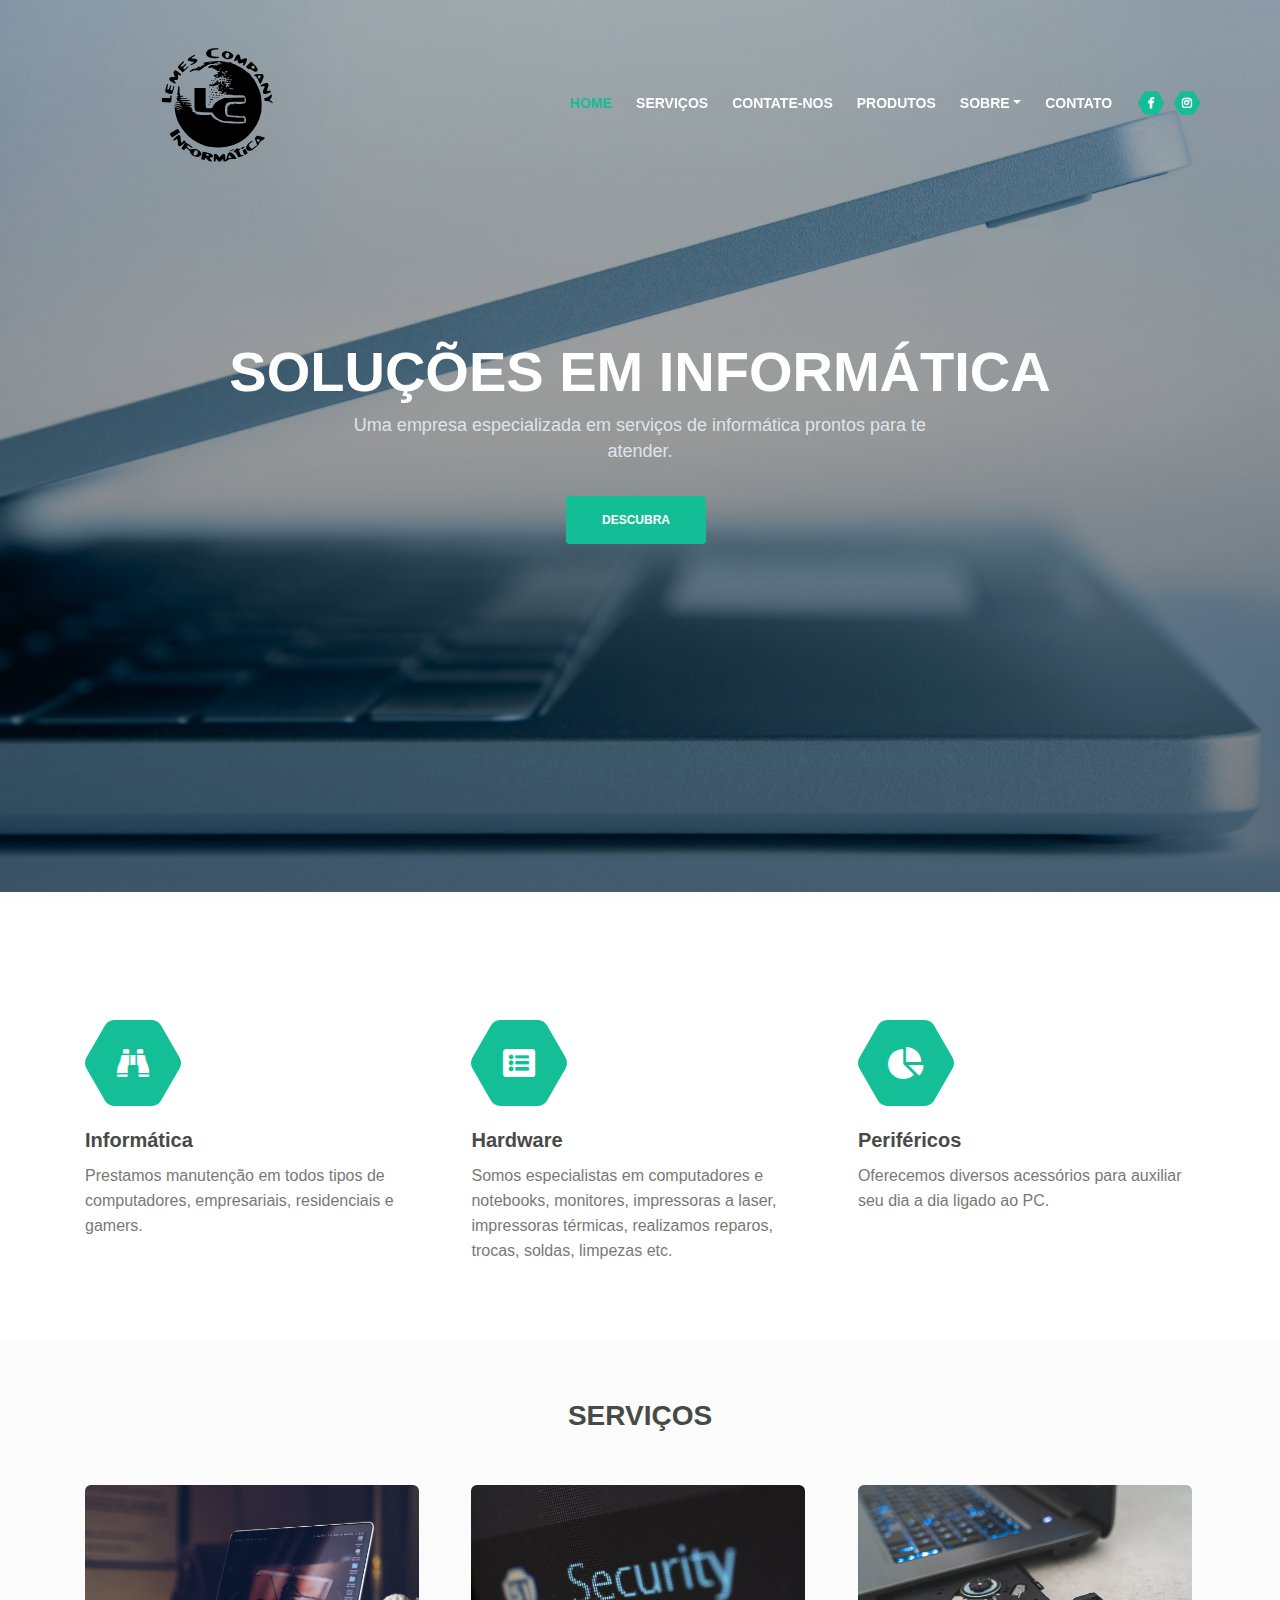
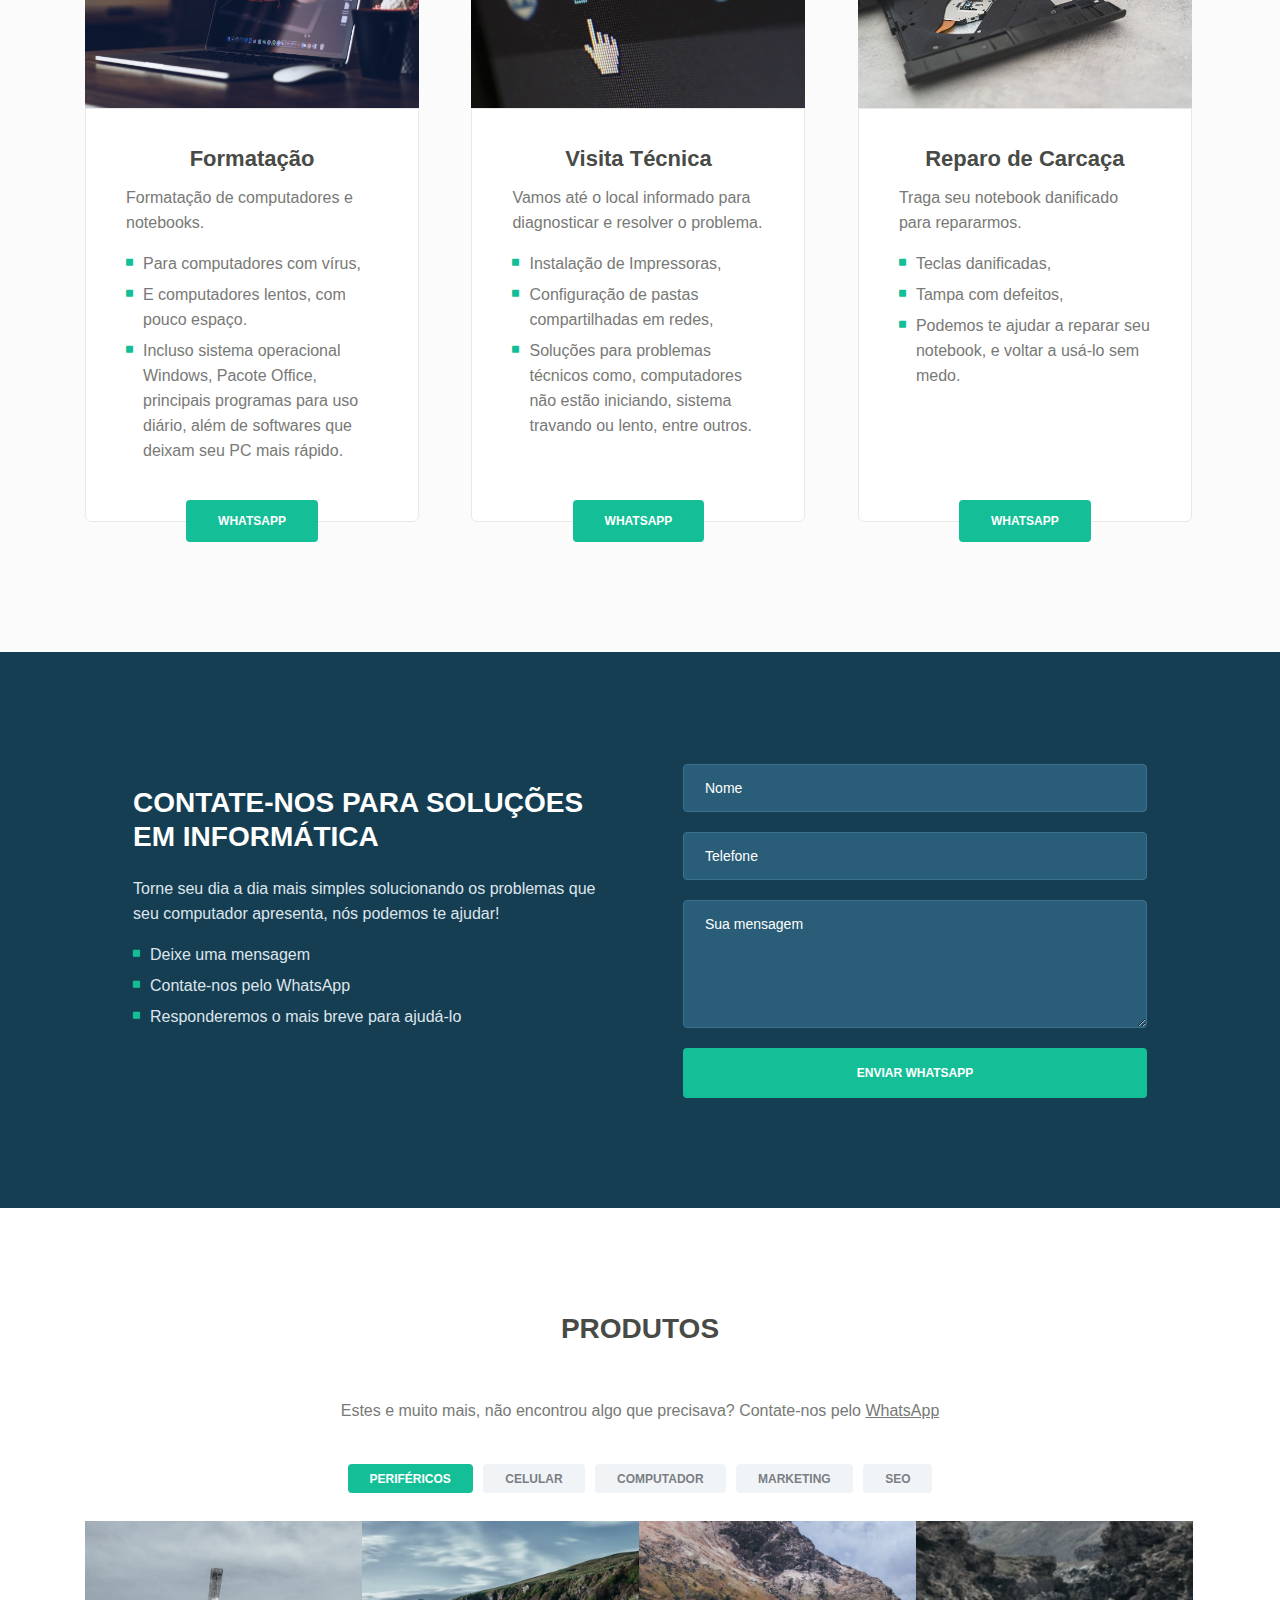
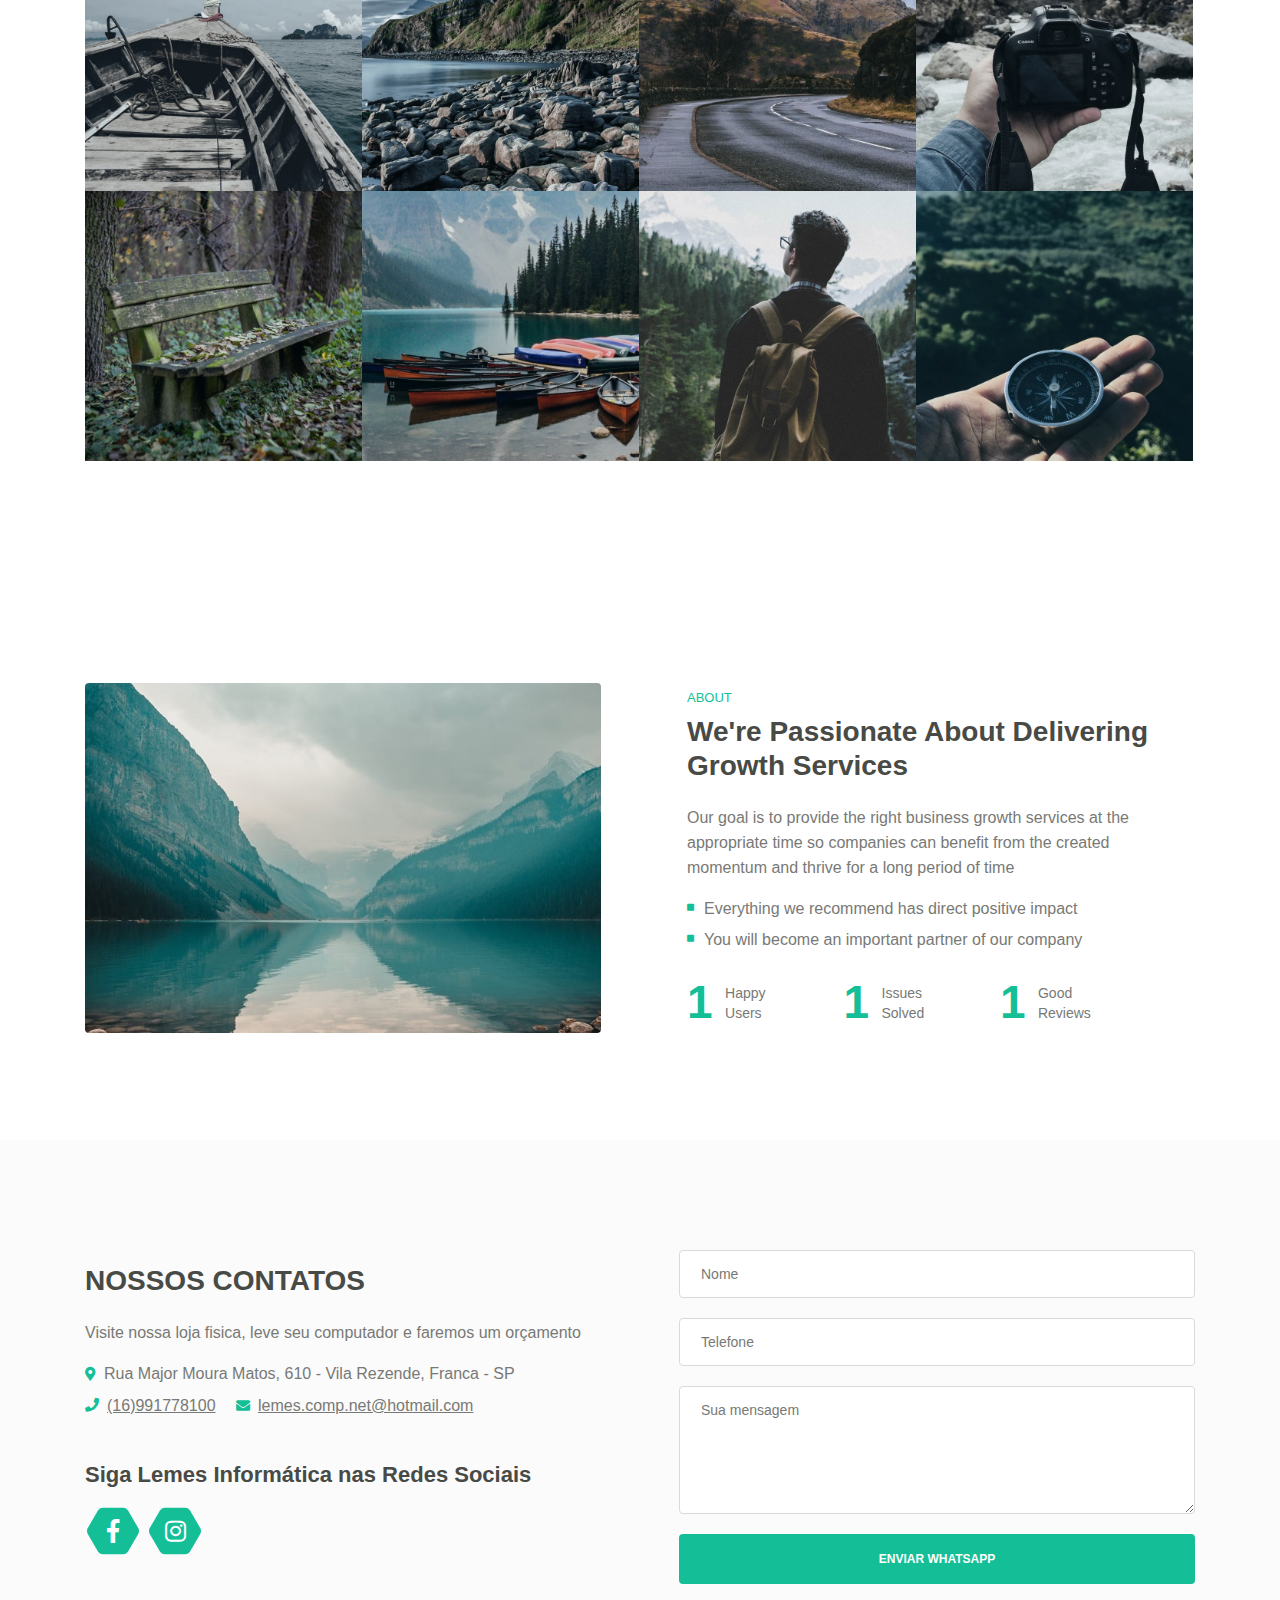
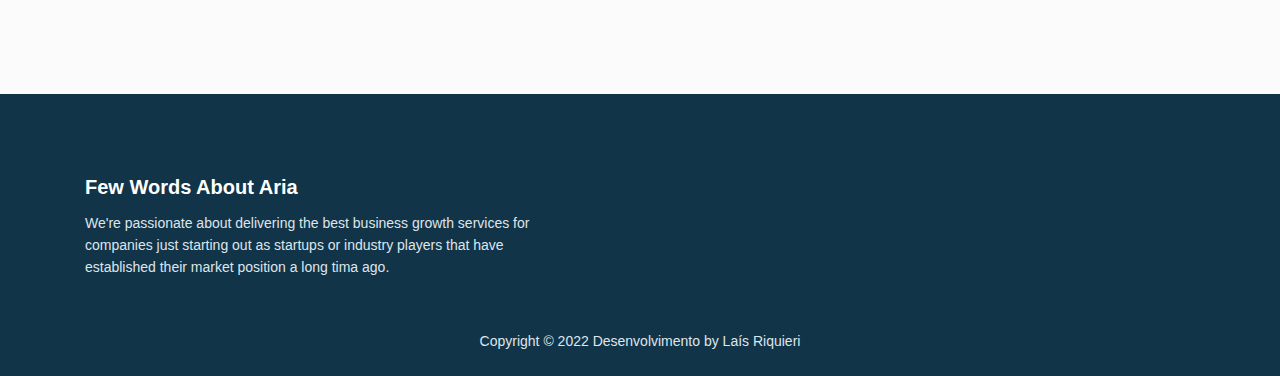
==== index.html @ 6e683aa1 "Estrutura inicial do site" ====
﻿<!DOCTYPE html>
<html lang="pt-BR">
<head>
    <meta charset="utf-8">
    <meta name="viewport" content="width=device-width, initial-scale=1, shrink-to-fit=no">
    
    <!-- SEO Meta Tags -->
    <meta name="description" content="Lemes Informática é uma loja que conta com assistência técnica especializada e também componentes para venda.">
    <meta name="author" content="Laís Riquieri">

    <!-- OG Meta Tags to improve the way the post looks when you share the page on LinkedIn, Facebook, Google+ -->
	<meta property="og:site_name" content="Lemes Informática"> <!-- website name -->
	<meta property="og:site" content="www.lemesinformatica.com.br"> <!-- website link -->
	<meta property="og:title" content="Lemes Informática"> <!-- title shown in the actual shared post -->
	<meta property="og:description" content="Lemes Informática é uma loja que conta com assistência técnica especializada e também componentes para venda."> <!-- description shown in the actual shared post -->
	<meta property="og:image" content=""> <!-- image link, make sure it's jpg -->
	<meta property="og:url" content=""> <!-- where do you want your post to link to -->
	<meta property="og:type" content="article">

    <!-- Website Title -->
    <title>Lemes Informática</title>
    
    <!-- Styles -->
    <link href="../css.css?family=Montserrat:500,700&display=swap&subset=latin-ext" rel="stylesheet">
    <link href="../css-1.css?family=Open+Sans:400,400i,600&display=swap&subset=latin-ext" rel="stylesheet">
    <link href="css/bootstrap.css" rel="stylesheet">
    <link href="css/fontawesome-all.css" rel="stylesheet">
    <link href="css/swiper.css" rel="stylesheet">
	<link href="css/magnific-popup.css" rel="stylesheet">
	<link href="css/styles.css" rel="stylesheet">
	
	<!-- Favicon  -->
    <link rel="icon" href="images/favicon.png">
</head>
<body data-spy="scroll" data-target=".fixed-top">
    
    <!-- Preloader -->
	<div class="spinner-wrapper">
        <div class="spinner">
            <div class="bounce1"></div>
            <div class="bounce2"></div>
            <div class="bounce3"></div>
        </div>
    </div>
    <!-- end of preloader -->
    

    <!-- Navbar -->
    <nav class="navbar navbar-expand-md navbar-dark navbar-custom fixed-top">
        <!-- Text Logo - Use this if you don't have a graphic logo -->
        <!-- <a class="navbar-brand logo-text page-scroll" href="index.html">Aria</a> -->

        <!-- Image Logo -->
        <a class="navbar-brand logo-image" href="index.html"><img src="images/logo.svg" alt="alternative"></a>
        
        <!-- Mobile Menu Toggle Button -->
        <button class="navbar-toggler" type="button" data-toggle="collapse" data-target="#navbarsExampleDefault" aria-controls="navbarsExampleDefault" aria-expanded="false" aria-label="Toggle navigation">
            <span class="navbar-toggler-awesome fas fa-bars"></span>
            <span class="navbar-toggler-awesome fas fa-times"></span>
        </button>
        <!-- end of mobile menu toggle button -->

        <div class="collapse navbar-collapse" id="navbarsExampleDefault">
            <ul class="navbar-nav ml-auto">
                <li class="nav-item">
                    <a class="nav-link page-scroll" href="#header">HOME <span class="sr-only">(current)</span></a>
                </li>
                <li class="nav-item">
                    <a class="nav-link page-scroll" href="#services">SERVIÇOS</a>
                </li>
                <li class="nav-item">
                    <a class="nav-link page-scroll" href="#callMe">CONTATE-NOS</a>
                </li>
                <li class="nav-item">
                    <a class="nav-link page-scroll" href="#projects">PRODUTOS</a>
                </li>

                <!-- Dropdown Menu -->          
                <li class="nav-item dropdown">
                    <a class="nav-link dropdown-toggle page-scroll" href="#about" id="navbarDropdown" role="button" aria-haspopup="true" aria-expanded="false">SOBRE</a>
                    <div class="dropdown-menu" aria-labelledby="navbarDropdown">
                        <a class="dropdown-item" href="terms-conditions.html"><span class="item-text">TERMOS E CONDIÇÕES</span></a>
                        <div class="dropdown-items-divide-hr"></div>
                        <a class="dropdown-item" href="privacy-policy.html"><span class="item-text">POLITICA DE PRIVACIDADE</span></a>
                    </div>
                </li>
                <!-- end of dropdown menu -->

                <li class="nav-item">
                    <a class="nav-link page-scroll" href="#contact">CONTATO</a>
                </li>
            </ul>
            <span class="nav-item social-icons">
                <span class="fa-stack">
                    <a href="https://www.facebook.com/lemescompany.lemes/" target="_blank">
                        <span class="hexagon"></span>
                        <i class="fab fa-facebook-f fa-stack-1x"></i>
                    </a>
                </span>
                <span class="fa-stack">
                    <a href="https://www.instagram.com/lemes.company.informatica/?hl=pt-br" target="_blank">
                        <span class="hexagon"></span>
                        <i class="fab fa-instagram fa-stack-1x"></i>
                    </a>
                </span>
            </span>
        </div>
    </nav> <!-- end of navbar -->
    <!-- end of navbar -->


    <!-- Header -->
    <header id="header" class="header">
        <div class="header-content">
            <div class="container">
                <div class="row">
                    <div class="col-lg-12">
                        <div class="text-container">
                            <h1>SOLUÇÕES EM <span id="js-rotating">INFORMÁTICA, HARDWARE, PERIFÉRICOS</span></h1>
                            <p class="p-heading p-large">Uma empresa especializada em serviços de informática prontos para te atender.</p>
                            <a class="btn-solid-lg page-scroll" href="#services">DESCUBRA</a>
                        </div>
                    </div> <!-- end of col -->
                </div> <!-- end of row -->
            </div> <!-- end of container -->
        </div> <!-- end of header-content -->
    </header> <!-- end of header -->
    <!-- end of header -->


    <!-- Description -->
    <br>
    <br>
    <br>
    <div class="cards-1">
        <div class="container">
            <div class="row">
                <div class="col-lg-12">
                    
                    <!-- Card -->
                    <div class="card">
                        <span class="fa-stack">
                            <span class="hexagon"></span>
                            <i class="fas fa-binoculars fa-stack-1x"></i>
                        </span>
                        <div class="card-body">
                            <h4 class="card-title">Informática</h4>
                            <p>Prestamos manutenção em todos tipos de computadores, empresariais, residenciais e gamers.</p>
                        </div>
                    </div>
                    <!-- end of card -->

                    <!-- Card -->
                    <div class="card">
                        <span class="fa-stack">
                            <span class="hexagon"></span>
                            <i class="fas fa-list-alt fa-stack-1x"></i>
                        </span>
                        <div class="card-body">
                            <h4 class="card-title">Hardware</h4>
                            <p>Somos especialistas em computadores e notebooks, monitores, impressoras a laser, impressoras térmicas, realizamos reparos, trocas, soldas, limpezas etc.</p>
                        </div>
                    </div>
                    <!-- end of card -->

                    <!-- Card -->
                    <div class="card">
                        <span class="fa-stack">
                            <span class="hexagon"></span>
                            <i class="fas fa-chart-pie fa-stack-1x"></i>
                        </span>
                        <div class="card-body">
                            <h4 class="card-title">Periféricos</h4>
                            <p>Oferecemos diversos acessórios para auxiliar seu dia a dia ligado ao PC.</p>
                        </div>
                    </div>
                    <!-- end of card -->

                </div> <!-- end of col -->
            </div> <!-- end of row -->
        </div> <!-- end of container -->
    </div> <!-- end of cards-1 -->
    <!-- end of description -->


    <!-- Services -->
    <div id="services" class="cards-2">
        <div class="container">
            <div class="row">
                <div class="col-lg-12">
                    
                    <h2>SERVIÇOS</h2>
                </div> <!-- end of col -->
            </div> <!-- end of row -->
            <div class="row">
                <div class="col-lg-12">
                    
                    <!-- Card -->
                    <div class="card">
                        <div class="card-image">
                            <img class="img-fluid" src="images/services-1.jpeg" alt="alternative">
                        </div>
                        <div class="card-body">
                            <h3 class="card-title">Formatação</h3>
                            <p>Formatação de computadores e notebooks.</p>
                            <ul class="list-unstyled li-space-lg">
                                <li class="media">
                                    <i class="fas fa-square"></i>
                                    <div class="media-body">Para computadores com vírus,</div>
                                </li>
                                <li class="media">
                                    <i class="fas fa-square"></i>
                                    <div class="media-body">E computadores lentos, com pouco espaço.</div>
                                </li>
                                <li class="media">
                                    <i class="fas fa-square"></i>
                                    <div class="media-body">Incluso sistema operacional Windows, Pacote Office, principais programas para uso diário, além de softwares que deixam seu PC mais rápido.</div>
                                </li>
                            </ul>
                            
                        </div>
                        <div class="button-container">
                            <a class="btn-solid-reg page-scroll" href="https://wa.me/+5516991778100?text=%20" target="_blank">WHATSAPP</a>
                        </div> <!-- end of button-container -->
                    </div>
                    <!-- end of card -->

                    <!-- Card -->
                    <div class="card">
                        <div class="card-image">
                            <img class="img-fluid" src="images/services-2.jpeg" alt="alternative">
                        </div>
                        <div class="card-body">
                            <h3 class="card-title">Visita Técnica</h3>
                            <p>Vamos até o local informado para diagnosticar e resolver o problema.</p>
                            <ul class="list-unstyled li-space-lg">
                                <li class="media">
                                    <i class="fas fa-square"></i>
                                    <div class="media-body">Instalação de Impressoras,</div>
                                </li>
                                <li class="media">
                                    <i class="fas fa-square"></i>
                                    <div class="media-body">Configuração de pastas compartilhadas em redes,</div>
                                </li>
                                <li class="media">
                                    <i class="fas fa-square"></i>
                                    <div class="media-body">Soluções para problemas técnicos como, computadores não estão iniciando, sistema travando ou lento, entre outros.</div>
                                </li>
                            </ul>
                            <br>
                        </div>
                        <div class="button-container">
                            <a class="btn-solid-reg page-scroll" href="https://wa.me/+5516991778100?text=%20" target="_blank">WHATSAPP</a>
                        </div> <!-- end of button-container -->
                    </div>
                    <!-- end of card -->

                    <!-- Card -->
                    <div class="card">
                        <div class="card-image">
                            <img class="img-fluid" src="images/services-3.jpeg" alt="alternative">
                        </div>
                        <div class="card-body">
                            <h3 class="card-title">Reparo de Carcaça</h3>
                            <p>Traga seu notebook danificado para repararmos.</p>
                            <ul class="list-unstyled li-space-lg">
                                <li class="media">
                                    <i class="fas fa-square"></i>
                                    <div class="media-body">Teclas danificadas,</div>
                                </li>
                                <li class="media">
                                    <i class="fas fa-square"></i>
                                    <div class="media-body">Tampa com defeitos,</div>
                                </li>
                                <li class="media">
                                    <i class="fas fa-square"></i>
                                    <div class="media-body">Podemos te ajudar a reparar seu notebook, e voltar a usá-lo sem medo.</div>
                                </li>
                            </ul>
                            <br> <br> <br>
                        </div>
                        <div class="button-container">
                            <a class="btn-solid-reg page-scroll" href="https://wa.me/+5516991778100?text=%20" target="_blank">WHATSAPP</a>
                        </div> <!-- end of button-container -->
                    </div>
                    <!-- end of card -->

                </div> <!-- end of col -->
            </div> <!-- end of row -->
        </div> <!-- end of container -->
    </div> <!-- end of cards-2 -->
    <!-- end of services -->
    




    <!-- Call Me -->
    <div id="callMe" class="form-1">
        <div class="container">
            <div class="row">
                <div class="col-lg-6">
                    <div class="text-container">
                        
                        <h2 class="white">CONTATE-NOS PARA SOLUÇÕES EM INFORMÁTICA</h2>
                        <p class="white">Torne seu dia a dia mais simples solucionando os problemas que seu computador apresenta, nós podemos te ajudar!</p>
                        <ul class="list-unstyled li-space-lg white">
                            <li class="media">
                                <i class="fas fa-square"></i>
                                <div class="media-body">Deixe uma mensagem</div>
                            </li>
                            <li class="media">
                                <i class="fas fa-square"></i>
                                <div class="media-body">Contate-nos pelo WhatsApp</div>
                            </li>
                            <li class="media">
                                <i class="fas fa-square"></i>
                                <div class="media-body">Responderemos o mais breve para ajudá-lo</div>
                            </li>
                        </ul>
                    </div>
                </div> <!-- end of col -->
                <div class="col-lg-6">
                   
                    <!-- Call Me Form -->
                    <form id="callMeForm">
                        <div class="form-group">
                            <input type="text" class="form-control-input" id="lname" name="lname" required="">
                            <label class="label-control" for="lname">Nome</label>
                            <div class="help-block with-errors"></div>
                        </div>
                        <div class="form-group">
                            <input type="text" class="form-control-input" id="lphone" name="lphone" required="">
                            <label class="label-control" for="lphone">Telefone</label>
                            <div class="help-block with-errors"></div>
                        </div>
                        
                        <div class="form-group">
                            <textarea class="form-control-textarea" id="cmessage" required=""></textarea>
                            <label class="label-control" for="cmessage">Sua mensagem</label>
                            <div class="help-block with-errors"></div>
                        </div>
                        
                        <div class="form-group">
                            <input type="submit" class="form-control-submit-button" onclick="Enviar();" value="ENVIAR WHATSAPP">
                        </div>
                        <div class="form-message">
                            <div id="lmsgSubmit" class="h3 text-center hidden"></div>
                        </div>
                    </form>
                    <!-- end of call me form -->
                    
                </div> <!-- end of col -->
            </div> <!-- end of row -->
        </div> <!-- end of container -->
    </div> <!-- end of form-1 -->
    <!-- end of call me -->


    <!-- Projects -->
	<div id="projects" class="filter">
		<div class="container">
            <div class="row">
                <div class="col-lg-12">
                    
                    <h2>PRODUTOS</h2>
                <div style="text-align:center;"> <p>Estes e muito mais, não encontrou algo que precisava? Contate-nos pelo <a href="https://wa.me/+5516991778100?text=%20" target="_blank"> WhatsApp</a></p> <br> </div>
                    
                </div> <!-- end of col -->
            </div> <!-- end of row -->
            <div class="row">
                <div class="col-lg-12">
                    <!-- Filter -->
                    <div class="button-group filters-button-group">
                        <a class="button is-checked" data-filter="*"><span>PERIFÉRICOS</span></a>
                        <a class="button" data-filter=".design"><span>CELULAR</span></a>
                        <a class="button" data-filter=".development"><span>COMPUTADOR</span></a>
                        <a class="button" data-filter=".marketing"><span>MARKETING</span></a>
                        <a class="button" data-filter=".seo"><span>SEO</span></a>
                    </div> <!-- end of button group -->
                    <div class="grid">
                        <div class="element-item development">
                            <a class="popup-with-move-anim" href="#project-1"><div class="element-item-overlay"><span>Online Banking</span></div><img src="images/project-1.jpg" alt="alternative"></a>
                        </div>
                        <div class="element-item development">
                            <a class="popup-with-move-anim" href="#project-2"><div class="element-item-overlay"><span>Classic Industry</span></div><img src="images/project-2.jpg" alt="alternative"></a>
                        </div>
                        <div class="element-item design development marketing">
                            <a class="popup-with-move-anim" href="#project-3"><div class="element-item-overlay"><span>BoomBap Audio</span></div><img src="images/project-3.jpg" alt="alternative"></a>
                        </div>
                        <div class="element-item design development marketing">
                            <a class="popup-with-move-anim" href="#project-4"><div class="element-item-overlay"><span>Van Moose</span></div><img src="images/project-4.jpg" alt="alternative"></a>
                        </div>
                        <div class="element-item design development marketing seo">
                            <a class="popup-with-move-anim" href="#project-5"><div class="element-item-overlay"><span>Joy Moments</span></div><img src="images/project-5.jpg" alt="alternative"></a>
                        </div>
                        <div class="element-item design marketing seo">
                            <a class="popup-with-move-anim" href="#project-6"><div class="element-item-overlay"><span>Spark Events</span></div><img src="images/project-6.jpg" alt="alternative"></a>
                        </div>
                        <div class="element-item design marketing">
                            <a class="popup-with-move-anim" href="#project-7"><div class="element-item-overlay"><span>Casual Wear</span></div><img src="images/project-7.jpg" alt="alternative"></a>
                        </div>
                        <div class="element-item design marketing">
                            <a class="popup-with-move-anim" href="#project-8"><div class="element-item-overlay"><span>Zazoo Apps</span></div><img src="images/project-8.jpg" alt="alternative"></a>
                        </div>
                    </div> <!-- end of grid -->
                    <!-- end of filter -->
                    
                </div> <!-- end of col -->
            </div> <!-- end of row -->
		</div> <!-- end of container -->
    </div> <!-- end of filter -->
    <!-- end of projects -->


    <!-- Project Lightboxes -->
    <!-- Lightbox -->
    <div id="project-1" class="lightbox-basic zoom-anim-dialog mfp-hide">
        <div class="row">
            <button title="Close (Esc)" type="button" class="mfp-close x-button">×</button>
            <div class="col-lg-8">
                <img class="img-fluid" src="images/project-1.jpg" alt="alternative">
            </div> <!-- end of col -->
            <div class="col-lg-4">
                <h3>Online Banking</h3>
                <hr class="line-heading">
                <h6>Strategy Development</h6>
                <p>Need a solid foundation for your business growth plans? Aria will help you manage sales and meet your current needs</p>
                <p>By offering the best professional services and quality products in the market. Don't hesitate and get in touch with us.</p>
                <div class="testimonial-container">
                    <p class="testimonial-text">Need a solid foundation for your business growth plans? Aria will help you manage sales and meet your current requirements.</p>
                    <p class="testimonial-author">General Manager</p>
                </div>
                <a class="btn-solid-reg" href="#your-link">DETAILS</a> <a class="btn-outline-reg mfp-close as-button" href="#projects">BACK</a> 
            </div> <!-- end of col -->
        </div> <!-- end of row -->
    </div> <!-- end of lightbox-basic -->
    <!-- end of lightbox -->

    <!-- Lightbox -->
    <div id="project-2" class="lightbox-basic zoom-anim-dialog mfp-hide">
        <div class="row">
            <button title="Close (Esc)" type="button" class="mfp-close x-button">×</button>
            <div class="col-lg-8">
                <img class="img-fluid" src="images/project-2.jpg" alt="alternative">
            </div> <!-- end of col -->
            <div class="col-lg-4">
                <h3>Classic Industry</h3>
                <hr class="line-heading">
                <h6>Strategy Development</h6>
                <p>Need a solid foundation for your business growth plans? Aria will help you manage sales and meet your current needs</p>
                <p>By offering the best professional services and quality products in the market. Don't hesitate and get in touch with us.</p>
                <div class="testimonial-container">
                    <p class="testimonial-text">Need a solid foundation for your business growth plans? Aria will help you manage sales and meet your current requirements.</p>
                    <p class="testimonial-author">General Manager</p>
                </div>
                <a class="btn-solid-reg" href="#your-link">DETAILS</a> <a class="btn-outline-reg mfp-close as-button" href="#projects">BACK</a> 
            </div> <!-- end of col -->
        </div> <!-- end of row -->
    </div> <!-- end of lightbox-basic -->
    <!-- end of lightbox -->

    <!-- Lightbox -->
    <div id="project-3" class="lightbox-basic zoom-anim-dialog mfp-hide">
        <div class="row">
            <button title="Close (Esc)" type="button" class="mfp-close x-button">×</button>
            <div class="col-lg-8">
                <img class="img-fluid" src="images/project-3.jpg" alt="alternative">
            </div> <!-- end of col -->
            <div class="col-lg-4">
                <h3>BoomBap Audio</h3>
                <hr class="line-heading">
                <h6>Strategy Development</h6>
                <p>Need a solid foundation for your business growth plans? Aria will help you manage sales and meet your current needs</p>
                <p>By offering the best professional services and quality products in the market. Don't hesitate and get in touch with us.</p>
                <div class="testimonial-container">
                    <p class="testimonial-text">Need a solid foundation for your business growth plans? Aria will help you manage sales and meet your current requirements.</p>
                    <p class="testimonial-author">General Manager</p>
                </div>
                <a class="btn-solid-reg" href="#your-link">DETAILS</a> <a class="btn-outline-reg mfp-close as-button" href="#projects">BACK</a> 
            </div> <!-- end of col -->
        </div> <!-- end of row -->
    </div> <!-- end of lightbox-basic -->
    <!-- end of lightbox -->

    <!-- Lightbox -->
    <div id="project-4" class="lightbox-basic zoom-anim-dialog mfp-hide">
        <div class="row">
            <button title="Close (Esc)" type="button" class="mfp-close x-button">×</button>
            <div class="col-lg-8">
                <img class="img-fluid" src="images/project-4.jpg" alt="alternative">
            </div> <!-- end of col -->
            <div class="col-lg-4">
                <h3>Van Moose</h3>
                <hr class="line-heading">
                <h6>Strategy Development</h6>
                <p>Need a solid foundation for your business growth plans? Aria will help you manage sales and meet your current needs</p>
                <p>By offering the best professional services and quality products in the market. Don't hesitate and get in touch with us.</p>
                <div class="testimonial-container">
                    <p class="testimonial-text">Need a solid foundation for your business growth plans? Aria will help you manage sales and meet your current requirements.</p>
                    <p class="testimonial-author">General Manager</p>
                </div>
                <a class="btn-solid-reg" href="#your-link">DETAILS</a> <a class="btn-outline-reg mfp-close as-button" href="#projects">BACK</a> 
            </div> <!-- end of col -->
        </div> <!-- end of row -->
    </div> <!-- end of lightbox-basic -->
    <!-- end of lightbox -->

    <!-- Lightbox -->
    <div id="project-5" class="lightbox-basic zoom-anim-dialog mfp-hide">
        <div class="row">
            <button title="Close (Esc)" type="button" class="mfp-close x-button">×</button>
            <div class="col-lg-8">
                <img class="img-fluid" src="images/project-5.jpg" alt="alternative">
            </div> <!-- end of col -->
            <div class="col-lg-4">
                <h3>Joy Moments</h3>
                <hr class="line-heading">
                <h6>Strategy Development</h6>
                <p>Need a solid foundation for your business growth plans? Aria will help you manage sales and meet your current needs</p>
                <p>By offering the best professional services and quality products in the market. Don't hesitate and get in touch with us.</p>
                <div class="testimonial-container">
                    <p class="testimonial-text">Need a solid foundation for your business growth plans? Aria will help you manage sales and meet your current requirements.</p>
                    <p class="testimonial-author">General Manager</p>
                </div>
                <a class="btn-solid-reg" href="#your-link">DETAILS</a> <a class="btn-outline-reg mfp-close as-button" href="#projects">BACK</a> 
            </div> <!-- end of col -->
        </div> <!-- end of row -->
    </div> <!-- end of lightbox-basic -->
    <!-- end of lightbox -->

    <!-- Lightbox -->
    <div id="project-6" class="lightbox-basic zoom-anim-dialog mfp-hide">
        <div class="row">
            <button title="Close (Esc)" type="button" class="mfp-close x-button">×</button>
            <div class="col-lg-8">
                <img class="img-fluid" src="images/project-6.jpg" alt="alternative">
            </div> <!-- end of col -->
            <div class="col-lg-4">
                <h3>Spark Events</h3>
                <hr class="line-heading">
                <h6>Strategy Development</h6>
                <p>Need a solid foundation for your business growth plans? Aria will help you manage sales and meet your current needs</p>
                <p>By offering the best professional services and quality products in the market. Don't hesitate and get in touch with us.</p>
                <div class="testimonial-container">
                    <p class="testimonial-text">Need a solid foundation for your business growth plans? Aria will help you manage sales and meet your current requirements.</p>
                    <p class="testimonial-author">General Manager</p>
                </div>
                <a class="btn-solid-reg" href="#your-link">DETAILS</a> <a class="btn-outline-reg mfp-close as-button" href="#projects">BACK</a> 
            </div> <!-- end of col -->
        </div> <!-- end of row -->
    </div> <!-- end of lightbox-basic -->
    <!-- end of lightbox -->

    <!-- Lightbox -->
    <div id="project-7" class="lightbox-basic zoom-anim-dialog mfp-hide">
        <div class="row">
            <button title="Close (Esc)" type="button" class="mfp-close x-button">×</button>
            <div class="col-lg-8">
                <img class="img-fluid" src="images/project-7.jpg" alt="alternative">
            </div> <!-- end of col -->
            <div class="col-lg-4">
                <h3>Casual Wear</h3>
                <hr class="line-heading">
                <h6>Strategy Development</h6>
                <p>Need a solid foundation for your business growth plans? Aria will help you manage sales and meet your current needs</p>
                <p>By offering the best professional services and quality products in the market. Don't hesitate and get in touch with us.</p>
                <div class="testimonial-container">
                    <p class="testimonial-text">Need a solid foundation for your business growth plans? Aria will help you manage sales and meet your current requirements.</p>
                    <p class="testimonial-author">General Manager</p>
                </div>
                <a class="btn-solid-reg" href="#your-link">DETAILS</a> <a class="btn-outline-reg mfp-close as-button" href="#projects">BACK</a> 
            </div> <!-- end of col -->
        </div> <!-- end of row -->
    </div> <!-- end of lightbox-basic -->
    <!-- end of lightbox -->

    <!-- Lightbox -->
    <div id="project-8" class="lightbox-basic zoom-anim-dialog mfp-hide">
        <div class="row">
            <button title="Close (Esc)" type="button" class="mfp-close x-button">×</button>
            <div class="col-lg-8">
                <img class="img-fluid" src="images/project-8.jpg" alt="alternative">
            </div> <!-- end of col -->
            <div class="col-lg-4">
                <h3>Zazoo Apps</h3>
                <hr class="line-heading">
                <h6>Strategy Development</h6>
                <p>Need a solid foundation for your business growth plans? Aria will help you manage sales and meet your current needs</p>
                <p>By offering the best professional services and quality products in the market. Don't hesitate and get in touch with us.</p>
                <div class="testimonial-container">
                    <p class="testimonial-text">Need a solid foundation for your business growth plans? Aria will help you manage sales and meet your current requirements.</p>
                    <p class="testimonial-author">General Manager</p>
                </div>
                <a class="btn-solid-reg" href="#your-link">DETAILS</a> <a class="btn-outline-reg mfp-close as-button" href="#projects">BACK</a> 
            </div> <!-- end of col -->
        </div> <!-- end of row -->
    </div> <!-- end of lightbox-basic -->
    <!-- end of lightbox -->
    <!-- end of project lightboxes -->


    


    <!-- About -->
    <div id="about" class="counter">
        <div class="container">
            <div class="row">
                <div class="col-lg-5 col-xl-6">
                    <div class="image-container">
                        <img class="img-fluid" src="images/about.jpg" alt="alternative">
                    </div> <!-- end of image-container -->
                </div> <!-- end of col -->
                <div class="col-lg-7 col-xl-6">
                    <div class="text-container">
                        <div class="section-title">ABOUT</div>
                        <h2>We're Passionate About Delivering Growth Services</h2>
                        <p>Our goal is to provide the right business growth services at the appropriate time so companies can benefit from the created momentum and thrive for a long period of time</p>
                        <ul class="list-unstyled li-space-lg">
                            <li class="media">
                                <i class="fas fa-square"></i>
                                <div class="media-body">Everything we recommend has direct positive impact</div>
                            </li>
                            <li class="media">
                                <i class="fas fa-square"></i>
                                <div class="media-body">You will become an important partner of our company</div>
                            </li>
                        </ul>

                        <!-- Counter -->
                        <div id="counter">
                            <div class="cell">
                                <div class="counter-value number-count" data-count="231">1</div>
                                <div class="counter-info">Happy<br>Users</div>
                            </div>
                            <div class="cell">
                                <div class="counter-value number-count" data-count="121">1</div>
                                <div class="counter-info">Issues<br>Solved</div>
                            </div>
                            <div class="cell">
                                <div class="counter-value number-count" data-count="159">1</div>
                                <div class="counter-info">Good<br>Reviews</div>
                            </div>
                        </div>
                        <!-- end of counter -->

                    </div> <!-- end of text-container -->      
                </div> <!-- end of col -->
            </div> <!-- end of row -->
        </div> <!-- end of container -->
    </div> <!-- end of counter -->
    <!-- end of about -->


    <!-- Contact -->
    <div id="contact" class="form-2">
        <div class="container">
            <div class="row">
                <div class="col-lg-6">
                    <div class="text-container">
                        
                        <h2>NOSSOS CONTATOS</h2>
                        <p>Visite nossa loja fisica, leve seu computador e faremos um orçamento</p>
                        <ul class="list-unstyled li-space-lg">
                            <li class="address"><i class="fas fa-map-marker-alt"></i>Rua Major Moura Matos, 610 - Vila Rezende, Franca - SP</li>
                            <li><i class="fas fa-phone"></i><a href="https://wa.me/+5519691778100?text=%20" target="_blank">(16)991778100</a></li>
                            <li><i class="fas fa-envelope"></i><a href="mailto:lemes.comp.net@hotmail.com">lemes.comp.net@hotmail.com</a></li>
                        </ul>
                        <h3>Siga Lemes Informática nas Redes Sociais</h3>

                        <span class="fa-stack">
                            <a href="https://www.facebook.com/lemescompany.lemes/" target="_blank">
                                <span class="hexagon"></span>
                                <i class="fab fa-facebook-f fa-stack-1x"></i>
                            </a>
                        </span>
                        
                        <span class="fa-stack">
                            <a href="https://www.instagram.com/lemes.company.informatica/?hl=pt-br" target="_blank">
                                <span class="hexagon"></span>
                                <i class="fab fa-instagram fa-stack-1x"></i>
                            </a>
                        </span>
                        
                        
                    </div> <!-- end of text-container -->
                </div> <!-- end of col -->
                <div class="col-lg-6">
                    
                    <!-- Contact Form -->
                    <form id="contactForm" data-toggle="validator" data-focus="false">
                        <div class="form-group">
                            <input type="text" class="form-control-input" id="cname" required="">
                            <label class="label-control" for="cname">Nome</label>
                            <div class="help-block with-errors"></div>
                        </div>
                        <div class="form-group">
                            <input type="text" class="form-control-input" id="lphone" name="lphone" required="">
                            <label class="label-control" for="lphone">Telefone</label>
                            <div class="help-block with-errors"></div>
                        </div>
                        <div class="form-group">
                            <textarea class="form-control-textarea" id="cmessage" required=""></textarea>
                            <label class="label-control" for="cmessage">Sua mensagem</label>
                            <div class="help-block with-errors"></div>
                        </div>
                        
                        <div class="form-group">
                            <input type="submit" class="form-control-submit-button" onclick="Enviar();" value="ENVIAR WHATSAPP">
                        </div>
                        
                        <div class="form-message">
                            <div id="cmsgSubmit" class="h3 text-center hidden"></div>
                        </div>
                    </form>
                    <!-- end of contact form -->

                </div> <!-- end of col -->
            </div> <!-- end of row -->
        </div> <!-- end of container -->
    </div> <!-- end of form-2 -->
    <!-- end of contact -->


    <!-- Footer -->
    <div class="footer">
        <div class="container">
            <div class="row">
                <div class="col-md-6">
                    <div class="text-container about">
                        <h4>Few Words About Aria</h4>
                        <p class="white">We're passionate about delivering the best business growth services for companies just starting out as startups or industry players that have established their market position a long tima ago.</p>
                    </div> <!-- end of text-container -->
                </div> <!-- end of col -->
                
                
                
            </div> <!-- end of row -->
        </div> <!-- end of container -->
    </div> <!-- end of footer -->  
    <!-- end of footer -->


    <!-- Copyright -->
    <div class="copyright">
        <div class="container">
            <div class="row">
                <div class="col-lg-12">
                    <p class="p-small">Copyright © 2022 Desenvolvimento by Laís Riquieri</a></p>
                </div> <!-- end of col -->
            </div> <!-- enf of row -->
        </div> <!-- end of container -->
    </div> <!-- end of copyright --> 
    <!-- end of copyright -->
    
    	
    <!-- Scripts -->
    <script src="js/jquery.min.js"></script> <!-- jQuery for Bootstrap's JavaScript plugins -->
    <script src="js/popper.min.js"></script> <!-- Popper tooltip library for Bootstrap -->
    <script src="js/bootstrap.min.js"></script> <!-- Bootstrap framework -->
    <script src="js/jquery.easing.min.js"></script> <!-- jQuery Easing for smooth scrolling between anchors -->
    <script src="js/swiper.min.js"></script> <!-- Swiper for image and text sliders -->
    <script src="js/jquery.magnific-popup.js"></script> <!-- Magnific Popup for lightboxes -->
    <script src="js/morphext.min.js"></script> <!-- Morphtext rotating text in the header -->
    <script src="js/isotope.pkgd.min.js"></script> <!-- Isotope for filter -->
    <script src="js/scripts.js"></script> <!-- Custom scripts -->
</body>
</html>
---- css/styles.css ----
/* Template: Aria - Business HTML Landing Page Template
   Author: Inovatik
   Created: Jul 2019
   Description: Master CSS file
*/

/*****************************************
Table Of Contents:

01. General Styles
02. Preloader
03. Navigation
04. Header
05. Intro
06. Description
07. Services
08. Details 1
09. Details 2
10. Testimonials
11. Call Me
12. Projects
13. Project Lightboxes
14. Team
15. About
16. Contact
17. Footer
18. Copyright
19. Back To Top Button
20. Extra Pages
21. Media Queries
******************************************/

/*****************************************
Colors:

- Backgrounds - light gray #fbfbfb
- Background - dark blue #153e52
- Backgrounds navbar, footer - dark gray #113448
- Buttons, bullets, icons - green #14bf98
- Headings text - black #484a46
- Body text - gray #787976
- Body text - light gray #dfe5ec
******************************************/


/******************************/
/*     01. General Styles     */
/******************************/
body,
html {
    width: 100%;
	height: 100%;
}

body, p {
	color: #787976; 
	font: 400 1rem/1.5625rem "Open Sans", sans-serif;
}

.p-large {
	font: 400 1.125rem/1.625rem "Open Sans", sans-serif;
}

.p-small {
	font: 400 0.875rem/1.375rem "Open Sans", sans-serif;
}

.p-heading {
	margin-bottom: 3.5rem;
	text-align: center;
}

.li-space-lg li {
	margin-bottom: 0.375rem;
}

.indent {
	padding-left: 1.25rem;
}

h1 {
	color: #484a46;
	font: 700 2.5rem/3rem "Montserrat", sans-serif;
}

h2 {
	color: #484a46;
	font: 700 1.75rem/2.125rem "Montserrat", sans-serif;
}

h3 {
	color: #484a46;
	font: 700 1.375rem/1.75rem "Montserrat", sans-serif;
}

h4 {
	color: #484a46;
	font: 700 1.25rem/1.625rem "Montserrat", sans-serif;
}

h5 {
	color: #484a46;
	font: 700 1.125rem/1.5rem "Montserrat", sans-serif;
}

h6 {
	color: #484a46;
	font: 700 1rem/1.375rem "Montserrat", sans-serif;
}

a {
	color: #787976;
	text-decoration: underline;
}

a:hover {
	color: #787976;
	text-decoration: underline;
}

a.green {
	color: #14bf98;
}

a.white,
.white {
	color: #dfe5ec;
}

.testimonial-text {
	font-style: italic;
}

.testimonial-author {
	font: 700 1rem/1.375rem "Montserrat", sans-serif;
}

strong {
	color: #484a46;
}

.section-title {
	color: #14bf98;
	font: 500 0.8125rem/1.125rem "Montserrat", sans-serif;
}

.btn-solid-reg {
	display: inline-block;
	padding: 1.1875rem 1.875rem 1.1875rem 1.875rem;
	border: 0.125rem solid #14bf98;
	border-radius: 0.25rem;
	background-color: #14bf98;
	color: #fff;
	font: 700 0.75rem/0 "Montserrat", sans-serif;
	text-decoration: none;
	transition: all 0.2s;
}

.btn-solid-reg:hover {
	background-color: transparent;
	color: #14bf98;
	text-decoration: none;
}

.btn-solid-lg {
	display: inline-block;
	padding: 1.375rem 2.125rem 1.375rem 2.125rem;
	border: 0.125rem solid #14bf98;
	border-radius: 0.25rem;
	background-color: #14bf98;
	color: #fff;
	font: 700 0.75rem/0 "Montserrat", sans-serif;
	text-decoration: none;
	transition: all 0.2s;
}

.btn-solid-lg:hover {
	background-color: transparent;
	color: #14bf98;
	text-decoration: none;
}

.btn-outline-reg {
	display: inline-block;
	padding: 1.1875rem 1.875rem 1.1875rem 1.875rem;
	border: 0.125rem solid #787976;
	border-radius: 0.25rem;
	background-color: transparent;
	color: #787976;
	font: 700 0.75rem/0 "Montserrat", sans-serif;
	text-decoration: none;
	transition: all 0.2s;
}

.btn-outline-reg:hover {
	background-color: #787976;
	color: #fff;
	text-decoration: none;
}

.btn-outline-lg {
	display: inline-block;
	padding: 1.375rem 2.125rem 1.375rem 2.125rem;
	border: 0.125rem solid #787976;
	border-radius: 0.25rem;
	background-color: transparent;
	color: #787976;
	font: 700 0.75rem/0 "Montserrat", sans-serif;
	text-decoration: none;
	transition: all 0.2s;
}

.btn-outline-lg:hover {
	background-color: #787976;
	color: #fff;
	text-decoration: none;
}

.btn-outline-sm {
	display: inline-block;
	padding: 1rem 1.625rem 0.9375rem 1.625rem;
	border: 0.125rem solid #787976;
	border-radius: 0.25rem;
	background-color: transparent;
	color: #787976;
	font: 700 0.75rem/0 "Montserrat", sans-serif;
	text-decoration: none;
	transition: all 0.2s;
}

.btn-outline-sm:hover {
	background-color: #787976;
	color: #fff;
	text-decoration: none;
}

.form-group {
	position: relative;
	margin-bottom: 1.25rem;
}

.form-group.has-error.has-danger {
	margin-bottom: 0.625rem;
}

.form-group.has-error.has-danger .help-block.with-errors ul {
	margin-top: 0.375rem;
}

.label-control {
	position: absolute;
	top: 0.8125rem;
	left: 1.375rem;
	color: #787976;
	opacity: 1;
	font: 400 0.875rem/1.375rem "Open Sans", sans-serif;
	cursor: text;
	transition: all 0.2s ease;
}

/* IE10+ hack to solve lower label text position compared to the rest of the browsers */
@media screen and (-ms-high-contrast: active), screen and (-ms-high-contrast: none) {  
	.label-control {
		top: 0.9375rem;
	}
}

.form-control-input:focus + .label-control,
.form-control-input.notEmpty + .label-control,
.form-control-textarea:focus + .label-control,
.form-control-textarea.notEmpty + .label-control {
	top: 0.125rem;
	opacity: 1;
	font-size: 0.75rem;
	font-weight: 500;
}

.form-control-input,
.form-control-select {
	display: block; /* needed for proper display of the label in Firefox, IE, Edge */
	width: 100%;
	padding-top: 1.25rem;
	padding-bottom: 0.25rem;
	padding-left: 1.3125rem;
	border: 1px solid #dadada;
	border-radius: 0.25rem;
	background-color: #fff;
	color: #787976;
	font: 400 0.875rem/1.375rem "Open Sans", sans-serif;
	transition: all 0.2s;
	-webkit-appearance: none; /* removes inner shadow on form inputs on ios safari */
}

.form-control-select {
	padding-top: 0.5rem;
	padding-bottom: 0.5rem;
	height: 3rem;
}

/* IE10+ hack to solve lower label text position compared to the rest of the browsers */
@media screen and (-ms-high-contrast: active), screen and (-ms-high-contrast: none) {  
	.form-control-input {
		padding-top: 1.25rem;
		padding-bottom: 0.75rem;
		line-height: 1.75rem;
	}

	.form-control-select {
		padding-top: 0.875rem;
		padding-bottom: 0.75rem;
		height: 3.125rem;
		line-height: 2.125rem;
	}
}

select {
    /* you should keep these first rules in place to maintain cross-browser behavior */
    -webkit-appearance: none;
	-moz-appearance: none;
	-ms-appearance: none;
    -o-appearance: none;
    appearance: none;
    background-image: url('../images/down-arrow.png');
    background-position: 96% 50%;
    background-repeat: no-repeat;
    outline: none;
}

select::-ms-expand {
    display: none; /* removes the ugly default down arrow on select form field in IE11 */
}

.form-control-textarea {
	display: block; /* used to eliminate a bottom gap difference between Chrome and IE/FF */
	width: 100%;
	height: 8rem; /* used instead of html rows to normalize height between Chrome and IE/FF */
	padding-top: 1.25rem;
	padding-left: 1.3125rem;
	border: 1px solid #dadada;
	border-radius: 0.25rem;
	background-color: #fff;
	color: #787976;
	font: 400 1rem/1.5625rem "Open Sans", sans-serif;
	transition: all 0.2s;
}

.form-control-input:focus,
.form-control-select:focus,
.form-control-textarea:focus {
	border: 1px solid #a1a1a1;
	outline: none; /* Removes blue border on focus */
}

.form-control-input:hover,
.form-control-select:hover,
.form-control-textarea:hover {
	border: 1px solid #a1a1a1;
}

.checkbox {
	font: 400 0.875rem/1.375rem "Open Sans", sans-serif;
}

input[type='checkbox'] {
	vertical-align: -15%;
	margin-right: 0.375rem;
}

/* IE10+ hack to raise checkbox field position compared to the rest of the browsers */
@media screen and (-ms-high-contrast: active), screen and (-ms-high-contrast: none) {  
	input[type='checkbox'] {
		vertical-align: -9%;
	}
}

.form-control-submit-button {
	display: inline-block;
	width: 100%;
	height: 3.125rem;
	border: 0.125rem solid #14bf98;
	border-radius: 0.25rem;
	background-color: #14bf98;
	color: #fff;
	font: 700 0.75rem/1.75rem "Montserrat", sans-serif;
	cursor: pointer;
	transition: all 0.2s;
}

.form-control-submit-button:hover {
	background-color: transparent;
	color: #14bf98;
}

/* Fade Animation For Image Slider - Magnific Popup */
@-webkit-keyframes fadeIn {
	from {
		opacity: 0;
	}
	to {
		opacity: 1;
	}
}

@keyframes fadeIn {
	from {
		opacity: 0;
	}
	to {
		opacity: 1;
	}
}

.fadeIn {
	-webkit-animation: fadeIn 0.6s;
	animation: fadeIn 0.6s;
}

@-webkit-keyframes fadeOut {
	from {
		opacity: 1;
	}
	to {
		opacity: 0;
	}
}

@keyframes fadeOut {
	from {
		opacity: 1;
	}
	to {
		opacity: 0;
	}
}

.fadeOut {
	-webkit-animation: fadeOut 0.8s;
	animation: fadeOut 0.8s;
}
/* end of fade animation for image slider - magnific popup */


/*************************/
/*     02. Preloader     */
/*************************/
.spinner-wrapper {
	position: fixed;
	z-index: 999999;
	top: 0;
	right: 0;
	bottom: 0;
	left: 0;
	background: #113448;
}

.spinner {
	position: absolute;
	top: 50%; /* centers the loading animation vertically one the screen */
	left: 50%; /* centers the loading animation horizontally one the screen */
	width: 3.75rem;
	height: 1.25rem;
	margin: -0.625rem 0 0 -1.875rem; /* is width and height divided by two */ 
	text-align: center;
}

.spinner > div {
	display: inline-block;
	width: 1rem;
	height: 1rem;
	border-radius: 100%;
	background-color: #fff;
	-webkit-animation: sk-bouncedelay 1.4s infinite ease-in-out both;
	animation: sk-bouncedelay 1.4s infinite ease-in-out both;
}

.spinner .bounce1 {
	-webkit-animation-delay: -0.32s;
	animation-delay: -0.32s;
}

.spinner .bounce2 {
	-webkit-animation-delay: -0.16s;
	animation-delay: -0.16s;
}

@-webkit-keyframes sk-bouncedelay {
	0%, 80%, 100% { -webkit-transform: scale(0); }
	40% { -webkit-transform: scale(1.0); }
}

@keyframes sk-bouncedelay {
	0%, 80%, 100% { 
		-webkit-transform: scale(0);
		-ms-transform: scale(0);
		transform: scale(0);
	} 40% { 
		-webkit-transform: scale(1.0);
		-ms-transform: scale(1.0);
		transform: scale(1.0);
	}
}


/**************************/
/*     03. Navigation     */
/**************************/
.navbar-custom {
	padding-top: 0.375rem;
	padding-bottom: 0.375rem;
	background-color: #113448;
	box-shadow: 0 0.0625rem 0.375rem 0 rgba(0, 0, 0, 0.1);
	font: 600 0.875rem/0.875rem "Open Sans", sans-serif;
	transition: all 0.2s;
}

.navbar-custom .navbar-brand {
	font-size: 0;
}

.navbar-custom .navbar-brand.logo-image img {
    width: 17.0625rem;
	height: 8rem;
	-webkit-backface-visibility: hidden;
}

.navbar-custom .navbar-brand.logo-text {
	margin-top: 0.25rem;
	margin-bottom: 0.25rem;
	font: 700 2.25rem/1.5rem "Montserrat", sans-serif;
	color: #fff;
	text-decoration: none;
}

.navbar-custom .navbar-nav {
	margin-top: 0.75rem;
	margin-bottom: 0.5rem;
}

.navbar-custom .nav-item .nav-link {
	padding: 0.625rem 0.75rem 0.625rem 0.75rem;
	color: #fff;
	text-decoration: none;
	transition: all 0.2s ease;
}

.navbar-custom .nav-item .nav-link:hover,
.navbar-custom .nav-item .nav-link.active {
	color: #14bf98;
}

/* Dropdown Menu */
.navbar-custom .dropdown:hover > .dropdown-menu {
	display: block; /* this makes the dropdown menu stay open while hovering it */
	min-width: auto;
	animation: fadeDropdown 0.2s; /* required for the fade animation */
}

@keyframes fadeDropdown {
    0% {
        opacity: 0;
    }

    100% {
        opacity: 1;
    }
}

.navbar-custom .dropdown-toggle:focus { /* removes dropdown outline on focus  */
	outline: 0;
}

.navbar-custom .dropdown-menu {
	margin-top: 0;
	border: none;
	border-radius: 0.25rem;
	background-color: #113448;
}

.navbar-custom .dropdown-item {
	color: #fff;
	text-decoration: none;
}

.navbar-custom .dropdown-item:hover {
	background-color: #113448;
}

.navbar-custom .dropdown-item .item-text {
	font: 600 0.875rem/0.875rem "Open Sans", sans-serif;
}

.navbar-custom .dropdown-item:hover .item-text {
	color: #14bf98;
}

.navbar-custom .dropdown-items-divide-hr {
	width: 100%;
	height: 1px;
	margin: 0.75rem auto 0.75rem auto;
	border: none;
	background-color: #b5bcc4;
	opacity: 0.2;
}
/* end of dropdown menu */

.navbar-custom .social-icons {
	display: none;
}

.navbar-custom .navbar-toggler {
	border: none;
	color: #fff;
	font-size: 2rem;
}

.navbar-custom button[aria-expanded='false'] .navbar-toggler-awesome.fas.fa-times{
	display: none;
}

.navbar-custom button[aria-expanded='false'] .navbar-toggler-awesome.fas.fa-bars{
	display: inline-block;
}

.navbar-custom button[aria-expanded='true'] .navbar-toggler-awesome.fas.fa-bars{
	display: none;
}

.navbar-custom button[aria-expanded='true'] .navbar-toggler-awesome.fas.fa-times{
	display: inline-block;
	margin-right: 0.125rem;
}


/*********************/
/*    04. Header     */
/*********************/
.header {
	background: linear-gradient(rgba(0, 0, 0, 0.3), rgba(0, 0, 0, 0.5)), url('../images/header-background.jpeg') center center no-repeat;
	background-size: cover;
}

.header .header-content {
	padding-top: 8rem;
	padding-bottom: 2.125rem;
	text-align: center;
}

.header .text-container {
	margin-bottom: 3rem;
}

.header h1 {
	margin-bottom: 0.5rem;
	color: #fff;
}

.header .p-large {
	margin-bottom: 2rem;
	color: #dfe5ec;
}

.header .btn-solid-lg {
	margin-right: 0.5rem;
	margin-bottom: 1.25rem;
}


/*********************/
/*     05. Intro     */
/*********************/
.basic-1 {
	padding-top: 6.5rem;
	padding-bottom: 3rem;
}

.basic-1 .text-container {
	margin-bottom: 3rem;
}

.basic-1 .section-title {
	margin-bottom: 0.5rem;
}

.basic-1 h2 {
	margin-bottom: 1.375rem;
}

.basic-1 .testimonial-author {
	color: #484a46;
}

/* Hover Animation */
.basic-1 .image-container {
	overflow: hidden;
	border-radius: 0.25rem;
}

.basic-1 .image-container img {
	margin: 0;
	border-radius: 0.25rem;
	transition: all 0.3s;
}

.basic-1 .image-container:hover img {
	-moz-transform: scale(1.15);
	-webkit-transform: scale(1.15);
	transform: scale(1.15);
} 
/* end of hover animation */


/***************************/
/*     06. Description     */
/***************************/
.cards-1 {
	padding-top: 3rem;
	padding-bottom: 1.375rem;
}

.cards-1 .card {
	margin-bottom: 2.5rem;
	border: none;
	text-align: center;
}

.cards-1 .fa-stack {
	width: 6rem;
	height: 6rem;
	margin-right: auto;
	margin-bottom: 1rem;
	margin-left: auto;
	line-height: 6rem;
	text-align: left;
}

.cards-1 .fa-stack .hexagon {
	position: absolute;
	width: 6rem;
	height: 6rem;
	background: url('../images/hexagon-green.svg') center center no-repeat;
	background-size: 6rem 6rem;
}

.cards-1 .fa-stack-1x {
	color: #fff;
	font-size: 2rem;
}

.cards-1 .card-body {
	padding: 0;
}

.cards-1 .card-title {
	margin-bottom: 0.625rem;
}


/************************/
/*     07. Services     */
/************************/
.cards-2 {
	padding-top: 3.625rem;	
	padding-bottom: 1.25rem;	
	background-color: #fbfbfb;
}

.cards-2 .section-title {
	margin-bottom: 0.5rem;
	text-align: center;
}

.cards-2 h2 {
	margin-bottom: 3.25rem;
	text-align: center;
}

.cards-2 .card {
	margin-bottom: 5.625rem;
	border: none;
	background-color: transparent;
}

.cards-2 .card-image img {
	border-top-left-radius: 0.375rem;
	border-top-right-radius: 0.375rem;
}

.cards-2 .card-body {
	padding: 2.25rem 2rem 2.125rem 2rem;
	border: 1px solid #ebe8e8;
	border-bottom-left-radius: 0.375rem;
	border-bottom-right-radius: 0.375rem;
	background-color: #fff;
}

.cards-2 h3 {
	margin-bottom: 0.75rem;
	text-align: center;
}

.cards-2 .list-unstyled {
	margin-bottom: 1.5rem;
}

.cards-2 .list-unstyled .fas {
	color: #14bf98;
	font-size: 0.5rem;
	line-height: 1.375rem;
}

.cards-2 .list-unstyled .media-body {
	margin-left: 0.625rem;
}

.cards-2 .price {
	margin-bottom: 0.25rem;
	color: #484a46;
	font: 700 1rem/1.5rem "Montserrat", sans-serif;
	text-align: center;
}

.cards-2 .price span {
	color: #14bf98;
}

.cards-2 .button-container {
	margin-top: -1.375rem;
	text-align: center;
}

.cards-2 .btn-solid-reg:hover {
	background-color: #fff;
}


/*************************/
/*     08. Details 1     */
/*************************/
.accordion .area-1 {
	height: 27rem;
	background: url('../images/details-1-background.jpg') center center no-repeat;
	background-size: cover;
}

.accordion .accordion-container {
	max-width: 90%;
	margin-right: auto;
	margin-left: auto;
	padding-top: 6.375rem;
	padding-bottom: 1.5rem;
}

.accordion h2 {
	margin-bottom: 1.625rem;
}

.accordion .item {
	margin-bottom: 2rem;
}

.accordion h4 {
	margin-bottom: 0;
}

.accordion span[aria-expanded="true"] .circle-numbering,
.accordion span[aria-expanded="false"] .circle-numbering {
	display: inline-block;
	width: 2.25rem;
	height: 2.25rem;
	margin-right: 0.875rem;
	border: 0.125rem solid #14bf98;
	border-radius: 50%;
	background-color: #14bf98;
	color: #fff;
	font: 700 1rem/2.125rem "Montserrat", sans-serif;
	text-align: center;
	vertical-align: middle;
	cursor: pointer;
	transition: all 0.2s ease;
}

.accordion span[aria-expanded="false"] .circle-numbering {
	border: 0.125rem solid #484a46;
	background-color: transparent;
	color: #484a46;
}

.accordion .item:hover span[aria-expanded="false"] .circle-numbering {
	border: 0.125rem solid #14bf98;
	color: #14bf98;
}

.accordion .accordion-title {
	display: inline-block;
	width: 70%;
	margin-top: 0.125rem;
	margin-bottom: 0.25rem;
	color: #484a46;
	font: 700 1.25rem/1.75rem "Montserrat", sans-serif;
	vertical-align: middle;
	cursor: pointer;
	transition: all 0.2s ease;
}

.accordion .item:hover .accordion-title {
	color: #14bf98;
}

.accordion span[aria-expanded="true"] .accordion-title {
	color: #14bf98;
}

.accordion .accordion-body {
	margin-left: 3.125rem;
}


/*************************/
/*     09. Details 2     */
/*************************/
.tabs .tabs-container {
	max-width: 90%;
	margin-right: auto;
	margin-left: auto;
	padding-top: 2rem;
	padding-bottom: 5.75rem;
}

.tabs .nav-tabs {
	justify-content: center;
	margin-bottom: 1.125rem;
	border-bottom: none;
}

.tabs .nav-link {
	margin-right: 1.625rem;
	margin-bottom: 0.875rem;
	padding: 0;
	border: none;
	border-radius: 0.25rem;
	color: #c1cace;
	font: 700 1.375rem/1.375rem "Montserrat", sans-serif;
	text-decoration: none;
	transition: all 0.2s ease;
}

.tabs .nav-link:hover,
.tabs .nav-link.active {
	color: #14bf98;
}

.tabs .nav-link .fas {
	margin-right: 0.125rem;
	font-size: 0.875rem;
	vertical-align: 20%;
}

.tabs #tab-1 .progress-container {
	margin-top: 1.5rem;
}

.tabs #tab-1 .progress-container .title {
	margin-bottom: 0.25rem;
	color: #484a46;
	font: 600 0.875rem/1.25rem "Open Sans", sans-serif;
}

.tabs #tab-1 .progress {
	height: 1.375rem;
	margin-bottom: 1.125rem;
	border-radius: 0.125rem;
	background-color: #f9fafc;
}

.tabs #tab-1 .progress-bar {
	display: block;
	padding-left: 1.5rem;
	border-radius: 0.125rem;
	background: linear-gradient(to bottom right, #14bf98, #1bd1a7);
}

.tabs #tab-1 .progress-bar.first {
	width: 100%;
}

.tabs #tab-1 .progress-bar.second {
	width: 75%;
}

.tabs #tab-1 .progress-bar.third {
	width: 90%;
}

.tabs #tab-2 .list-unstyled {
	margin-top: 1.75rem;
	margin-bottom: 0;
	vertical-align: top;
}

.tabs #tab-2 .list-unstyled .media {
	margin-bottom: 2rem;
}

.tabs #tab-2 .list-unstyled .media-bullet {
	color: #14bf98;
	font-weight: 600;
	font-size: 2rem;
	line-height: 2rem;
}

.tabs #tab-2 .list-unstyled .media-body {
	margin-left: 0.875rem;
}

.tabs #tab-3 .list-unstyled .fas {
	color: #14bf98;
	font-size: 0.5rem;
	line-height: 1.375rem;
}

.tabs #tab-3 .list-unstyled .media-body {
	margin-left: 0.625rem;
}

.tabs #tab-3 .list-unstyled {
	margin-bottom: 1.75rem;
}

.tabs .area-2 {
	height: 27rem;
	background: url('../images/details-2-background.jpg') center center no-repeat;
	background-size: cover;
}


/****************************/
/*     10. Testimonials     */
/****************************/
.slider {
	padding-top: 6.375rem;
	padding-bottom: 6.5rem;
	background-color: #fbfbfb;
}

.slider h2 {
	margin-bottom: 0.75rem;
	text-align: center;
}

.slider .slider-container {
	position: relative;
}

.slider .swiper-container {
	position: static;
	width: 90%;
	text-align: center;
}

.slider .swiper-button-prev:focus,
.slider .swiper-button-next:focus {
	/* even if you can't see it chrome you can see it on mobile device */
	outline: none;
}

.slider .swiper-button-prev {
	left: -0.5rem;
	background-image: url("data:image/svg+xml;charset=utf-8,%3Csvg%20xmlns%3D'http%3A%2F%2Fwww.w3.org%2F2000%2Fsvg'%20viewBox%3D'0%200%2028%2044'%3E%3Cpath%20d%3D'M0%2C22L22%2C0l2.1%2C2.1L4.2%2C22l19.9%2C19.9L22%2C44L0%2C22L0%2C22L0%2C22z'%20fill%3D'%23787976'%2F%3E%3C%2Fsvg%3E");
	background-size: 1.125rem 1.75rem;
}

.slider .swiper-button-next {
	right: -0.5rem;
	background-image: url("data:image/svg+xml;charset=utf-8,%3Csvg%20xmlns%3D'http%3A%2F%2Fwww.w3.org%2F2000%2Fsvg'%20viewBox%3D'0%200%2028%2044'%3E%3Cpath%20d%3D'M27%2C22L27%2C22L5%2C44l-2.1-2.1L22.8%2C22L2.9%2C2.1L5%2C0L27%2C22L27%2C22z'%20fill%3D'%23787976'%2F%3E%3C%2Fsvg%3E");
	background-size: 1.125rem 1.75rem;
}

.slider .card {
	position: relative;
	border: none;
	background-color: transparent;
}

.slider .card-image {
	width: 6rem;
	height: 6rem;
	margin-right: auto;
	margin-bottom: 0.25rem;
	margin-left: auto;
	border-radius: 50%;
}

.slider .card .card-body {
	padding-bottom: 0;
}

.slider .testimonial-text {
	margin-bottom: 0.625rem;
}

.slider .testimonial-author {
	color: #484a46;
}


/**********************/
/*     11. Call Me    */
/**********************/
.form-1 {
	padding-top: 6.625rem;	
	padding-bottom: 5.625rem;	
	background-color: #153e52;
}

.form-1 .text-container {
	margin-bottom: 4rem;
}

.form-1 .section-title {
	margin-bottom: 0.5rem;
}

.form-1 h2 {
	margin-bottom: 1.375rem;
	color: #fff;
}

.form-1 .list-unstyled .fas {
	color: #14bf98;
	font-size: 0.5rem;
	line-height: 1.375rem;
}

.form-1 .list-unstyled .media-body {
	margin-left: 0.625rem;
}

.form-1 .label-control {
	color: #fff;
}

.form-1 .form-control-input,
.form-1 .form-control-select {
	border: 1px solid #39728f;
	background-color: #2a5d77;
	color: #fff;
}

.form-1 .form-control-textarea {
	border: 1px solid #39728f;
	background-color: #2a5d77;
	color: #fff;
}

.form-1 .form-control-input:focus,
.form-1 .form-control-input:hover,
.form-1 .form-control-select:focus,
.form-1 .form-control-select:hover,
.form-1 .form-control-textarea:focus,
.form-1 .form-control-textarea:hover {
	border: 1px solid #fff;
}

#lmsgSubmit.h3.text-center.tada.animated,
#lmsgSubmit.h3.text-center {
	color: #fff;
}

.form-1 .help-block.with-errors .list-unstyled {
	color: #dfe5ec;
}


/************************/
/*     12. Projects     */
/************************/
.filter {
	padding-top: 6.5rem;
	padding-bottom: 7rem;
}

.filter .section-title {
	margin-bottom: 0.5rem;
}

.filter h2,
.filter .section-title {
	text-align: center;
}

.filter h2 {
	margin-bottom: 3.25rem;
}

.filter .button-group {
	text-align: center;
}

.filter .button-group a {
	display: inline-block;
	margin-right: 0.1875rem;
	margin-bottom: 0.5rem;
	margin-left: 0.1875rem;
	padding: 0.3125rem 1.375rem 0.25rem 1.375rem;
	border-radius: 0.25rem;
	background-color: #f1f4f7;
	color: #7b7e85;
	font: 700 0.75rem/1.25rem "Montserrat", sans-serif;
	cursor: pointer;
	transition: all 0.2s ease;
}

.filter .button-group a:hover {
	background-color: #14bf98;
	color: #fff;
}

.filter .button-group a.button.is-checked {
	background-color: #14bf98;
	color: #fff;
}

.filter .grid {
	margin-top: 1.25rem;
	border-radius: 0.375rem;
}

/* Hover Animation */
.filter .element-item {
	position: relative;
	float: left;
	overflow: hidden;
	width: 50%;
	background-color: #000; /* to hide 1px white margin in IE */
}

.filter .element-item img {
	max-width: 100%;
	margin: 0;
	transition: all 0.3s;
}

.filter .element-item:hover img {
	-moz-transform: scale(1.15);
	-webkit-transform: scale(1.15);
	transform: scale(1.15);
} 
/* end of hover animation */

.filter .element-item .element-item-overlay { 
	position: absolute;
	z-index: 2;
	top: 0;
	left: 0;
	width: 100%;
	height: 100%;
	background-color: rgba(0, 0, 0, 0.4);
	opacity: 1;
	text-align: center;
	transition: all 0.3s;
}

.filter .element-item .element-item-overlay span { 
	position: absolute;
	z-index: 3;
	top: 42%;
	right: 0;
	left: 0;
	color: #fff;
	font: 700 1.125rem/1.625rem "Montserrat", sans-serif;
}


/**********************************/
/*     13. Project Lightboxes     */
/**********************************/
.lightbox-basic {
	position: relative;
	max-width: 62.5rem;
	margin: 2.5rem auto;
	padding: 1.5625rem;
	border-radius: 0.25rem;
	background: #fff;
	text-align: left;
}

.lightbox-basic img {
	margin-right: auto;
	margin-bottom: 2rem;
	margin-left: auto;
	border-radius: 0.25rem;
}

.lightbox-basic .line-heading {
	width: 3rem;
	height: 1px;
	margin-top: 0;
	margin-bottom: 0.625rem;
	margin-left: 0;
	border: none;
	background-color: #14bf98;
}

.lightbox-basic h6 {
	margin-bottom: 2rem;
}

.lightbox-basic .testimonial-container {
	margin-top: 1.75rem;
	margin-bottom: 2.125rem;
	padding: 1.125rem 1.5rem 1.125rem 1.5rem;
	border-radius: 0.25rem;
	background-color: #fbfbfb;
}

.lightbox-basic .testimonial-text {
	margin-bottom: 0.5rem;
}

.lightbox-basic .testimonial-author {
	margin-bottom: 0;
}

.lightbox-basic .btn-solid-reg,
.lightbox-basic .btn-outline-reg {
	margin-right: 0.375rem;
	margin-bottom: 1rem;
}

.lightbox-basic a.mfp-close.as-button {
	position: relative;
	width: auto;
	height: auto;
	margin-right: 0.5rem;
	color: #484a46;
	opacity: 1;
}

.lightbox-basic a.mfp-close.as-button:hover {
	color: #f2f2f2;
}

.lightbox-basic button.mfp-close.x-button {
	position: absolute;
	top: -0.375rem;
	right: -0.375rem;
	width: 2.75rem;
	height: 2.75rem;
}


/********************/
/*     14. Team     */
/********************/
.basic-2 {
	padding-top: 6.375rem;
	padding-bottom: 3.375rem;
	background-color: #fbfbfb;
	text-align: center;
}

.basic-2 h2 {
	margin-bottom: 0.75rem;
}

.basic-2 .team-member {
	display: inline-block;
	max-width: 13rem;
	margin-right: 1.5rem;
	margin-bottom: 3.5rem;
	margin-left: 1.5rem;
}

/* Hover Animation */
.basic-2 .image-wrapper {
	overflow: hidden;
	margin-bottom: 1.5rem;
}

.basic-2 .image-wrapper img {
	margin: 0;
	transition: all 0.3s;
}

.basic-2 .image-wrapper:hover img {
	-moz-transform: scale(1.15);
	-webkit-transform: scale(1.15);
	transform: scale(1.15);
} 
/* end of hover animation */

.basic-2 .team-member .p-large {
	margin-bottom: 0.25rem;
}

.basic-2 .team-member .job-title {
	margin-bottom: 0.75rem;
	color: #484a46;
	font: 700 1rem/1.375rem "Montserrat", sans-serif;
}

.basic-2 .fa-stack {
	width: 1.75rem;
	height: 1.75rem;
	margin-right: 0.125rem;
	margin-left: 0.125rem;
}

.basic-2 .fa-stack .hexagon {
	position: absolute;
	left: 0;
	width: 1.75rem;
	height: 1.75rem;
	background: url('../images/hexagon-green.svg') center center no-repeat;
	background-size: 1.75rem 1.75rem;
	transition: all 0.2s ease;
}

.basic-2 .fa-stack:hover .hexagon {
	background: url('../images/hexagon-white.svg') center center no-repeat;
	background-size: 1.75rem 1.75rem;
}

.basic-2 .fa-stack-1x {
	font-size: 0.6875rem;
	line-height: 1.75rem;
	color: #fff;
	transition: all 0.2s ease;
}

.basic-2 .fa-stack:hover .fa-stack-1x {
	color: #14bf98;
}


/*********************/
/*     15. About     */
/*********************/
.counter {
	padding-top: 6.875rem;
	padding-bottom: 5.25rem;
}

.counter .image-container {
	margin-bottom: 3rem;
}

.counter .image-container img {
	border-radius: 0.25rem;
}

.counter .section-title {
	margin-bottom: 0.5rem;
}

.counter h2 {
	margin-bottom: 1.375rem;
}

.counter .list-unstyled {
	margin-bottom: 1.5rem;
}

.counter .list-unstyled .fas {
	color: #14bf98;
	font-size: 0.5rem;
	line-height: 1.375rem;
}

.counter .list-unstyled .media-body {
	margin-left: 0.625rem;
}

.counter #counter {
	text-align: center;
}

.counter #counter .cell {
	display: inline-block;
	width: 9.5rem;
	margin-bottom: 0.75rem;
}

.counter #counter .counter-value {
	display: inline-block;
	margin-bottom: 0.125rem;
	color: #14bf98;
	font: 700 2.875rem/3.25rem "Montserrat", sans-serif;
	vertical-align: middle;
}

.counter #counter .counter-info {
	display: inline-block;
	margin-left: 0.5rem;
	font-size: 0.875rem;
	line-height: 1.25rem;
	vertical-align: middle;
}


/***********************/
/*     16. Contact     */
/***********************/
.form-2 {
	padding-top: 6.625rem;
	padding-bottom: 5.625rem;
	background-color: #fbfbfb;
}

.form-2 .text-container {
	margin-bottom: 3rem;
}

.form-2 .section-title {
	margin-bottom: 0.5rem;
 }

.form-2 h2 {
	margin-bottom: 1.375rem;
}

.form-2 .list-unstyled {
	margin-bottom: 2.25rem;
	font-size: 1rem;
	line-height: 1.625rem;
}

.form-2 .list-unstyled .fas,
.form-2 .list-unstyled .fab {
	margin-right: 0.5rem;
	font-size: 0.875rem;
	color: #14bf98;
}

.form-2 .list-unstyled .fa-phone {
	vertical-align: 3%;
}

.form-2 h3 {
	margin-bottom: 1rem;
}

.form-2 .fa-stack {
	margin-right: 0.25rem;
	margin-bottom: 0.75rem;
	margin-left: 0.125rem;
	width: 3.25rem;
	height: 3.25rem;
}

.form-2 .fa-stack .hexagon {
	position: absolute;
	width: 3.25rem;
	height: 3.25rem;
	background: url('../images/hexagon-green.svg') center center no-repeat;
	background-size: 3.25rem 3.25rem;
	transition: all 0.2s ease;
}

.form-2 .fa-stack:hover .hexagon {
	background: url('../images/hexagon-white.svg') center center no-repeat;
	background-size: 3.25rem 3.25rem;
}

.form-2 .fa-stack-1x {
	font-size: 1.5rem;
	line-height: 3.25rem;
	color: #fff;
	transition: all 0.2s ease;
}

.form-2 .fa-stack:hover .fa-stack-1x {
	color: #14bf98;
}


/**********************/
/*     17. Footer     */
/**********************/
.footer {
	padding-top: 5rem;
	background-color: #113448;
}

.footer .text-container {
	margin-bottom: 2.25rem;
}

.footer h4 {
	margin-bottom: 0.75rem;
	color: #fff;
}

.footer p,
.footer ul {
	font-size: 0.875rem;
	line-height: 1.375rem;
}


/*************************/
/*     18. Copyright     */
/*************************/
.copyright {
	padding-top: 1rem;
	padding-bottom: 0.5rem;
	background-color: #113448;
	text-align: center;
}

.copyright p,
.copyright a {
	color: #dfe5ec;
	text-decoration: none;
}


/**********************************/
/*     19. Back To Top Button     */
/**********************************/
a.back-to-top {
	position: fixed;
	z-index: 999;
	right: 0.75rem;
	bottom: 0.75rem;
	display: none;
	width: 2.625rem;
	height: 2.625rem;
	border-radius: 1.875rem;
	background: #14bf98 url("../images/up-arrow.png") no-repeat center 47%;
	background-size: 1.125rem 1.125rem;
	text-indent: -9999px;
}

a:hover.back-to-top {
	background-color: #13aa87; 
}


/***************************/
/*     20. Extra Pages     */
/***************************/
.ex-header {
	padding-top: 8rem;
	padding-bottom: 5rem;
	background-color: #153e52;
	text-align: center;
}

.ex-header h1 {
	color: #fff;
}

.ex-basic-1 {
	padding-top: 2rem;
	padding-bottom: 0.875rem;
	background-color: #fbfbfb;
}

.ex-basic-1 .breadcrumbs {
	margin-bottom: 1rem;
}

.ex-basic-1 .breadcrumbs .fa {
	margin-right: 0.5rem;
	margin-left: 0.625rem;
}

.ex-basic-2 {
	padding-top: 4.75rem;
	padding-bottom: 4rem;
}

.ex-basic-2 h3 {
	margin-bottom: 1rem;
}

.ex-basic-2 .text-container {
	margin-bottom: 3.625rem;
}

.ex-basic-2 .text-container.last {
	margin-bottom: 0;
}

.ex-basic-2 .list-unstyled .fas {
	color: #14bf98;
	font-size: 0.5rem;
	line-height: 1.375rem;
}

.ex-basic-2 .list-unstyled .media-body {
	margin-left: 0.625rem;
}

.ex-basic-2 .form-container {
	margin-top: 2.5rem;
}

.ex-basic-2 .btn-outline-reg {
	margin-top: 1.75rem;
}


/*****************************/
/*     21. Media Queries     */
/*****************************/	
/* Min-width width 768px */
@media (min-width: 768px) {
	
	/* General Styles */
	.p-heading {
		width: 85%;
		margin-right: auto;
		margin-left: auto;
	}
	/* end of general styles */


	/* Navigation */
	.navbar-custom {
		padding: 2.125rem 1.5rem 2.125rem 2rem;
		box-shadow: none;
        background: transparent;
	}
	
	.navbar-custom .navbar-brand.logo-text {
		color: #fff;
	}

	.navbar-custom .navbar-nav {
		margin-top: 0;
		margin-bottom: 0;
	}

	.navbar-custom .nav-item .nav-link {
		padding: 0.25rem 0.75rem 0.25rem 0.75rem;
	}
	
	.navbar-custom .nav-item .nav-link:hover,
	.navbar-custom .nav-item .nav-link.active {
		color: #14bf98;
	}

	.navbar-custom.top-nav-collapse {
        padding: 0.375rem 1.5rem 0.375rem 2rem;
		box-shadow: 0 0.0625rem 0.375rem 0 rgba(0, 0, 0, 0.1);
		background-color: #113448;
	}

	.navbar-custom.top-nav-collapse .navbar-brand.logo-text {
		color: #fff;
	}

	.navbar-custom.top-nav-collapse .nav-item .nav-link {
		color: #fff;
	}
	
	.navbar-custom.top-nav-collapse .nav-item .nav-link:hover,
	.navbar-custom.top-nav-collapse .nav-item .nav-link.active {
		color: #14bf98;
	}

	.navbar-custom .dropdown-menu {
		padding-top: 1rem;
		padding-bottom: 1rem;
		border-top: 0.75rem solid rgba(0, 0, 0, 0);
		border-radius: 0.25rem;
		box-shadow: 0 0.25rem 0.375rem 0 rgba(0, 0, 0, 0.03);
	}
	
	.navbar-custom.top-nav-collapse .dropdown-menu {
		border-top: 0.125rem solid rgba(0, 0, 0, 0);
	}

	.navbar-custom .dropdown-item {
		padding-top: 0.25rem;
		padding-bottom: 0.25rem;
	}

	.navbar-custom .dropdown-items-divide-hr {
		width: 84%;
	}
	/* end of navigation */


	/* Header */
	.header .header-content {
		padding-top: 13rem;
		padding-bottom: 7.5rem;
	}

	.header h1 {
		font: 700 3.5rem/4rem "Montserrat", sans-serif;
	}
	/* end of header */


	/* Details 1 */
	.accordion .accordion-container {
		max-width: 70%;
	}
	/* end of details 1 */


	/* Details 2 */
	.tabs .tabs-container {
		max-width: 70%;
	}

	.tabs #tab-2 .list-unstyled {
		display: inline-block;
		width: 45%;
		margin-top: 0;
	}
	
	.tabs #tab-2 .list-unstyled.first {
		margin-right: 2rem;
	}
	/* end of details 2 */


	/* Testimonials */
	.slider .swiper-button-prev {
		left: 1rem;
		width: 1.375rem;
		background-size: 1.375rem 2.125rem;
	}
	
	.slider .swiper-button-next {
		right: 1rem;
		width: 1.375rem;
		background-size: 1.375rem 2.125rem;
	}
	/* end of testimonials */


	/* Projects */
	.filter .element-item { 
		width: 25%; 
	}
	
	.filter .element-item .element-item-overlay { 
		opacity: 0;
		transition: opacity 0.3s ease;
	}

	.filter .element-item:hover .element-item-overlay {
		opacity: 1;
	}
	/* end of projects */


	/* About */
	.counter #counter {
		text-align: left;
	}

	.counter #counter .cell {
	}
	/* end of about */


	/* Contact */
	.form-2 .list-unstyled li {
		display: inline-block;
		margin-right: 1rem;
	}

	.form-2 .list-unstyled .address {
		display: block;
	}
	/* end of contact */


	/* Extra Pages */
	.ex-header {
		padding-top: 11rem;
		padding-bottom: 9rem;
	}

	.ex-basic-2 .form-container {
		margin-top: 0.5rem;
	}
	/* end of extra pages */
}
/* end of min-width width 768px */


/* Min-width width 992px */
@media (min-width: 992px) {
	
	/* General Styles */
	.p-heading {
		width: 65%;
	}
	/* end of general styles */


	/* Navigation */
	.navbar-custom .social-icons {
		display: block;
		margin-left: 0.5rem;
	}

	.navbar-custom .fa-stack {
		margin-left: 0.375rem;
		font-size: 0.8125rem;
	}

	.navbar-custom .fa-stack .hexagon {
		width: 1.625rem;
		height: 1.625rem;
		position: absolute;
		background: url('../images/hexagon-green.svg') center center no-repeat;
		background-size: 1.625rem 1.625rem;
		transition: all 0.2s ease;
	}

	.navbar-custom .fa-stack:hover .hexagon {
		background: url('../images/hexagon-white.svg') center center no-repeat;
		background-size: 1.625rem 1.625rem;
	}
	
	.navbar-custom .fa-stack-1x {
		font-size: 0.6875rem;
		line-height: 1.625rem;
		color: #fff;
		transition: all 0.2s ease;
	}

	.navbar-custom .fa-stack:hover .fa-stack-1x {
		color: #14bf98;
	}
	/* end of navigation */


	/* Header */
	.header .header-content {
		padding-top: 14rem;
		padding-bottom: 15rem;
	}

	.header .text-container {
		margin-top: 6.5rem;
	}
	/* end of header */


	/* Intro */
	.basic-1 {
		padding-top: 6.875rem;
	}

	.basic-1 .text-container {
		margin-bottom: 0;
	}
	/* end of intro */


	/* Description */
	.cards-1 .card {
		display: inline-block;
		max-width: 17.5rem;
		text-align: left;
		vertical-align: top;
	}
	
	.cards-1 div.card:nth-child(3n+2) {
		margin-right: 2.5rem;
		margin-left: 2.5rem;
	}
	/* end of description */


	/* Services */
	.cards-2 .card {
		max-width: 18.25rem;
		display: inline-block;
		vertical-align: top;
	}

	.cards-2 .col-lg-12 div.card:nth-child(3n+2) {
		margin-right: 1.25rem;
		margin-left: 1.25rem;
	}
	/* end of services */


	/* Details 1 */
	.accordion {
		height: 34.625rem;
	}
	
	.accordion .area-1 {
		width: 50%;
		height: 100%;
		display: inline-block;
	}
	
	.accordion .area-2 {
		width: 50%;
		height: 100%;
		display: inline-block;
		vertical-align: top;
	}
	
	.accordion .accordion-container {
		max-width: 88%;
		margin-left: 2rem;
		padding-bottom: 0;
	}

	.accordion .accordion-title {
		width: 85%;
	}
	/* end of details 1 */


	/* Details 2 */
	.tabs {
		height: 36.125rem;
	}

	.tabs .area-1 {
		width: 50%;
		height: 100%;
		display: inline-block;
		vertical-align: top;
	}

	.tabs .area-2 {
		width: 50%;
		height: 100%;
		display: inline-block;
	}

	.tabs .tabs-container {
		max-width: 88%;
		margin-left: 2rem;
		padding-top: 6.75rem;
		padding-bottom: 0;
	}

	.tabs .nav-tabs {
		justify-content: flex-start;
	}
	/* end of details 2 */


	/* Call Me */
	.form-1 {
		padding-top: 7rem;	
	}

	.form-1 .text-container {
		margin-bottom: 0;
	}
	/* end of call me */


	/* Project Lightboxes */
	.lightbox-basic img {
		margin-bottom: 0;
	}
	
	.lightbox-basic h3 {
		margin-top: 0.375rem;
	}

	.lightbox-basic .btn-solid-reg,
	.lightbox-basic .btn-outline-reg {
		margin-bottom: 0;
	}
	/* end of project lightboxes */


	/* Team */
	.basic-2 .team-member {
		width: 12.75rem;
		max-width: 100%;
		margin-right: 0.75rem;
		margin-left: 0.75rem;
	}
	/* end of team */


	/* About */
	.counter .image-container {
		margin-bottom: 0;
	}
	/* end of about */


	/* Contact */
	.form-2 {
		padding-top: 6.875rem;
	}

	.form-2 .text-container {
		margin-bottom: 0;
	}
	/* end of contact */


	/* Extra Pages */
	.ex-header h1 {
		width: 80%;
		margin-right: auto;
		margin-left: auto;
	}

	.ex-basic-2 {
		padding-bottom: 5rem;
	}
	/* end of extra pages */
}
/* end of min-width width 992px */


/* Min-width width 1200px */
@media (min-width: 1200px) {
	
	/* General Styles */
	.p-heading {
		width: 55%;
	}
	/* end of general styles */


	/* Navigation */
	.navbar-custom {
		padding-right: 5rem;
		padding-left: 5rem;
	}

	.navbar-custom.top-nav-collapse {
		padding-right: 5rem;
		padding-left: 5rem;
	}
	/* end of navigation */

	
	/* Header */
	.header .header-content {
		padding-top: 14.75rem;
		padding-bottom: 17.5rem;
	}
	/* end of header */


	/* Intro */
	.basic-1 .text-container {
		margin-top: 1.875rem;
		margin-right: 3rem;
	}
	/* end of intro */


	/* Description */
	.cards-1 .card {
		max-width: 21rem;
	}

	.cards-1 div.card:nth-child(3n+2) {
		margin-right: 2.875rem;
		margin-left: 2.875rem;
	}
	/* end of description */


	/* Services */
	.cards-2 .card {
		max-width: 20.875rem;
	}

	.cards-2 .card-body {
		padding: 2.25rem 2.5rem 2.125rem 2.5rem;
	}

	.cards-2 .col-lg-12 div.card:nth-child(3n+2) {
		margin-right: 3rem;
		margin-left: 3rem;
	}
	/* end of services */


	/* Details 1 */
	.accordion .accordion-container {
		max-width: 28rem;
		margin-left: 5rem;
	}
	/* end of details 1 */


	/* Details 2 */
	.tabs .tabs-container {
		max-width: 28rem;
		margin-right: 5rem;
		margin-left: auto;
	}

	.tabs #tab-2 .media-wrapper.first {
		margin-right: 2rem;
	}
	/* end of details 2 */


	/* Call Me */
	.form-1 .text-container {
		margin-top: 1.375rem;
		margin-right: 1.75rem;
		margin-left: 3rem
	}

	.form-1 form {
		margin-left: 1.75rem;
		margin-right: 3rem
	}
	/* end of call me */


	/* Projects */
	.filter .element-item {
		width: 17.3125rem; /* to eliminate grid overflow problem on hard refresh */
		height: 16.875rem;
	}

	.filter .element-item .element-item-overlay span { 
		top: 45%;
	}
	/* end of projects */


	/* Team */
	.basic-2 .team-member {
		width: 14.375rem;
		margin-right: 1.375rem;
		margin-left: 1.375rem;
	}
	/* end of team */


	/* About */
	.counter {
		padding-bottom: 6.125rem;
	}

	.counter .image-container {
		margin-right: 1.5rem;
	}

	.counter .text-container {
		margin-top: 0.375rem;
		margin-right: 2.5rem;
		margin-left: 2rem;
	}
	/* end of about */
	
	
	/* Contact */
	.form-2 .text-container {
		margin-top: 0.875rem;
		margin-right: 1.5rem;
	}

	.form-2 form {
		margin-left: 1.5rem;
	}
	/* end of contact */


	/* Footer */
	.footer .text-container.about {
		margin-right: 5rem;
	}
	/* end of footer */


	/* Extra Pages */
	.ex-header h1 {
		width: 60%;
		margin-right: auto;
		margin-left: auto;
	}

	.ex-basic-2 .form-container {
		margin-left: 1.75rem;
	}
	/* end of extra pages */
}
/* end of min-width width 1200px */


/* Min-width width 1600px */
@media (min-width: 1600px) {
	
	/* Navigation */
	.navbar-custom {
		padding-right: 12rem;
		padding-left: 12rem;
	}

	.navbar-custom.top-nav-collapse {
		padding-right: 12rem;
		padding-left: 12rem;
	}
	/* end of navigation */
}
/* end of min-width width 1200px */
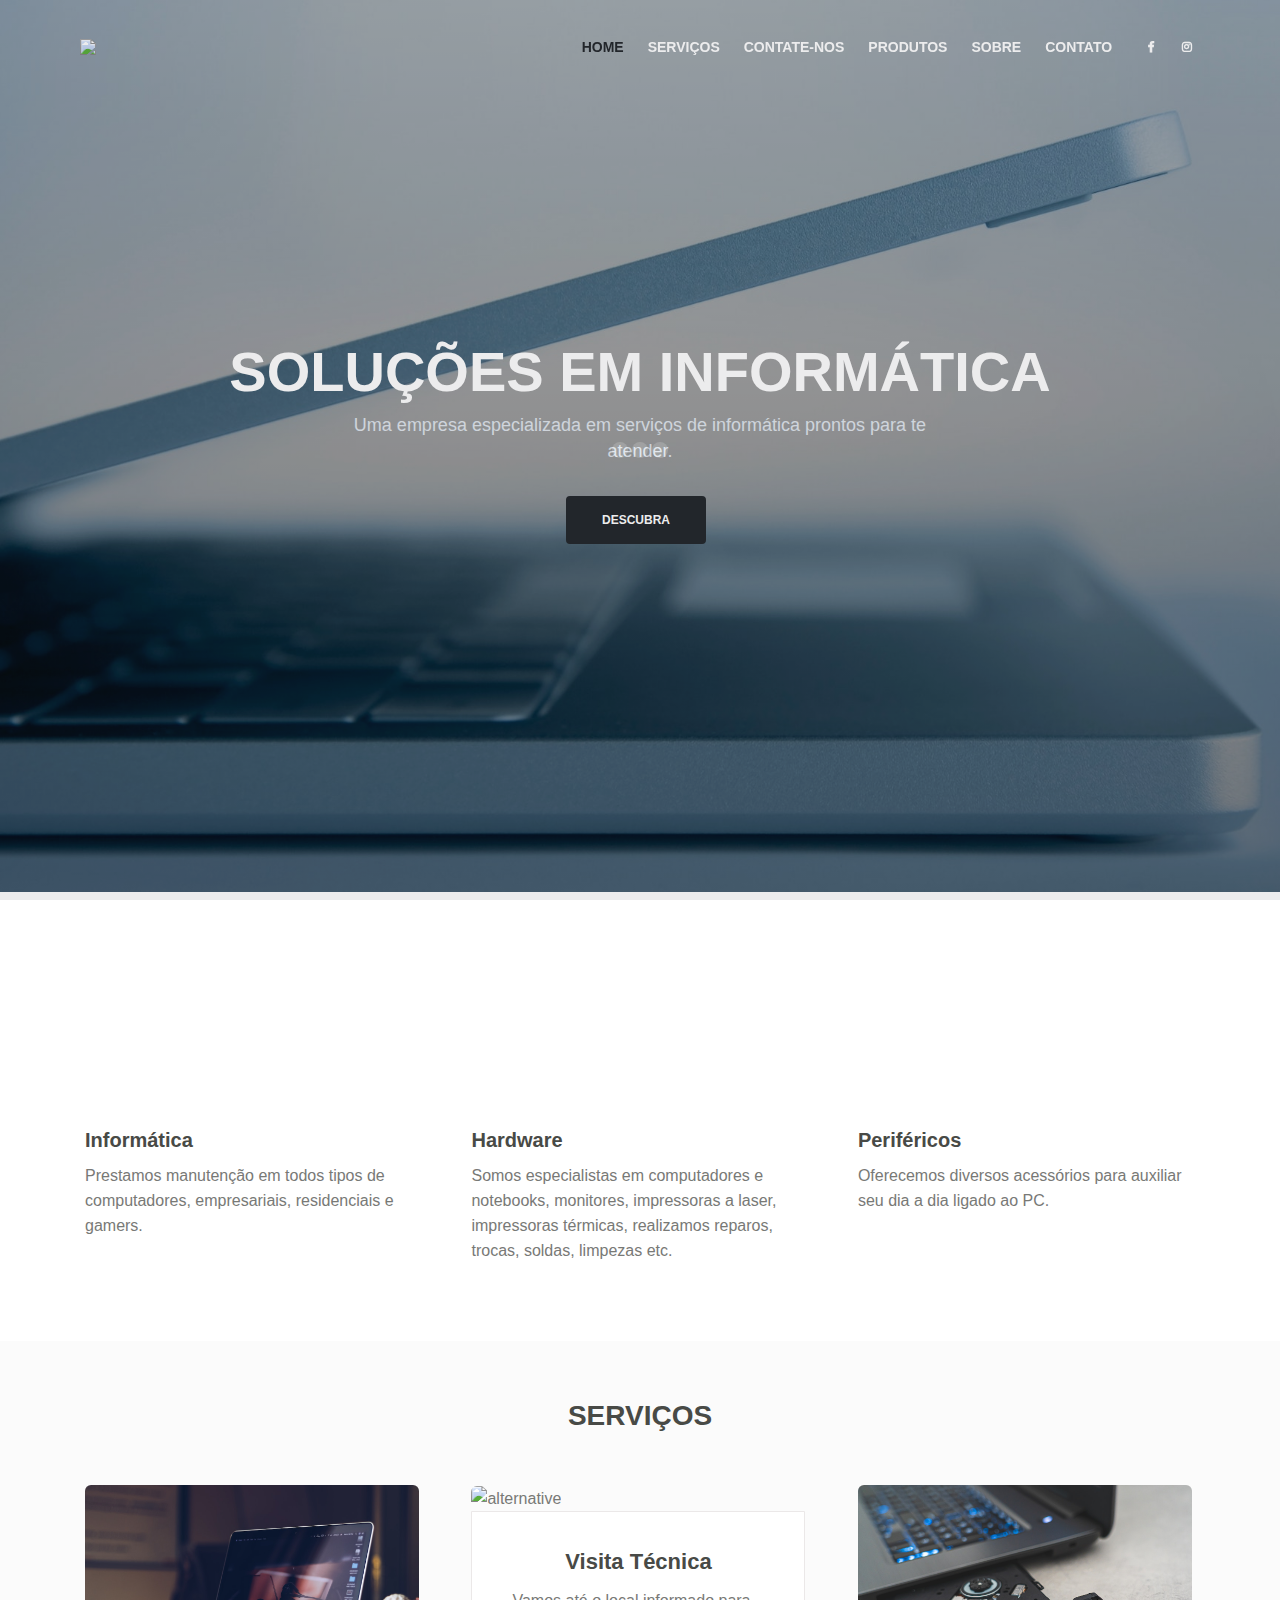
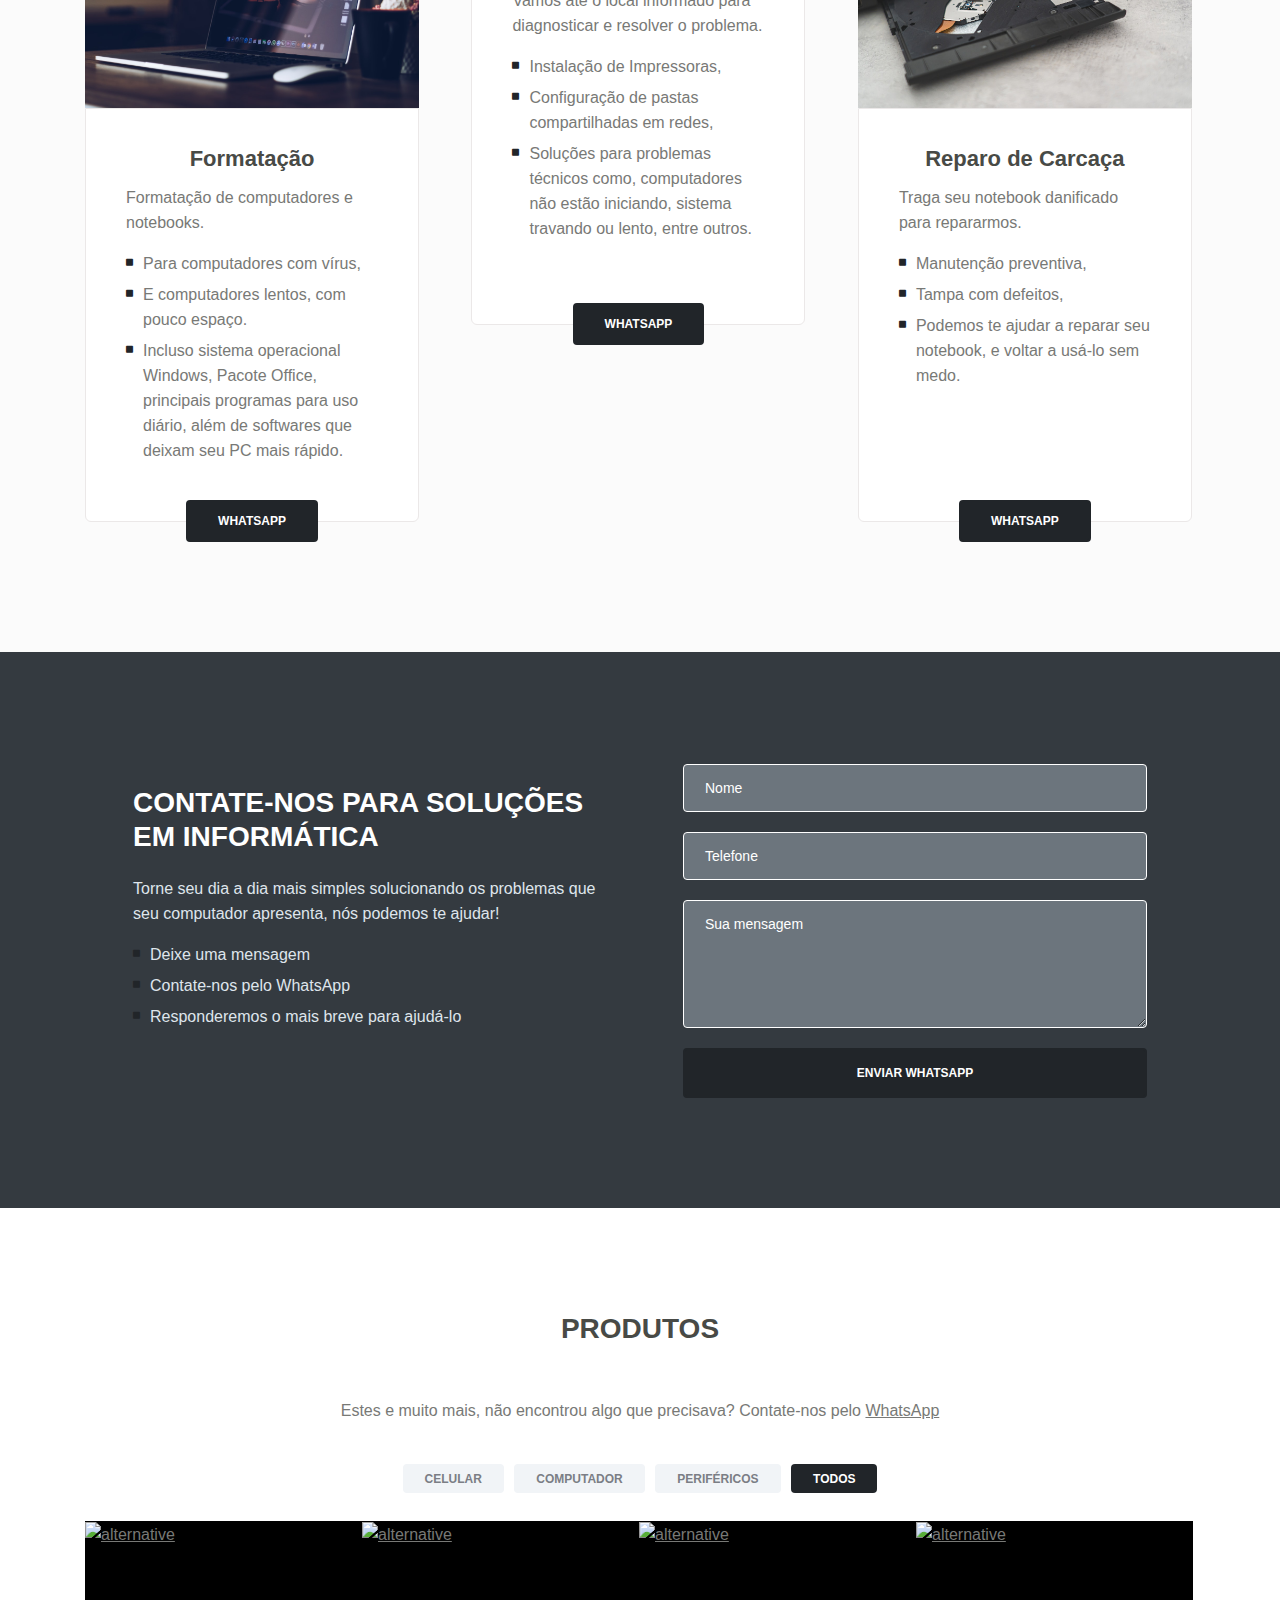
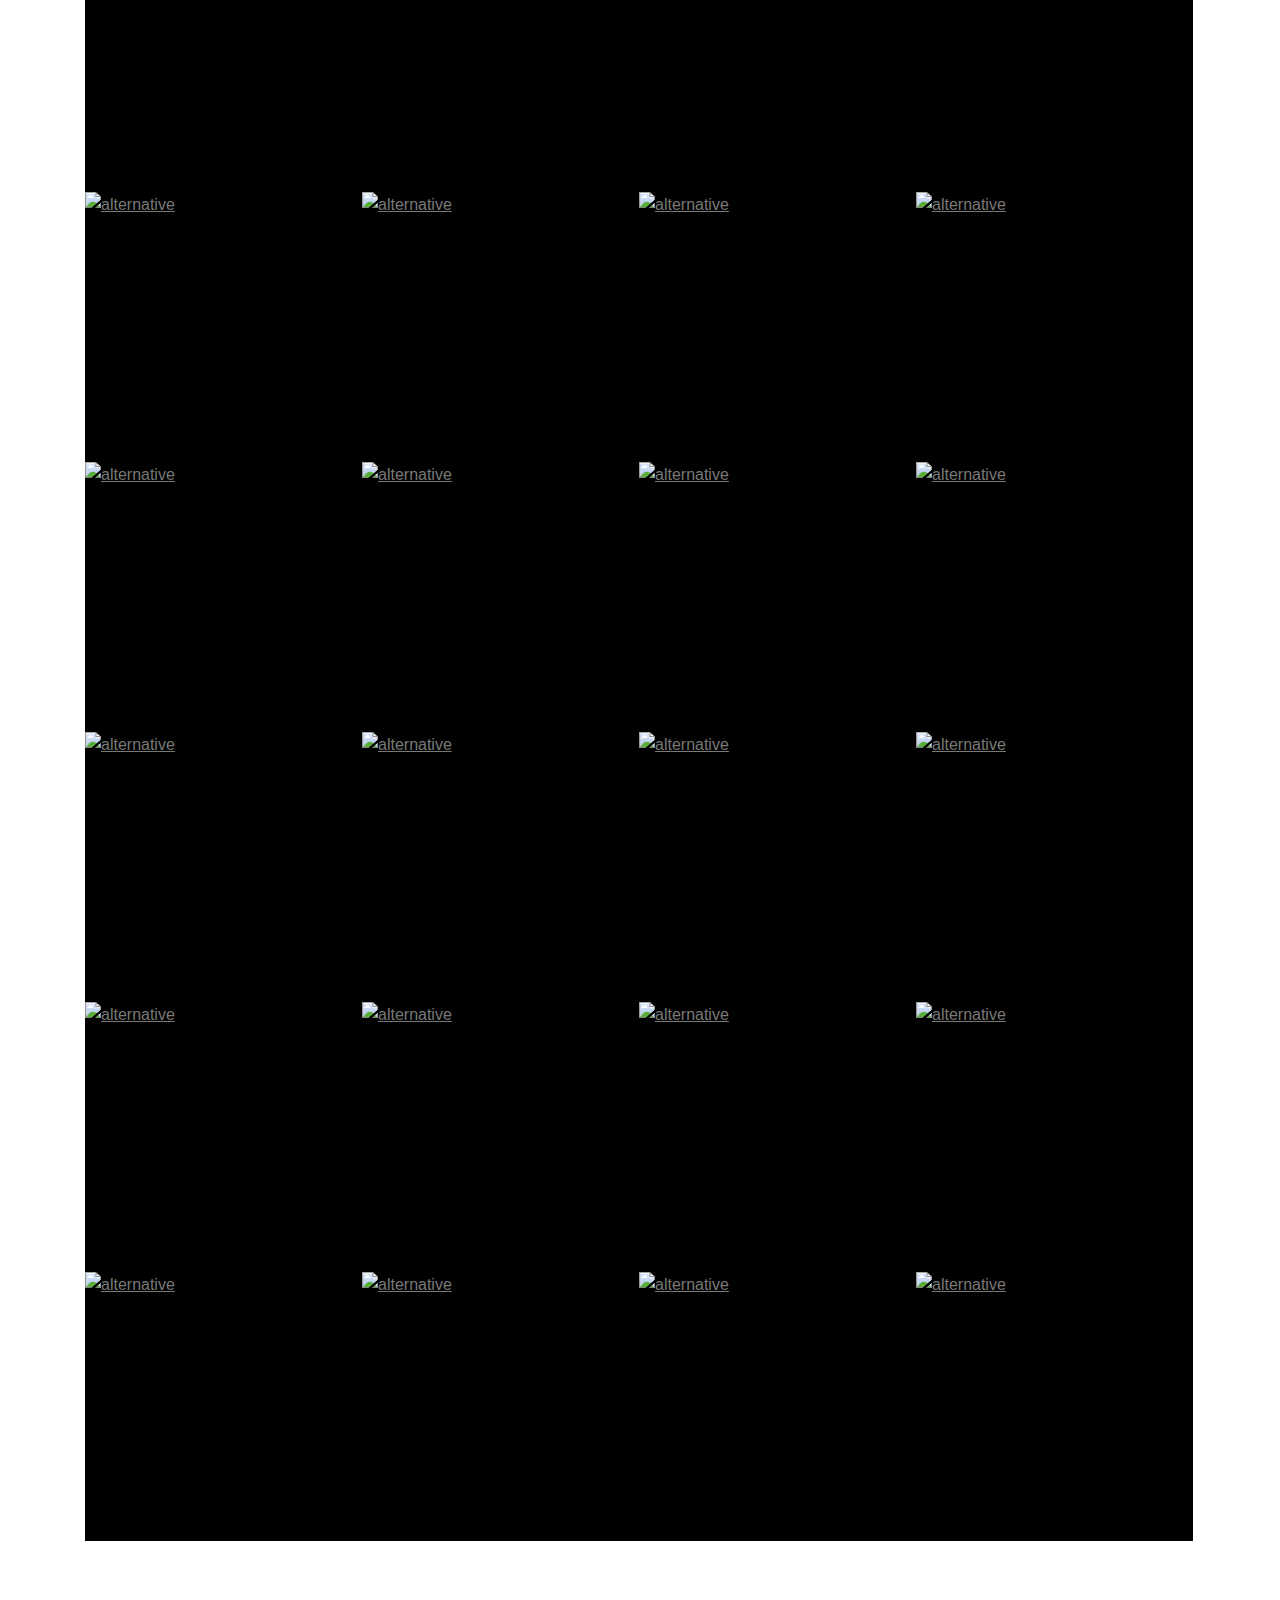
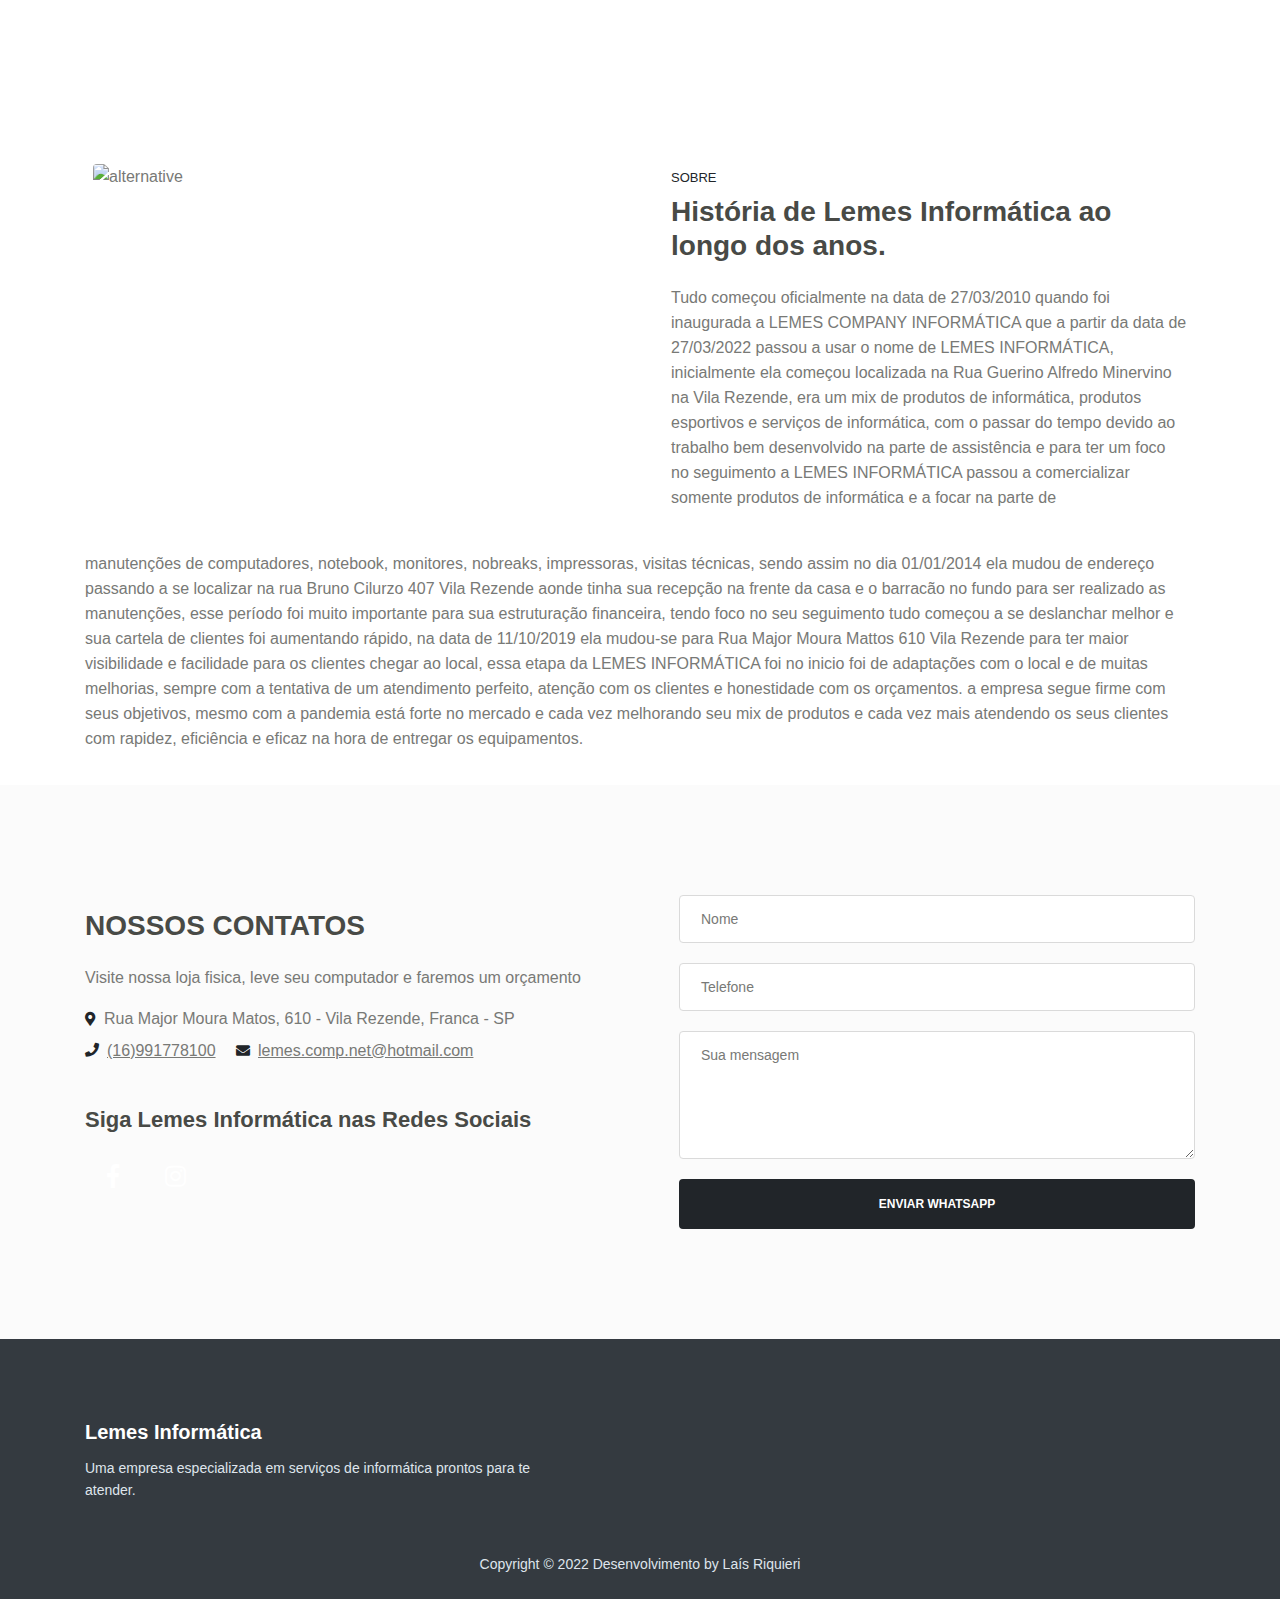
==== commit 07bd3313: "site completo" ====
--- a/index.html
+++ b/index.html
@@ -30,7 +30,7 @@
 	<link href="css/styles.css" rel="stylesheet">
 	
 	<!-- Favicon  -->
-    <link rel="icon" href="images/favicon.png">
+    <link rel="icon" href="images/favicon.ico">
 </head>
 <body data-spy="scroll" data-target=".fixed-top">
     
@@ -51,7 +51,7 @@
         <!-- <a class="navbar-brand logo-text page-scroll" href="index.html">Aria</a> -->
 
         <!-- Image Logo -->
-        <a class="navbar-brand logo-image" href="index.html"><img src="images/logo.svg" alt="alternative"></a>
+        <a class="navbar-brand logo-image" href="index.html"><img src="images/logo.png" alt="alternative"></a>
         
         <!-- Mobile Menu Toggle Button -->
         <button class="navbar-toggler" type="button" data-toggle="collapse" data-target="#navbarsExampleDefault" aria-controls="navbarsExampleDefault" aria-expanded="false" aria-label="Toggle navigation">
@@ -76,13 +76,9 @@
                 </li>
 
                 <!-- Dropdown Menu -->          
-                <li class="nav-item dropdown">
-                    <a class="nav-link dropdown-toggle page-scroll" href="#about" id="navbarDropdown" role="button" aria-haspopup="true" aria-expanded="false">SOBRE</a>
-                    <div class="dropdown-menu" aria-labelledby="navbarDropdown">
-                        <a class="dropdown-item" href="terms-conditions.html"><span class="item-text">TERMOS E CONDIÇÕES</span></a>
-                        <div class="dropdown-items-divide-hr"></div>
-                        <a class="dropdown-item" href="privacy-policy.html"><span class="item-text">POLITICA DE PRIVACIDADE</span></a>
-                    </div>
+                <li class="nav-item">
+                    <a class="nav-link page-scroll" href="#about">SOBRE</a>
+                    
                 </li>
                 <!-- end of dropdown menu -->
 
@@ -141,7 +137,7 @@
                     <div class="card">
                         <span class="fa-stack">
                             <span class="hexagon"></span>
-                            <i class="fas fa-binoculars fa-stack-1x"></i>
+                            <i class="fas fa-wrench fa-stack-1x"></i>
                         </span>
                         <div class="card-body">
                             <h4 class="card-title">Informática</h4>
@@ -154,7 +150,7 @@
                     <div class="card">
                         <span class="fa-stack">
                             <span class="hexagon"></span>
-                            <i class="fas fa-list-alt fa-stack-1x"></i>
+                            <i class="fas fa-microchip fa-stack-1x"></i>
                         </span>
                         <div class="card-body">
                             <h4 class="card-title">Hardware</h4>
@@ -167,7 +163,7 @@
                     <div class="card">
                         <span class="fa-stack">
                             <span class="hexagon"></span>
-                            <i class="fas fa-chart-pie fa-stack-1x"></i>
+                            <i class="fas fa-keyboard fa-stack-1x"></i>
                         </span>
                         <div class="card-body">
                             <h4 class="card-title">Periféricos</h4>
@@ -228,7 +224,7 @@
                     <!-- Card -->
                     <div class="card">
                         <div class="card-image">
-                            <img class="img-fluid" src="images/services-2.jpeg" alt="alternative">
+                            <img class="img-fluid" src="images/visita-tecnica.jpeg" alt="alternative">
                         </div>
                         <div class="card-body">
                             <h3 class="card-title">Visita Técnica</h3>
@@ -266,7 +262,7 @@
                             <ul class="list-unstyled li-space-lg">
                                 <li class="media">
                                     <i class="fas fa-square"></i>
-                                    <div class="media-body">Teclas danificadas,</div>
+                                    <div class="media-body">Manutenção preventiva,</div>
                                 </li>
                                 <li class="media">
                                     <i class="fas fa-square"></i>
@@ -325,28 +321,26 @@
                     <!-- Call Me Form -->
                     <form id="callMeForm">
                         <div class="form-group">
-                            <input type="text" class="form-control-input" id="lname" name="lname" required="">
-                            <label class="label-control" for="lname">Nome</label>
+                            <input type="text" class="form-control-input" id="nomeid" name="nome" required="">
+                            <label class="label-control" for="nome">Nome</label>
                             <div class="help-block with-errors"></div>
                         </div>
                         <div class="form-group">
-                            <input type="text" class="form-control-input" id="lphone" name="lphone" required="">
-                            <label class="label-control" for="lphone">Telefone</label>
+                            <input type="text" class="form-control-input" id="telefoneid" name="telefone" required="">
+                            <label class="label-control" for="telefone">Telefone</label>
                             <div class="help-block with-errors"></div>
                         </div>
                         
                         <div class="form-group">
-                            <textarea class="form-control-textarea" id="cmessage" required=""></textarea>
-                            <label class="label-control" for="cmessage">Sua mensagem</label>
+                            <textarea class="form-control-textarea" id="mensagemid" name="mensagem" required=""></textarea>
+                            <label class="label-control" for="mensagem">Sua mensagem</label>
                             <div class="help-block with-errors"></div>
                         </div>
                         
                         <div class="form-group">
                             <input type="submit" class="form-control-submit-button" onclick="Enviar();" value="ENVIAR WHATSAPP">
                         </div>
-                        <div class="form-message">
-                            <div id="lmsgSubmit" class="h3 text-center hidden"></div>
-                        </div>
+                        
                     </form>
                     <!-- end of call me form -->
                     
@@ -372,36 +366,85 @@
                 <div class="col-lg-12">
                     <!-- Filter -->
                     <div class="button-group filters-button-group">
-                        <a class="button is-checked" data-filter="*"><span>PERIFÉRICOS</span></a>
-                        <a class="button" data-filter=".design"><span>CELULAR</span></a>
-                        <a class="button" data-filter=".development"><span>COMPUTADOR</span></a>
-                        <a class="button" data-filter=".marketing"><span>MARKETING</span></a>
-                        <a class="button" data-filter=".seo"><span>SEO</span></a>
+                        
+                        <a class="button" data-filter=".celular"><span>CELULAR</span></a>
+                        <a class="button" data-filter=".computador"><span>COMPUTADOR</span></a>
+                        <a class="button" data-filter=".perifericos"><span>PERIFÉRICOS</span></a>
+                        <a class="button is-checked" data-filter="*"><span>TODOS</span></a>
                     </div> <!-- end of button group -->
                     <div class="grid">
-                        <div class="element-item development">
-                            <a class="popup-with-move-anim" href="#project-1"><div class="element-item-overlay"><span>Online Banking</span></div><img src="images/project-1.jpg" alt="alternative"></a>
-                        </div>
-                        <div class="element-item development">
-                            <a class="popup-with-move-anim" href="#project-2"><div class="element-item-overlay"><span>Classic Industry</span></div><img src="images/project-2.jpg" alt="alternative"></a>
-                        </div>
-                        <div class="element-item design development marketing">
-                            <a class="popup-with-move-anim" href="#project-3"><div class="element-item-overlay"><span>BoomBap Audio</span></div><img src="images/project-3.jpg" alt="alternative"></a>
-                        </div>
-                        <div class="element-item design development marketing">
-                            <a class="popup-with-move-anim" href="#project-4"><div class="element-item-overlay"><span>Van Moose</span></div><img src="images/project-4.jpg" alt="alternative"></a>
-                        </div>
-                        <div class="element-item design development marketing seo">
-                            <a class="popup-with-move-anim" href="#project-5"><div class="element-item-overlay"><span>Joy Moments</span></div><img src="images/project-5.jpg" alt="alternative"></a>
-                        </div>
-                        <div class="element-item design marketing seo">
-                            <a class="popup-with-move-anim" href="#project-6"><div class="element-item-overlay"><span>Spark Events</span></div><img src="images/project-6.jpg" alt="alternative"></a>
-                        </div>
-                        <div class="element-item design marketing">
-                            <a class="popup-with-move-anim" href="#project-7"><div class="element-item-overlay"><span>Casual Wear</span></div><img src="images/project-7.jpg" alt="alternative"></a>
-                        </div>
-                        <div class="element-item design marketing">
-                            <a class="popup-with-move-anim" href="#project-8"><div class="element-item-overlay"><span>Zazoo Apps</span></div><img src="images/project-8.jpg" alt="alternative"></a>
+                        <div class="element-item celular">
+                            <a class="popup-with-move-anim" href="#celular-1"><div class="element-item-overlay"><span>PowerBank 5000</span></div><img src="images/celular-1.jpeg" alt="alternative"></a>
+                        </div>
+                        <div class="element-item computador ">
+                            <a class="popup-with-move-anim" href="#computador-2"><div class="element-item-overlay"><span>Teclado Gamer</span></div><img src="images/computador-2.jpeg" alt="alternative"></a>
+                        </div>
+                        <div class="element-item computador ">
+                            <a class="popup-with-move-anim" href="#computador-8"><div class="element-item-overlay"><span>Camera</span></div><img src="images/computador-8.jpeg" alt="alternative"></a>
+                        </div>
+                        <div class="element-item celular">
+                            <a class="popup-with-move-anim" href="#celular-3"><div class="element-item-overlay"><span>Peliculas</span></div><img src="images/celular-3.jpeg" alt="alternative"></a>
+                        </div>
+                        <div class="element-item celular">
+                            <a class="popup-with-move-anim" href="#celular-6"><div class="element-item-overlay"><span>Caixa de Som Charge 3</span></div><img src="images/celular-6.jpeg" alt="alternative"></a>
+                        </div>
+                        <div class="element-item celular">
+                            <a class="popup-with-move-anim" href="#celular-4"><div class="element-item-overlay"><span>Carregador Veicular</span></div><img src="images/celular-4.jpeg" alt="alternative"></a>
+                        </div>
+                        <div class="element-item computador ">
+                            <a class="popup-with-move-anim" href="#computador-3"><div class="element-item-overlay"><span>Mouse Sem Fio</span></div><img src="images/computador-3.jpeg" alt="alternative"></a>
+                        </div>
+                        <div class="element-item computador ">
+                            <a class="popup-with-move-anim" href="#computador-6"><div class="element-item-overlay"><span>Fone A-B05</span></div><img src="images/computador-6.jpeg" alt="alternative"></a>
+                        </div>
+                        <div class="element-item celular">
+                            <a class="popup-with-move-anim" href="#celular-2"><div class="element-item-overlay"><span>PowerBank 10000</span></div><img src="images/celular-2.jpeg" alt="alternative"></a>
+                        </div>
+                        <div class="element-item celular">
+                            <a class="popup-with-move-anim" href="#celular-5"><div class="element-item-overlay"><span>Capinha</span></div><img src="images/celular-5.jpeg" alt="alternative"></a>
+                        </div>
+                        <div class="element-item celular">
+                            <a class="popup-with-move-anim" href="#celular-7"><div class="element-item-overlay"><span>Caixa de Som AL-3081</span></div><img src="images/celular-7.jpeg" alt="alternative"></a>
+                        </div>
+                        <div class="element-item celular">
+                            <a class="popup-with-move-anim" href="#celular-8"><div class="element-item-overlay"><span>Carregador Tipo C</span></div><img src="images/celular-8.jpeg" alt="alternative"></a>
+                        </div>
+                        <div class="element-item computador ">
+                            <a class="popup-with-move-anim" href="#computador-1"><div class="element-item-overlay"><span>Teclado Simples</span></div><img src="images/computador-1.jpeg" alt="alternative"></a>
+                        </div>
+                        <div class="element-item computador ">
+                            <a class="popup-with-move-anim" href="#computador-4"><div class="element-item-overlay"><span>Mouse Gamer</span></div><img src="images/computador-4.jpeg" alt="alternative"></a>
+                        </div>
+                        <div class="element-item computador ">
+                            <a class="popup-with-move-anim" href="#computador-5"><div class="element-item-overlay"><span>Fone P4-156</span></div><img src="images/computador-5.jpeg" alt="alternative"></a>
+                        </div>
+                        <div class="element-item computador ">
+                            <a class="popup-with-move-anim" href="#computador-7"><div class="element-item-overlay"><span>Cooler Notebook</span></div><img src="images/computador-7.jpeg" alt="alternative"></a>
+                        </div>
+                        
+                        <div class="element-item perifericos">
+                            <a class="popup-with-move-anim" href="#perifericos-1"><div class="element-item-overlay"><span>Wireless-N Wifi Repeater</span></div><img src="images/perifericos-1.jpeg" alt="alternative"></a>
+                        </div>
+                        <div class="element-item perifericos">
+                            <a class="popup-with-move-anim" href="#perifericos-2"><div class="element-item-overlay"><span>Receiver Music</span></div><img src="images/perifericos-2.jpeg" alt="alternative"></a>
+                        </div>
+                        <div class="element-item perifericos">
+                            <a class="popup-with-move-anim" href="#perifericos-3"><div class="element-item-overlay"><span>Cabo VGA</span></div><img src="images/perifericos-3.jpeg" alt="alternative"></a>
+                        </div>
+                        <div class="element-item perifericos">
+                            <a class="popup-with-move-anim" href="#perifericos-4"><div class="element-item-overlay"><span>Cabo USB</span></div><img src="images/perifericos-4.jpeg" alt="alternative"></a>
+                        </div>
+                        <div class="element-item perifericos">
+                            <a class="popup-with-move-anim" href="#perifericos-5"><div class="element-item-overlay"><span>Cabo P2</span></div><img src="images/perifericos-5.jpeg" alt="alternative"></a>
+                        </div>
+                        <div class="element-item perifericos">
+                            <a class="popup-with-move-anim" href="#perifericos-6"><div class="element-item-overlay"><span>Cabo Impressora</span></div><img src="images/perifericos-6.jpeg" alt="alternative"></a>
+                        </div>
+                        <div class="element-item perifericos">
+                            <a class="popup-with-move-anim" href="#perifericos-7"><div class="element-item-overlay"><span>Cabo HDMI</span></div><img src="images/perifericos-7.jpeg" alt="alternative"></a>
+                        </div>
+                        <div class="element-item perifericos">
+                            <a class="popup-with-move-anim" href="#perifericos-8"><div class="element-item-overlay"><span>Cabo de Energia</span></div><img src="images/perifericos-8.jpeg" alt="alternative"></a>
                         </div>
                     </div> <!-- end of grid -->
                     <!-- end of filter -->
@@ -415,192 +458,552 @@
 
     <!-- Project Lightboxes -->
     <!-- Lightbox -->
-    <div id="project-1" class="lightbox-basic zoom-anim-dialog mfp-hide">
-        <div class="row">
-            <button title="Close (Esc)" type="button" class="mfp-close x-button">×</button>
-            <div class="col-lg-8">
-                <img class="img-fluid" src="images/project-1.jpg" alt="alternative">
-            </div> <!-- end of col -->
-            <div class="col-lg-4">
-                <h3>Online Banking</h3>
-                <hr class="line-heading">
-                <h6>Strategy Development</h6>
-                <p>Need a solid foundation for your business growth plans? Aria will help you manage sales and meet your current needs</p>
-                <p>By offering the best professional services and quality products in the market. Don't hesitate and get in touch with us.</p>
-                <div class="testimonial-container">
-                    <p class="testimonial-text">Need a solid foundation for your business growth plans? Aria will help you manage sales and meet your current requirements.</p>
-                    <p class="testimonial-author">General Manager</p>
-                </div>
-                <a class="btn-solid-reg" href="#your-link">DETAILS</a> <a class="btn-outline-reg mfp-close as-button" href="#projects">BACK</a> 
-            </div> <!-- end of col -->
-        </div> <!-- end of row -->
-    </div> <!-- end of lightbox-basic -->
-    <!-- end of lightbox -->
-
-    <!-- Lightbox -->
-    <div id="project-2" class="lightbox-basic zoom-anim-dialog mfp-hide">
-        <div class="row">
-            <button title="Close (Esc)" type="button" class="mfp-close x-button">×</button>
-            <div class="col-lg-8">
-                <img class="img-fluid" src="images/project-2.jpg" alt="alternative">
-            </div> <!-- end of col -->
-            <div class="col-lg-4">
-                <h3>Classic Industry</h3>
-                <hr class="line-heading">
-                <h6>Strategy Development</h6>
-                <p>Need a solid foundation for your business growth plans? Aria will help you manage sales and meet your current needs</p>
-                <p>By offering the best professional services and quality products in the market. Don't hesitate and get in touch with us.</p>
-                <div class="testimonial-container">
-                    <p class="testimonial-text">Need a solid foundation for your business growth plans? Aria will help you manage sales and meet your current requirements.</p>
-                    <p class="testimonial-author">General Manager</p>
-                </div>
-                <a class="btn-solid-reg" href="#your-link">DETAILS</a> <a class="btn-outline-reg mfp-close as-button" href="#projects">BACK</a> 
-            </div> <!-- end of col -->
-        </div> <!-- end of row -->
-    </div> <!-- end of lightbox-basic -->
-    <!-- end of lightbox -->
-
-    <!-- Lightbox -->
-    <div id="project-3" class="lightbox-basic zoom-anim-dialog mfp-hide">
-        <div class="row">
-            <button title="Close (Esc)" type="button" class="mfp-close x-button">×</button>
-            <div class="col-lg-8">
-                <img class="img-fluid" src="images/project-3.jpg" alt="alternative">
-            </div> <!-- end of col -->
-            <div class="col-lg-4">
-                <h3>BoomBap Audio</h3>
-                <hr class="line-heading">
-                <h6>Strategy Development</h6>
-                <p>Need a solid foundation for your business growth plans? Aria will help you manage sales and meet your current needs</p>
-                <p>By offering the best professional services and quality products in the market. Don't hesitate and get in touch with us.</p>
-                <div class="testimonial-container">
-                    <p class="testimonial-text">Need a solid foundation for your business growth plans? Aria will help you manage sales and meet your current requirements.</p>
-                    <p class="testimonial-author">General Manager</p>
-                </div>
-                <a class="btn-solid-reg" href="#your-link">DETAILS</a> <a class="btn-outline-reg mfp-close as-button" href="#projects">BACK</a> 
-            </div> <!-- end of col -->
-        </div> <!-- end of row -->
-    </div> <!-- end of lightbox-basic -->
-    <!-- end of lightbox -->
-
-    <!-- Lightbox -->
-    <div id="project-4" class="lightbox-basic zoom-anim-dialog mfp-hide">
-        <div class="row">
-            <button title="Close (Esc)" type="button" class="mfp-close x-button">×</button>
-            <div class="col-lg-8">
-                <img class="img-fluid" src="images/project-4.jpg" alt="alternative">
-            </div> <!-- end of col -->
-            <div class="col-lg-4">
-                <h3>Van Moose</h3>
-                <hr class="line-heading">
-                <h6>Strategy Development</h6>
-                <p>Need a solid foundation for your business growth plans? Aria will help you manage sales and meet your current needs</p>
-                <p>By offering the best professional services and quality products in the market. Don't hesitate and get in touch with us.</p>
-                <div class="testimonial-container">
-                    <p class="testimonial-text">Need a solid foundation for your business growth plans? Aria will help you manage sales and meet your current requirements.</p>
-                    <p class="testimonial-author">General Manager</p>
-                </div>
-                <a class="btn-solid-reg" href="#your-link">DETAILS</a> <a class="btn-outline-reg mfp-close as-button" href="#projects">BACK</a> 
-            </div> <!-- end of col -->
-        </div> <!-- end of row -->
-    </div> <!-- end of lightbox-basic -->
-    <!-- end of lightbox -->
-
-    <!-- Lightbox -->
-    <div id="project-5" class="lightbox-basic zoom-anim-dialog mfp-hide">
-        <div class="row">
-            <button title="Close (Esc)" type="button" class="mfp-close x-button">×</button>
-            <div class="col-lg-8">
-                <img class="img-fluid" src="images/project-5.jpg" alt="alternative">
-            </div> <!-- end of col -->
-            <div class="col-lg-4">
-                <h3>Joy Moments</h3>
-                <hr class="line-heading">
-                <h6>Strategy Development</h6>
-                <p>Need a solid foundation for your business growth plans? Aria will help you manage sales and meet your current needs</p>
-                <p>By offering the best professional services and quality products in the market. Don't hesitate and get in touch with us.</p>
-                <div class="testimonial-container">
-                    <p class="testimonial-text">Need a solid foundation for your business growth plans? Aria will help you manage sales and meet your current requirements.</p>
-                    <p class="testimonial-author">General Manager</p>
-                </div>
-                <a class="btn-solid-reg" href="#your-link">DETAILS</a> <a class="btn-outline-reg mfp-close as-button" href="#projects">BACK</a> 
-            </div> <!-- end of col -->
-        </div> <!-- end of row -->
-    </div> <!-- end of lightbox-basic -->
-    <!-- end of lightbox -->
-
-    <!-- Lightbox -->
-    <div id="project-6" class="lightbox-basic zoom-anim-dialog mfp-hide">
-        <div class="row">
-            <button title="Close (Esc)" type="button" class="mfp-close x-button">×</button>
-            <div class="col-lg-8">
-                <img class="img-fluid" src="images/project-6.jpg" alt="alternative">
-            </div> <!-- end of col -->
-            <div class="col-lg-4">
-                <h3>Spark Events</h3>
-                <hr class="line-heading">
-                <h6>Strategy Development</h6>
-                <p>Need a solid foundation for your business growth plans? Aria will help you manage sales and meet your current needs</p>
-                <p>By offering the best professional services and quality products in the market. Don't hesitate and get in touch with us.</p>
-                <div class="testimonial-container">
-                    <p class="testimonial-text">Need a solid foundation for your business growth plans? Aria will help you manage sales and meet your current requirements.</p>
-                    <p class="testimonial-author">General Manager</p>
-                </div>
-                <a class="btn-solid-reg" href="#your-link">DETAILS</a> <a class="btn-outline-reg mfp-close as-button" href="#projects">BACK</a> 
-            </div> <!-- end of col -->
-        </div> <!-- end of row -->
-    </div> <!-- end of lightbox-basic -->
-    <!-- end of lightbox -->
-
-    <!-- Lightbox -->
-    <div id="project-7" class="lightbox-basic zoom-anim-dialog mfp-hide">
-        <div class="row">
-            <button title="Close (Esc)" type="button" class="mfp-close x-button">×</button>
-            <div class="col-lg-8">
-                <img class="img-fluid" src="images/project-7.jpg" alt="alternative">
-            </div> <!-- end of col -->
-            <div class="col-lg-4">
-                <h3>Casual Wear</h3>
-                <hr class="line-heading">
-                <h6>Strategy Development</h6>
-                <p>Need a solid foundation for your business growth plans? Aria will help you manage sales and meet your current needs</p>
-                <p>By offering the best professional services and quality products in the market. Don't hesitate and get in touch with us.</p>
-                <div class="testimonial-container">
-                    <p class="testimonial-text">Need a solid foundation for your business growth plans? Aria will help you manage sales and meet your current requirements.</p>
-                    <p class="testimonial-author">General Manager</p>
-                </div>
-                <a class="btn-solid-reg" href="#your-link">DETAILS</a> <a class="btn-outline-reg mfp-close as-button" href="#projects">BACK</a> 
-            </div> <!-- end of col -->
-        </div> <!-- end of row -->
-    </div> <!-- end of lightbox-basic -->
-    <!-- end of lightbox -->
-
-    <!-- Lightbox -->
-    <div id="project-8" class="lightbox-basic zoom-anim-dialog mfp-hide">
-        <div class="row">
-            <button title="Close (Esc)" type="button" class="mfp-close x-button">×</button>
-            <div class="col-lg-8">
-                <img class="img-fluid" src="images/project-8.jpg" alt="alternative">
-            </div> <!-- end of col -->
-            <div class="col-lg-4">
-                <h3>Zazoo Apps</h3>
-                <hr class="line-heading">
-                <h6>Strategy Development</h6>
-                <p>Need a solid foundation for your business growth plans? Aria will help you manage sales and meet your current needs</p>
-                <p>By offering the best professional services and quality products in the market. Don't hesitate and get in touch with us.</p>
-                <div class="testimonial-container">
-                    <p class="testimonial-text">Need a solid foundation for your business growth plans? Aria will help you manage sales and meet your current requirements.</p>
-                    <p class="testimonial-author">General Manager</p>
-                </div>
-                <a class="btn-solid-reg" href="#your-link">DETAILS</a> <a class="btn-outline-reg mfp-close as-button" href="#projects">BACK</a> 
-            </div> <!-- end of col -->
-        </div> <!-- end of row -->
-    </div> <!-- end of lightbox-basic -->
-    <!-- end of lightbox -->
-    <!-- end of project lightboxes -->
-
-
-    
+    <div id="celular-1" class="lightbox-basic zoom-anim-dialog mfp-hide">
+        <div class="row">
+            <button title="Close (Esc)" type="button" class="mfp-close x-button">×</button>
+            <div class="col-lg-8">
+                <img class="img-fluid" src="images/celular-1.jpeg" alt="alternative">
+            </div> <!-- end of col -->
+            <div class="col-lg-4">
+                <h3>PowerBank 5000</h3>
+                <hr class="line-heading">
+
+                <p>- Agite para começar a carregar; <br>
+                    - Uma saídas Usb; <br>
+                    - Indicador de carga em LEDs; <br>
+                    - Usa bateria de polímero de lítio para torna-lo mais fino e de alta performance; <br>
+                    - Tecnologia pass through charging, pode carregar seus dispositivos e ser recarregado ao mesmo tempo;
+                    </p>
+                <a class="btn-solid-reg" href="https://wa.me/+5516991778100?text=%20" target="_blank">WHATSAPP</a> 
+            </div> <!-- end of col -->
+        </div> <!-- end of row -->
+    </div> <!-- end of lightbox-basic -->
+    <!-- end of lightbox -->
+
+    <!-- Lightbox -->
+    <div id="celular-2" class="lightbox-basic zoom-anim-dialog mfp-hide">
+        <div class="row">
+            <button title="Close (Esc)" type="button" class="mfp-close x-button">×</button>
+            <div class="col-lg-8">
+                <img class="img-fluid" src="images/celular-2.jpeg" alt="alternative">
+            </div> <!-- end of col -->
+            <div class="col-lg-4">
+                <h3>PowerBank 10000</h3>
+                <hr class="line-heading">
+
+                <p>- Agite para começar a carregar; <br>
+                    - Uma saídas Usb; <br>
+                    - Indicador de carga em LEDs; <br>
+                    - Usa bateria de polímero de lítio para torna-lo mais fino e de alta performance; <br>
+                    - Tecnologia pass through charging, pode carregar seus dispositivos e ser recarregado ao mesmo tempo;
+                    </p>
+                <a class="btn-solid-reg" href="https://wa.me/+5516991778100?text=%20" target="_blank">WHATSAPP</a> 
+            </div> <!-- end of col -->
+        </div> <!-- end of row -->
+    </div> <!-- end of lightbox-basic -->
+    <!-- end of lightbox -->
+
+    <!-- Lightbox -->
+    <div id="celular-3" class="lightbox-basic zoom-anim-dialog mfp-hide">
+        <div class="row">
+            <button title="Close (Esc)" type="button" class="mfp-close x-button">×</button>
+            <div class="col-lg-8">
+                <img class="img-fluid" src="images/celular-3.jpeg" alt="alternative">
+            </div> <!-- end of col -->
+            <div class="col-lg-4">
+                <h3>Peliculas</h3>
+                <hr class="line-heading">
+
+                <p>- Material em Vidro Temperado 3D de excelente qualidade para proteger seu aparelho. <br>
+                    - Não atrapalha sensibilidade e touch. <br>
+                    - Este modelo possui proteção contra riscos e arranhões na tela. <br>
+                    - Ultra transparente oferecendo 100% de nitidez
+                    </p>
+                <a class="btn-solid-reg" href="https://wa.me/+5516991778100?text=%20" target="_blank">WHATSAPP</a> 
+            </div> <!-- end of col -->
+        </div> <!-- end of row -->
+    </div> <!-- end of lightbox-basic -->
+    <!-- end of lightbox -->
+
+    <!-- Lightbox -->
+    <div id="celular-4" class="lightbox-basic zoom-anim-dialog mfp-hide">
+        <div class="row">
+            <button title="Close (Esc)" type="button" class="mfp-close x-button">×</button>
+            <div class="col-lg-8">
+                <img class="img-fluid" src="images/celular-4.jpeg" alt="alternative">
+            </div> <!-- end of col -->
+            <div class="col-lg-4">
+                <h3>Carregador Veicular</h3>
+                <hr class="line-heading">
+
+                <p>CARREGADOR VEICULAR 2 PORTAS 3.4A + CABO INCLUSO - Para carregamento do seu Smartphone.
+                    BUILT-IN SISTEMA DE PROTEÇÃO INTELIGENTE - Sistema com anti curto-circuito, proteção de circuito aberto, função de proteção de sobrecarga, seguro e confiável.
+                    MAIS SEGURANÇA DURANTE A RECARGA - Projeto bilaterais da mola, para impedir o deslizamento.
+                    UNIVERSAL - Adequado para uma variedade de telefones celulares, iPhone, iPod, iPad, Tablet PC, fone de ouvido Bluetooth e outros produtos digitais.</p>
+                <a class="btn-solid-reg" href="https://wa.me/+5516991778100?text=%20" target="_blank">WHATSAPP</a> 
+            </div> <!-- end of col -->
+        </div> <!-- end of row -->
+    </div> <!-- end of lightbox-basic -->
+    <!-- end of lightbox -->
+
+    <!-- Lightbox -->
+    <div id="celular-5" class="lightbox-basic zoom-anim-dialog mfp-hide">
+        <div class="row">
+            <button title="Close (Esc)" type="button" class="mfp-close x-button">×</button>
+            <div class="col-lg-8">
+                <img class="img-fluid" src="images/celular-5.jpeg" alt="alternative">
+            </div> <!-- end of col -->
+            <div class="col-lg-4">
+                <h3>Capinha</h3>
+                <hr class="line-heading">
+
+                <p>- Ultra proteção contra quedas, impactos e arranhões <br>
+                    - Quinas reforçadas <br>
+                    - Bordas laterais mais elevadas para proteção da câmera e da tela frontal <br>
+                    - Se adapta com Perfeição aos botões laterais e as curvas do aparelho <br>
+                    - Pode manter a capa no aparelho o tempo todo, mesmo durante a recarga <br>
+                    - Design extremamente Moderno <br>
+                    - Fina e Leve (Não interfere no peso do aparelho) <br>
+                    - Compacta (Tamanho exato do aparelho)</p>
+                <a class="btn-solid-reg" href="https://wa.me/+5516991778100?text=%20" target="_blank">WHATSAPP</a> 
+            </div> <!-- end of col -->
+        </div> <!-- end of row -->
+    </div> <!-- end of lightbox-basic -->
+    <!-- end of lightbox -->
+
+    <!-- Lightbox -->
+    <div id="celular-6" class="lightbox-basic zoom-anim-dialog mfp-hide">
+        <div class="row">
+            <button title="Close (Esc)" type="button" class="mfp-close x-button">×</button>
+            <div class="col-lg-8">
+                <img class="img-fluid" src="images/celular-6.jpeg" alt="alternative">
+            </div> <!-- end of col -->
+            <div class="col-lg-4">
+                <h3>Caixa de Som Charge 3</h3>
+                <hr class="line-heading">
+
+                <p>Adequado para ambientes externos: aproveite a ausência de fios para usá-la onde quiser. A caixa Charge 3 Mini foi projetada para ter máxima eficiência acústica em ambientes internos e externos. <br>
+                    - Bluetooth <br>
+                    - Rádio FM <br>
+                    - Toca músicas via Pendrive <br>
+                    - Toca músicas via Cartão de Memória (MICRO SD)</p>
+                <a class="btn-solid-reg" href="https://wa.me/+5516991778100?text=%20" target="_blank">WHATSAPP</a> 
+            </div> <!-- end of col -->
+        </div> <!-- end of row -->
+    </div> <!-- end of lightbox-basic -->
+    <!-- end of lightbox -->
+
+    <!-- Lightbox -->
+    <div id="celular-7" class="lightbox-basic zoom-anim-dialog mfp-hide">
+        <div class="row">
+            <button title="Close (Esc)" type="button" class="mfp-close x-button">×</button>
+            <div class="col-lg-8">
+                <img class="img-fluid" src="images/celular-7.jpeg" alt="alternative">
+            </div> <!-- end of col -->
+            <div class="col-lg-4">
+                <h3>Caixa de Som AL-3081</h3>
+                <hr class="line-heading">
+
+                <p>-potência: 6W <br>
+                    -frequência de resposta: 90Hz-20KHz <br>
+                    -sensibilidade: 70dB <br>
+                    -distorção: <br>
+                    -impedância: - + 4 snr: 60dB <br>
+                    -alto-falante: 52mmX2 <br>
+                    -plug: USB + P2</p>
+                <a class="btn-solid-reg" href="https://wa.me/+5516991778100?text=%20" target="_blank">WHATSAPP</a> 
+            </div> <!-- end of col -->
+        </div> <!-- end of row -->
+    </div> <!-- end of lightbox-basic -->
+    <!-- end of lightbox -->
+
+    <!-- Lightbox -->
+    <div id="celular-8" class="lightbox-basic zoom-anim-dialog mfp-hide">
+        <div class="row">
+            <button title="Close (Esc)" type="button" class="mfp-close x-button">×</button>
+            <div class="col-lg-8">
+                <img class="img-fluid" src="images/celular-8.jpeg" alt="alternative">
+            </div> <!-- end of col -->
+            <div class="col-lg-4">
+                <h3>Carregador AL-8201-TYPE-C</h3>
+                <hr class="line-heading">
+
+                <p>- Capacidade de carregamento de 5.8A (Super Rápido) <br>
+                    - Fonte possui 2 portas USB, permitindo um carregamento simultâneo de dois dispositivos mais rápido e seguro <br>
+                    - Leve com você para qualquer lugar, perfeito para uso doméstico, escritório, negócios e viagens <br>
+                    - Circuito inteligente, evitando sobrecarga e não viciando a bateria <br>
+                    - Cabo feito de náilon trançado com conector de alumínio e revestimento de liga de alumínio, que fornece flexibilidade durável premium e evita quebras ou danos, torna o cabo mais durável e resistente ao calor e à corrosão com uma vida útil mais longa</p>
+                <a class="btn-solid-reg" href="https://wa.me/+5516991778100?text=%20" target="_blank">WHATSAPP</a> 
+            </div> <!-- end of col -->
+        </div> <!-- end of row -->
+    </div> <!-- end of lightbox-basic -->
+    <!-- end of lightbox -->
+
+    <!-- Lightbox -->
+    <div id="computador-1" class="lightbox-basic zoom-anim-dialog mfp-hide">
+        <div class="row">
+            <button title="Close (Esc)" type="button" class="mfp-close x-button">×</button>
+            <div class="col-lg-8">
+                <img class="img-fluid" src="images/computador-1.jpeg" alt="alternative">
+            </div> <!-- end of col -->
+            <div class="col-lg-4">
+                <h3>Teclado Simples</h3>
+                <hr class="line-heading">
+
+                <p>- Teclado com Fio USB <br>
+                    - Padrão Brasil ABNT2 com Ç <br>
+                    - Produto de excelente qualidade <br>
+                    - Design moderno e exclusivo
+                    </p>
+                <a class="btn-solid-reg" href="https://wa.me/+5516991778100?text=%20" target="_blank">WHATSAPP</a> 
+            </div> <!-- end of col -->
+        </div> <!-- end of row -->
+    </div> <!-- end of lightbox-basic -->
+    <!-- end of lightbox -->
+
+    <!-- Lightbox -->
+    <div id="computador-2" class="lightbox-basic zoom-anim-dialog mfp-hide">
+        <div class="row">
+            <button title="Close (Esc)" type="button" class="mfp-close x-button">×</button>
+            <div class="col-lg-8">
+                <img class="img-fluid" src="images/computador-2.jpeg" alt="alternative">
+            </div> <!-- end of col -->
+            <div class="col-lg-4">
+                <h3>Teclado Gamer</h3>
+                <hr class="line-heading">
+
+                <p>Quantidade de teclas: 107 <br>
+                    Conexão: USB <br>
+                    Alimentação: 5 Vdc ( via porta USB) <br>
+                    Consuma: 100mA <br>
+                    Compativel com windows XP/7/8/10
+                    </p>
+                <a class="btn-solid-reg" href="https://wa.me/+5516991778100?text=%20" target="_blank">WHATSAPP</a> 
+            </div> <!-- end of col -->
+        </div> <!-- end of row -->
+    </div> <!-- end of lightbox-basic -->
+    <!-- end of lightbox -->
+
+    <!-- Lightbox -->
+    <div id="computador-3" class="lightbox-basic zoom-anim-dialog mfp-hide">
+        <div class="row">
+            <button title="Close (Esc)" type="button" class="mfp-close x-button">×</button>
+            <div class="col-lg-8">
+                <img class="img-fluid" src="images/computador-3.jpeg" alt="alternative">
+            </div> <!-- end of col -->
+            <div class="col-lg-4">
+                <h3>Mouse Sem Fio</h3>
+                <hr class="line-heading">
+
+                <p>Tipo: 2.4G sem fio <br>
+                    Distância de transmissão: até 10m <br>
+                    dpi: 800-1200-1600DPI <br>
+                    Capacidade da bateria: 500mAh
+                    </p>
+                <a class="btn-solid-reg" href="https://wa.me/+5516991778100?text=%20" target="_blank">WHATSAPP</a> 
+            </div> <!-- end of col -->
+        </div> <!-- end of row -->
+    </div> <!-- end of lightbox-basic -->
+    <!-- end of lightbox -->
+
+    <!-- Lightbox -->
+    <div id="computador-4" class="lightbox-basic zoom-anim-dialog mfp-hide">
+        <div class="row">
+            <button title="Close (Esc)" type="button" class="mfp-close x-button">×</button>
+            <div class="col-lg-8">
+                <img class="img-fluid" src="images/computador-4.jpeg" alt="alternative">
+            </div> <!-- end of col -->
+            <div class="col-lg-4">
+                <h3>Mouse Gamer</h3>
+                <hr class="line-heading">
+
+                <p>- Interface: USB 2.0 <br>
+                    - IPS: 37 <br>
+                    - Resolução: 1600 / 2400 / 3200 DPI <br>
+                    - Vida util do botão: 5.000.000 <br>
+                    - Possui fio <br>
+                    - Saida: 5v 100mA
+                    </p>
+                <a class="btn-solid-reg" href="https://wa.me/+5516991778100?text=%20" target="_blank">WHATSAPP</a> 
+            </div> <!-- end of col -->
+        </div> <!-- end of row -->
+    </div> <!-- end of lightbox-basic -->
+    <!-- end of lightbox -->
+
+    <!-- Lightbox -->
+    <div id="computador-5" class="lightbox-basic zoom-anim-dialog mfp-hide">
+        <div class="row">
+            <button title="Close (Esc)" type="button" class="mfp-close x-button">×</button>
+            <div class="col-lg-8">
+                <img class="img-fluid" src="images/computador-5.jpeg" alt="alternative">
+            </div> <!-- end of col -->
+            <div class="col-lg-4">
+                <h3>Fone P4-156</h3>
+                <hr class="line-heading">
+
+                <p>- Redução de Ruídos; <br>
+                    - Controle de Volume do jogo e do chat; <br>
+                    - Botão de Microfone; <br>
+                    - Hastes ajustáveis: Melhore sua experiência de jogo; <br>
+                    - Ideal para jogos, músicas, teletrabalho e filmes <br>
+                    - Fone com fio
+                    </p>
+                <a class="btn-solid-reg" href="https://wa.me/+5516991778100?text=%20" target="_blank">WHATSAPP</a> 
+            </div> <!-- end of col -->
+        </div> <!-- end of row -->
+    </div> <!-- end of lightbox-basic -->
+    <!-- end of lightbox -->
+
+    <!-- Lightbox -->
+    <div id="computador-6" class="lightbox-basic zoom-anim-dialog mfp-hide">
+        <div class="row">
+            <button title="Close (Esc)" type="button" class="mfp-close x-button">×</button>
+            <div class="col-lg-8">
+                <img class="img-fluid" src="images/computador-6.jpeg" alt="alternative">
+            </div> <!-- end of col -->
+            <div class="col-lg-4">
+                <h3>Fone A-B05</h3>
+                <hr class="line-heading">
+
+                <p>- Bateria Interna: 400ma <br>
+                    - Modelo: B-05 <br>
+                    - Duração da Bateria Só para Chamadas: Até 12 Horas <br>
+                    - Duração da Bateria Só para Musicas: Até 8 Horas <br>
+                    - Distância Suportada do Bluetooth: Até 10 metros
+                    </p>
+                <a class="btn-solid-reg" href="https://wa.me/+5516991778100?text=%20" target="_blank">WHATSAPP</a> 
+            </div> <!-- end of col -->
+        </div> <!-- end of row -->
+    </div> <!-- end of lightbox-basic -->
+    <!-- end of lightbox -->
+
+    <!-- Lightbox -->
+    <div id="computador-7" class="lightbox-basic zoom-anim-dialog mfp-hide">
+        <div class="row">
+            <button title="Close (Esc)" type="button" class="mfp-close x-button">×</button>
+            <div class="col-lg-8">
+                <img class="img-fluid" src="images/computador-7.jpeg" alt="alternative">
+            </div> <!-- end of col -->
+            <div class="col-lg-4">
+                <h3>Cooler Notebook</h3>
+                <hr class="line-heading">
+
+                <p>- Tamanho compatível: 9 a 15 polegadas <br>
+                    - Conector USB que estende a conexão para o seu notebook <br>
+                    - Base anti-derrapante e com ajuste de ângulo <br>
+                    - Tamanho do ventilador: 140x140x15mm <br>
+                    - Tensão nominal: DC 5V <br>
+                    - Velocidade do ventilador: 1000 RPM +-10 <br>
+                    - Led indicador de funcionamento e base perfurada para dissipar o calor do seu notebook
+                    </p>
+                <a class="btn-solid-reg" href="https://wa.me/+5516991778100?text=%20" target="_blank">WHATSAPP</a> 
+            </div> <!-- end of col -->
+        </div> <!-- end of row -->
+    </div> <!-- end of lightbox-basic -->
+    <!-- end of lightbox -->
+
+    <!-- Lightbox -->
+    <div id="computador-8" class="lightbox-basic zoom-anim-dialog mfp-hide">
+        <div class="row">
+            <button title="Close (Esc)" type="button" class="mfp-close x-button">×</button>
+            <div class="col-lg-8">
+                <img class="img-fluid" src="images/computador-8.jpeg" alt="alternative">
+            </div> <!-- end of col -->
+            <div class="col-lg-4">
+                <h3>CAMERA</h3>
+                <hr class="line-heading">
+
+                <p>- Sensor de imagem de alta definição CMOS <br>
+                    - Resolução da tela: 1080p FULL HD <br>
+                    - Lentes: F 3.6mm <br>
+                    - Iluminação mínima: 0.5 Lux <br>
+                    - Formato de Compressão de Vídeo: 2MP
+                    </p>
+                <a class="btn-solid-reg" href="https://wa.me/+5516991778100?text=%20" target="_blank">WHATSAPP</a> 
+            </div> <!-- end of col -->
+        </div> <!-- end of row -->
+    </div> <!-- end of lightbox-basic -->
+    <!-- end of lightbox -->
+
+    <!-- Lightbox -->
+    <div id="perifericos-1" class="lightbox-basic zoom-anim-dialog mfp-hide">
+        <div class="row">
+            <button title="Close (Esc)" type="button" class="mfp-close x-button">×</button>
+            <div class="col-lg-8">
+                <img class="img-fluid" src="images/perifericos-1.jpeg" alt="alternative">
+            </div> <!-- end of col -->
+            <div class="col-lg-4">
+                <h3>Wireless-N Wifi Repeater</h3>
+                <hr class="line-heading">
+
+                <p>-Objetivo de melhorar a cobertura sem fio em todas as redes WLAN. <br>
+                    -O acesso à Internet para computadores localizados fora do alcance do seu ponto de acesso. <br>
+                    -Compatível com IEEE 802.11n, IEEE 802.11g, IEEE 802.11b. <br>
+                    -Fornece até 600 Mbps taxas de transmissão. <br>
+                    -Apóia redes de 2,4 GHz WLAN.
+                    </p>
+                <a class="btn-solid-reg" href="https://wa.me/+5516991778100?text=%20" target="_blank">WHATSAPP</a> 
+            </div> <!-- end of col -->
+        </div> <!-- end of row -->
+    </div> <!-- end of lightbox-basic -->
+    <!-- end of lightbox -->
+
+    <!-- Lightbox -->
+    <div id="perifericos-2" class="lightbox-basic zoom-anim-dialog mfp-hide">
+        <div class="row">
+            <button title="Close (Esc)" type="button" class="mfp-close x-button">×</button>
+            <div class="col-lg-8">
+                <img class="img-fluid" src="images/perifericos-2.jpeg" alt="alternative">
+            </div> <!-- end of col -->
+            <div class="col-lg-4">
+                <h3>Receiver Music</h3>
+                <hr class="line-heading">
+
+                <p>- Identificação do Dispositivo YET-M1 <br>
+                    - Sem Fio 2.1+EDR <br>
+                    - Suporte A2DP V1.2 <br>
+                    - Alimentação por 5Vdc <br>
+                    - Taxa de Transmissão 10m <br>
+                    - USB Power <br>
+                    - Compatibilidade
+                    </p>
+                <a class="btn-solid-reg" href="https://wa.me/+5516991778100?text=%20" target="_blank">WHATSAPP</a> 
+            </div> <!-- end of col -->
+        </div> <!-- end of row -->
+    </div> <!-- end of lightbox-basic -->
+    <!-- end of lightbox -->
+
+    <!-- Lightbox -->
+    <div id="perifericos-3" class="lightbox-basic zoom-anim-dialog mfp-hide">
+        <div class="row">
+            <button title="Close (Esc)" type="button" class="mfp-close x-button">×</button>
+            <div class="col-lg-8">
+                <img class="img-fluid" src="images/perifericos-3.jpeg" alt="alternative">
+            </div> <!-- end of col -->
+            <div class="col-lg-4">
+                <h3>Cabo VGA</h3>
+                <hr class="line-heading">
+
+                <p>Modelo: CM110; <br>
+                    VGA x VGA; <br>
+                    Tamanho: 1.5 metros; <br>
+                    Este cabo é utilizado apenas para transmissão de imagem;
+                    </p>
+                <a class="btn-solid-reg" href="https://wa.me/+5516991778100?text=%20" target="_blank">WHATSAPP</a> 
+            </div> <!-- end of col -->
+        </div> <!-- end of row -->
+    </div> <!-- end of lightbox-basic -->
+    <!-- end of lightbox -->
+
+    <!-- Lightbox -->
+    <div id="perifericos-4" class="lightbox-basic zoom-anim-dialog mfp-hide">
+        <div class="row">
+            <button title="Close (Esc)" type="button" class="mfp-close x-button">×</button>
+            <div class="col-lg-8">
+                <img class="img-fluid" src="images/perifericos-4.jpeg" alt="alternative">
+            </div> <!-- end of col -->
+            <div class="col-lg-4">
+                <h3>Cabo USB</h3>
+                <hr class="line-heading">
+
+                <p>•Compatível com USB 1.0 e 2.0 (em Usb 3.0 também funciona, porém na velocidade da conexão 2.0); <br>
+                    •Transferência de até 12 Mbps; <br>
+                    • Filtro contra oscilações e interferências;
+                    </p>
+                <a class="btn-solid-reg" href="https://wa.me/+5516991778100?text=%20" target="_blank">WHATSAPP</a> 
+            </div> <!-- end of col -->
+        </div> <!-- end of row -->
+    </div> <!-- end of lightbox-basic -->
+    <!-- end of lightbox -->
+
+    <!-- Lightbox -->
+    <div id="perifericos-5" class="lightbox-basic zoom-anim-dialog mfp-hide">
+        <div class="row">
+            <button title="Close (Esc)" type="button" class="mfp-close x-button">×</button>
+            <div class="col-lg-8">
+                <img class="img-fluid" src="images/perifericos-5.jpeg" alt="alternative">
+            </div> <!-- end of col -->
+            <div class="col-lg-4">
+                <h3>Cabo P2</h3>
+                <hr class="line-heading">
+
+                <p>- Tamanho do Cabo: 1,8 metros <br>
+                    - Conector: P2 3,5mm Macho nas duas Pontas <br>
+                    - Terminais: Dourado
+                    </p>
+                <a class="btn-solid-reg" href="https://wa.me/+5516991778100?text=%20" target="_blank">WHATSAPP</a> 
+            </div> <!-- end of col -->
+        </div> <!-- end of row -->
+    </div> <!-- end of lightbox-basic -->
+    <!-- end of lightbox -->
+
+    <!-- Lightbox -->
+    <div id="perifericos-6" class="lightbox-basic zoom-anim-dialog mfp-hide">
+        <div class="row">
+            <button title="Close (Esc)" type="button" class="mfp-close x-button">×</button>
+            <div class="col-lg-8">
+                <img class="img-fluid" src="images/perifericos-6.jpeg" alt="alternative">
+            </div> <!-- end of col -->
+            <div class="col-lg-4">
+                <h3>Cabo Impressora</h3>
+                <hr class="line-heading">
+
+                <p>- Cabo para Impressora <br>
+                    - Conexão: USB 2.0 <br>
+                    - Comprimento: 5 metros <br>
+                    - Cor: Preto <br>
+                    - Tipo: AM+AF / OD4.8
+                    </p>
+                <a class="btn-solid-reg" href="https://wa.me/+5516991778100?text=%20" target="_blank">WHATSAPP</a> 
+            </div> <!-- end of col -->
+        </div> <!-- end of row -->
+    </div> <!-- end of lightbox-basic -->
+    <!-- end of lightbox -->
+
+    <!-- Lightbox -->
+    <div id="perifericos-7" class="lightbox-basic zoom-anim-dialog mfp-hide">
+        <div class="row">
+            <button title="Close (Esc)" type="button" class="mfp-close x-button">×</button>
+            <div class="col-lg-8">
+                <img class="img-fluid" src="images/perifericos-7.jpeg" alt="alternative">
+            </div> <!-- end of col -->
+            <div class="col-lg-4">
+                <h3>Cabo HDMI</h3>
+                <hr class="line-heading">
+
+                <p>- Marca: Philips <br>
+                    - Modelo: SWV5202 <br>
+                    - 2,0 metros <br>
+                    - Ótimo desempenho de alta definição
+                    </p>
+                <a class="btn-solid-reg" href="https://wa.me/+5516991778100?text=%20" target="_blank">WHATSAPP</a> 
+            </div> <!-- end of col -->
+        </div> <!-- end of row -->
+    </div> <!-- end of lightbox-basic -->
+    <!-- end of lightbox -->
+  
+    <!-- Lightbox -->
+    <div id="perifericos-8" class="lightbox-basic zoom-anim-dialog mfp-hide">
+        <div class="row">
+            <button title="Close (Esc)" type="button" class="mfp-close x-button">×</button>
+            <div class="col-lg-8">
+                <img class="img-fluid" src="images/perifericos-8.jpeg" alt="alternative">
+            </div> <!-- end of col -->
+            <div class="col-lg-4">
+                <h3>Cabo de Energia</h3>
+                <hr class="line-heading">
+
+                <p>• Tipo: Cabo de Força <br>
+                    • Plugue IEC Fêmea Tamanho: 1,5 metros <br>
+                    • Tensão suportada: 110v / 220v <br>
+                    • Corrente suportada: 10A <br>
+                    • Cor: Preto
+                    </p>
+                <a class="btn-solid-reg" href="https://wa.me/+5516991778100?text=%20" target="_blank">WHATSAPP</a> 
+            </div> <!-- end of col -->
+        </div> <!-- end of row -->
+    </div> <!-- end of lightbox-basic -->
+    <!-- end of lightbox -->
 
 
     <!-- About -->
@@ -609,45 +1012,19 @@
             <div class="row">
                 <div class="col-lg-5 col-xl-6">
                     <div class="image-container">
-                        <img class="img-fluid" src="images/about.jpg" alt="alternative">
+                        <img class="img-fluid" src="images/sobre.jpeg" alt="alternative">
                     </div> <!-- end of image-container -->
                 </div> <!-- end of col -->
                 <div class="col-lg-7 col-xl-6">
                     <div class="text-container">
-                        <div class="section-title">ABOUT</div>
-                        <h2>We're Passionate About Delivering Growth Services</h2>
-                        <p>Our goal is to provide the right business growth services at the appropriate time so companies can benefit from the created momentum and thrive for a long period of time</p>
-                        <ul class="list-unstyled li-space-lg">
-                            <li class="media">
-                                <i class="fas fa-square"></i>
-                                <div class="media-body">Everything we recommend has direct positive impact</div>
-                            </li>
-                            <li class="media">
-                                <i class="fas fa-square"></i>
-                                <div class="media-body">You will become an important partner of our company</div>
-                            </li>
-                        </ul>
-
-                        <!-- Counter -->
-                        <div id="counter">
-                            <div class="cell">
-                                <div class="counter-value number-count" data-count="231">1</div>
-                                <div class="counter-info">Happy<br>Users</div>
-                            </div>
-                            <div class="cell">
-                                <div class="counter-value number-count" data-count="121">1</div>
-                                <div class="counter-info">Issues<br>Solved</div>
-                            </div>
-                            <div class="cell">
-                                <div class="counter-value number-count" data-count="159">1</div>
-                                <div class="counter-info">Good<br>Reviews</div>
-                            </div>
-                        </div>
-                        <!-- end of counter -->
-
-                    </div> <!-- end of text-container -->      
+                        <div class="section-title">SOBRE</div>
+                        <h2>História de Lemes Informática ao longo dos anos.</h2>
+                        <p>Tudo começou oficialmente na data de 27/03/2010 quando foi inaugurada a LEMES COMPANY INFORMÁTICA que a partir da data de 27/03/2022 passou a usar o nome de LEMES INFORMÁTICA, inicialmente ela começou localizada na Rua Guerino Alfredo Minervino na Vila Rezende, era um mix de produtos de informática, produtos esportivos e serviços de informática, com o passar do tempo devido ao trabalho bem desenvolvido na parte de assistência e para ter um foco no seguimento a LEMES INFORMÁTICA passou a comercializar somente produtos de informática e a focar na parte de </p>
+                    </div> <!-- end of text-container -->    
                 </div> <!-- end of col -->
             </div> <!-- end of row -->
+            <br>
+            <p>manutenções de computadores, notebook, monitores, nobreaks, impressoras, visitas técnicas, sendo assim no dia 01/01/2014 ela mudou de endereço passando a se localizar na rua Bruno Cilurzo 407 Vila Rezende aonde tinha sua recepção na frente da casa e o barracão no fundo para ser realizado as manutenções, esse período foi muito importante para sua estruturação financeira, tendo foco no seu seguimento tudo começou a se deslanchar melhor e sua cartela de clientes foi aumentando rápido, na data de 11/10/2019 ela mudou-se para Rua Major Moura Mattos 610 Vila Rezende para ter maior visibilidade e facilidade para os clientes chegar ao local, essa etapa da LEMES INFORMÁTICA foi no inicio foi de adaptações com o local e de muitas melhorias, sempre com a tentativa de um atendimento perfeito, atenção com os clientes e honestidade com os orçamentos. a empresa segue firme com seus objetivos, mesmo com a pandemia está forte no mercado e cada vez melhorando seu mix de produtos e cada vez mais atendendo os seus clientes com rapidez, eficiência e eficaz na hora de entregar os equipamentos.</p>       
         </div> <!-- end of container -->
     </div> <!-- end of counter -->
     <!-- end of about -->
@@ -689,30 +1066,27 @@
                 <div class="col-lg-6">
                     
                     <!-- Contact Form -->
-                    <form id="contactForm" data-toggle="validator" data-focus="false">
+                    <form id="formulario">
                         <div class="form-group">
-                            <input type="text" class="form-control-input" id="cname" required="">
-                            <label class="label-control" for="cname">Nome</label>
+                            <input type="text" class="form-control-input" id="nomeid2" name="nome" required="required">
+                            <label class="label-control" for="nome">Nome</label>
                             <div class="help-block with-errors"></div>
                         </div>
                         <div class="form-group">
-                            <input type="text" class="form-control-input" id="lphone" name="lphone" required="">
-                            <label class="label-control" for="lphone">Telefone</label>
+                            <input type="text" class="form-control-input" id="telefoneid2" name="telefone" required="required">
+                            <label class="label-control" for="telefone">Telefone</label>
                             <div class="help-block with-errors"></div>
                         </div>
                         <div class="form-group">
-                            <textarea class="form-control-textarea" id="cmessage" required=""></textarea>
-                            <label class="label-control" for="cmessage">Sua mensagem</label>
+                            <textarea class="form-control-textarea" id="mensagemid2" name="mensagem" required="required"></textarea>
+                            <label class="label-control" for="mensagem">Sua mensagem</label>
                             <div class="help-block with-errors"></div>
                         </div>
                         
                         <div class="form-group">
-                            <input type="submit" class="form-control-submit-button" onclick="Enviar();" value="ENVIAR WHATSAPP">
+                            <input type="submit" class="form-control-submit-button" onclick="Enviar2();" value="ENVIAR WHATSAPP">
                         </div>
                         
-                        <div class="form-message">
-                            <div id="cmsgSubmit" class="h3 text-center hidden"></div>
-                        </div>
                     </form>
                     <!-- end of contact form -->
 
@@ -729,8 +1103,8 @@
             <div class="row">
                 <div class="col-md-6">
                     <div class="text-container about">
-                        <h4>Few Words About Aria</h4>
-                        <p class="white">We're passionate about delivering the best business growth services for companies just starting out as startups or industry players that have established their market position a long tima ago.</p>
+                        <h4>Lemes Informática</h4>
+                        <p class="white">Uma empresa especializada em serviços de informática prontos para te atender.</p>
                     </div> <!-- end of text-container -->
                 </div> <!-- end of col -->
                 
@@ -765,5 +1139,7 @@
     <script src="js/morphext.min.js"></script> <!-- Morphtext rotating text in the header -->
     <script src="js/isotope.pkgd.min.js"></script> <!-- Isotope for filter -->
     <script src="js/scripts.js"></script> <!-- Custom scripts -->
+
+    
 </body>
 </html>--- a/css/styles.css
+++ b/css/styles.css
@@ -119,7 +119,7 @@
 }
 
 a.green {
-	color: #14bf98;
+	color: #212529;
 }
 
 a.white,
@@ -140,16 +140,16 @@
 }
 
 .section-title {
-	color: #14bf98;
+	color: #212529;
 	font: 500 0.8125rem/1.125rem "Montserrat", sans-serif;
 }
 
 .btn-solid-reg {
 	display: inline-block;
 	padding: 1.1875rem 1.875rem 1.1875rem 1.875rem;
-	border: 0.125rem solid #14bf98;
+	border: 0.125rem solid #212529;
 	border-radius: 0.25rem;
-	background-color: #14bf98;
+	background-color: #212529;
 	color: #fff;
 	font: 700 0.75rem/0 "Montserrat", sans-serif;
 	text-decoration: none;
@@ -158,16 +158,16 @@
 
 .btn-solid-reg:hover {
 	background-color: transparent;
-	color: #14bf98;
+	color: #212529;
 	text-decoration: none;
 }
 
 .btn-solid-lg {
 	display: inline-block;
 	padding: 1.375rem 2.125rem 1.375rem 2.125rem;
-	border: 0.125rem solid #14bf98;
+	border: 0.125rem solid #212529;
 	border-radius: 0.25rem;
-	background-color: #14bf98;
+	background-color: #212529;
 	color: #fff;
 	font: 700 0.75rem/0 "Montserrat", sans-serif;
 	text-decoration: none;
@@ -176,7 +176,7 @@
 
 .btn-solid-lg:hover {
 	background-color: transparent;
-	color: #14bf98;
+	color: #212529;
 	text-decoration: none;
 }
 
@@ -377,9 +377,9 @@
 	display: inline-block;
 	width: 100%;
 	height: 3.125rem;
-	border: 0.125rem solid #14bf98;
+	border: 0.125rem solid #212529;
 	border-radius: 0.25rem;
-	background-color: #14bf98;
+	background-color: #212529;
 	color: #fff;
 	font: 700 0.75rem/1.75rem "Montserrat", sans-serif;
 	cursor: pointer;
@@ -388,7 +388,7 @@
 
 .form-control-submit-button:hover {
 	background-color: transparent;
-	color: #14bf98;
+	color: #212529;
 }
 
 /* Fade Animation For Image Slider - Magnific Popup */
@@ -450,7 +450,7 @@
 	right: 0;
 	bottom: 0;
 	left: 0;
-	background: #113448;
+	background: #343a40;
 }
 
 .spinner {
@@ -507,7 +507,7 @@
 .navbar-custom {
 	padding-top: 0.375rem;
 	padding-bottom: 0.375rem;
-	background-color: #113448;
+	background-color: #343a40;
 	box-shadow: 0 0.0625rem 0.375rem 0 rgba(0, 0, 0, 0.1);
 	font: 600 0.875rem/0.875rem "Open Sans", sans-serif;
 	transition: all 0.2s;
@@ -518,9 +518,9 @@
 }
 
 .navbar-custom .navbar-brand.logo-image img {
-    width: 17.0625rem;
-	height: 8rem;
-	-webkit-backface-visibility: hidden;
+    width: 5rem;
+	height: 6rem;
+	
 }
 
 .navbar-custom .navbar-brand.logo-text {
@@ -545,7 +545,7 @@
 
 .navbar-custom .nav-item .nav-link:hover,
 .navbar-custom .nav-item .nav-link.active {
-	color: #14bf98;
+	color: #212529;
 }
 
 /* Dropdown Menu */
@@ -573,7 +573,7 @@
 	margin-top: 0;
 	border: none;
 	border-radius: 0.25rem;
-	background-color: #113448;
+	background-color: #343a40;
 }
 
 .navbar-custom .dropdown-item {
@@ -582,7 +582,7 @@
 }
 
 .navbar-custom .dropdown-item:hover {
-	background-color: #113448;
+	background-color: #343a40;
 }
 
 .navbar-custom .dropdown-item .item-text {
@@ -590,7 +590,7 @@
 }
 
 .navbar-custom .dropdown-item:hover .item-text {
-	color: #14bf98;
+	color: #212529;
 }
 
 .navbar-custom .dropdown-items-divide-hr {
@@ -737,7 +737,7 @@
 	position: absolute;
 	width: 6rem;
 	height: 6rem;
-	background: url('../images/hexagon-green.svg') center center no-repeat;
+	background: url('../images/hexagono.png') center center no-repeat;
 	background-size: 6rem 6rem;
 }
 
@@ -803,7 +803,7 @@
 }
 
 .cards-2 .list-unstyled .fas {
-	color: #14bf98;
+	color: #212529;
 	font-size: 0.5rem;
 	line-height: 1.375rem;
 }
@@ -820,7 +820,7 @@
 }
 
 .cards-2 .price span {
-	color: #14bf98;
+	color: #212529;
 }
 
 .cards-2 .button-container {
@@ -868,9 +868,9 @@
 	width: 2.25rem;
 	height: 2.25rem;
 	margin-right: 0.875rem;
-	border: 0.125rem solid #14bf98;
+	border: 0.125rem solid #212529;
 	border-radius: 50%;
-	background-color: #14bf98;
+	background-color: #212529;
 	color: #fff;
 	font: 700 1rem/2.125rem "Montserrat", sans-serif;
 	text-align: center;
@@ -886,8 +886,8 @@
 }
 
 .accordion .item:hover span[aria-expanded="false"] .circle-numbering {
-	border: 0.125rem solid #14bf98;
-	color: #14bf98;
+	border: 0.125rem solid #212529;
+	color: #212529;
 }
 
 .accordion .accordion-title {
@@ -903,11 +903,11 @@
 }
 
 .accordion .item:hover .accordion-title {
-	color: #14bf98;
+	color: #212529;
 }
 
 .accordion span[aria-expanded="true"] .accordion-title {
-	color: #14bf98;
+	color: #212529;
 }
 
 .accordion .accordion-body {
@@ -946,7 +946,7 @@
 
 .tabs .nav-link:hover,
 .tabs .nav-link.active {
-	color: #14bf98;
+	color: #212529;
 }
 
 .tabs .nav-link .fas {
@@ -976,7 +976,7 @@
 	display: block;
 	padding-left: 1.5rem;
 	border-radius: 0.125rem;
-	background: linear-gradient(to bottom right, #14bf98, #1bd1a7);
+	background: linear-gradient(to bottom right, #212529, #1bd1a7);
 }
 
 .tabs #tab-1 .progress-bar.first {
@@ -1002,7 +1002,7 @@
 }
 
 .tabs #tab-2 .list-unstyled .media-bullet {
-	color: #14bf98;
+	color: #212529;
 	font-weight: 600;
 	font-size: 2rem;
 	line-height: 2rem;
@@ -1013,7 +1013,7 @@
 }
 
 .tabs #tab-3 .list-unstyled .fas {
-	color: #14bf98;
+	color: #212529;
 	font-size: 0.5rem;
 	line-height: 1.375rem;
 }
@@ -1109,7 +1109,7 @@
 .form-1 {
 	padding-top: 6.625rem;	
 	padding-bottom: 5.625rem;	
-	background-color: #153e52;
+	background-color: #343a40;
 }
 
 .form-1 .text-container {
@@ -1126,7 +1126,7 @@
 }
 
 .form-1 .list-unstyled .fas {
-	color: #14bf98;
+	color: #212529;
 	font-size: 0.5rem;
 	line-height: 1.375rem;
 }
@@ -1141,14 +1141,14 @@
 
 .form-1 .form-control-input,
 .form-1 .form-control-select {
-	border: 1px solid #39728f;
-	background-color: #2a5d77;
+	border: 1px solid #ffffff;
+	background-color: #6c757d;
 	color: #fff;
 }
 
 .form-1 .form-control-textarea {
-	border: 1px solid #39728f;
-	background-color: #2a5d77;
+	border: 1px solid #ffffff;
+	background-color: #6c757d;
 	color: #fff;
 }
 
@@ -1211,12 +1211,12 @@
 }
 
 .filter .button-group a:hover {
-	background-color: #14bf98;
+	background-color: #212529;
 	color: #fff;
 }
 
 .filter .button-group a.button.is-checked {
-	background-color: #14bf98;
+	background-color: #212529;
 	color: #fff;
 }
 
@@ -1298,7 +1298,7 @@
 	margin-bottom: 0.625rem;
 	margin-left: 0;
 	border: none;
-	background-color: #14bf98;
+	background-color: #212529;
 }
 
 .lightbox-basic h6 {
@@ -1349,88 +1349,7 @@
 }
 
 
-/********************/
-/*     14. Team     */
-/********************/
-.basic-2 {
-	padding-top: 6.375rem;
-	padding-bottom: 3.375rem;
-	background-color: #fbfbfb;
-	text-align: center;
-}
-
-.basic-2 h2 {
-	margin-bottom: 0.75rem;
-}
-
-.basic-2 .team-member {
-	display: inline-block;
-	max-width: 13rem;
-	margin-right: 1.5rem;
-	margin-bottom: 3.5rem;
-	margin-left: 1.5rem;
-}
-
-/* Hover Animation */
-.basic-2 .image-wrapper {
-	overflow: hidden;
-	margin-bottom: 1.5rem;
-}
-
-.basic-2 .image-wrapper img {
-	margin: 0;
-	transition: all 0.3s;
-}
-
-.basic-2 .image-wrapper:hover img {
-	-moz-transform: scale(1.15);
-	-webkit-transform: scale(1.15);
-	transform: scale(1.15);
-} 
-/* end of hover animation */
-
-.basic-2 .team-member .p-large {
-	margin-bottom: 0.25rem;
-}
-
-.basic-2 .team-member .job-title {
-	margin-bottom: 0.75rem;
-	color: #484a46;
-	font: 700 1rem/1.375rem "Montserrat", sans-serif;
-}
-
-.basic-2 .fa-stack {
-	width: 1.75rem;
-	height: 1.75rem;
-	margin-right: 0.125rem;
-	margin-left: 0.125rem;
-}
-
-.basic-2 .fa-stack .hexagon {
-	position: absolute;
-	left: 0;
-	width: 1.75rem;
-	height: 1.75rem;
-	background: url('../images/hexagon-green.svg') center center no-repeat;
-	background-size: 1.75rem 1.75rem;
-	transition: all 0.2s ease;
-}
-
-.basic-2 .fa-stack:hover .hexagon {
-	background: url('../images/hexagon-white.svg') center center no-repeat;
-	background-size: 1.75rem 1.75rem;
-}
-
-.basic-2 .fa-stack-1x {
-	font-size: 0.6875rem;
-	line-height: 1.75rem;
-	color: #fff;
-	transition: all 0.2s ease;
-}
-
-.basic-2 .fa-stack:hover .fa-stack-1x {
-	color: #14bf98;
-}
+
 
 
 /*********************/
@@ -1438,7 +1357,7 @@
 /*********************/
 .counter {
 	padding-top: 6.875rem;
-	padding-bottom: 5.25rem;
+	padding-bottom: 1.25rem;
 }
 
 .counter .image-container {
@@ -1462,17 +1381,17 @@
 }
 
 .counter .list-unstyled .fas {
-	color: #14bf98;
+	color: #212529;
 	font-size: 0.5rem;
 	line-height: 1.375rem;
 }
 
 .counter .list-unstyled .media-body {
-	margin-left: 0.625rem;
+	margin-right: 0.625rem;
 }
 
 .counter #counter {
-	text-align: center;
+	text-align: left;
 }
 
 .counter #counter .cell {
@@ -1484,9 +1403,9 @@
 .counter #counter .counter-value {
 	display: inline-block;
 	margin-bottom: 0.125rem;
-	color: #14bf98;
+	color: #212529;
 	font: 700 2.875rem/3.25rem "Montserrat", sans-serif;
-	vertical-align: middle;
+	vertical-align: initial;
 }
 
 .counter #counter .counter-info {
@@ -1494,7 +1413,7 @@
 	margin-left: 0.5rem;
 	font-size: 0.875rem;
 	line-height: 1.25rem;
-	vertical-align: middle;
+	vertical-align: initial;
 }
 
 
@@ -1529,7 +1448,7 @@
 .form-2 .list-unstyled .fab {
 	margin-right: 0.5rem;
 	font-size: 0.875rem;
-	color: #14bf98;
+	color: #212529;
 }
 
 .form-2 .list-unstyled .fa-phone {
@@ -1552,7 +1471,7 @@
 	position: absolute;
 	width: 3.25rem;
 	height: 3.25rem;
-	background: url('../images/hexagon-green.svg') center center no-repeat;
+	background: url('../images/hexagono.png') center center no-repeat;
 	background-size: 3.25rem 3.25rem;
 	transition: all 0.2s ease;
 }
@@ -1570,7 +1489,7 @@
 }
 
 .form-2 .fa-stack:hover .fa-stack-1x {
-	color: #14bf98;
+	color: #212529;
 }
 
 
@@ -1579,7 +1498,7 @@
 /**********************/
 .footer {
 	padding-top: 5rem;
-	background-color: #113448;
+	background-color: #343a40;
 }
 
 .footer .text-container {
@@ -1604,7 +1523,7 @@
 .copyright {
 	padding-top: 1rem;
 	padding-bottom: 0.5rem;
-	background-color: #113448;
+	background-color: #343a40;
 	text-align: center;
 }
 
@@ -1627,7 +1546,7 @@
 	width: 2.625rem;
 	height: 2.625rem;
 	border-radius: 1.875rem;
-	background: #14bf98 url("../images/up-arrow.png") no-repeat center 47%;
+	background: #212529 url("../images/up-arrow.png") no-repeat center 47%;
 	background-size: 1.125rem 1.125rem;
 	text-indent: -9999px;
 }
@@ -1643,7 +1562,7 @@
 .ex-header {
 	padding-top: 8rem;
 	padding-bottom: 5rem;
-	background-color: #153e52;
+	background-color: #343a40;
 	text-align: center;
 }
 
@@ -1684,7 +1603,7 @@
 }
 
 .ex-basic-2 .list-unstyled .fas {
-	color: #14bf98;
+	color: #212529;
 	font-size: 0.5rem;
 	line-height: 1.375rem;
 }
@@ -1739,13 +1658,13 @@
 	
 	.navbar-custom .nav-item .nav-link:hover,
 	.navbar-custom .nav-item .nav-link.active {
-		color: #14bf98;
+		color: #212529;
 	}
 
 	.navbar-custom.top-nav-collapse {
         padding: 0.375rem 1.5rem 0.375rem 2rem;
 		box-shadow: 0 0.0625rem 0.375rem 0 rgba(0, 0, 0, 0.1);
-		background-color: #113448;
+		background-color: #343a40;
 	}
 
 	.navbar-custom.top-nav-collapse .navbar-brand.logo-text {
@@ -1758,7 +1677,7 @@
 	
 	.navbar-custom.top-nav-collapse .nav-item .nav-link:hover,
 	.navbar-custom.top-nav-collapse .nav-item .nav-link.active {
-		color: #14bf98;
+		color: #212529;
 	}
 
 	.navbar-custom .dropdown-menu {
@@ -1856,8 +1775,7 @@
 		text-align: left;
 	}
 
-	.counter #counter .cell {
-	}
+	
 	/* end of about */
 
 
@@ -1912,7 +1830,7 @@
 		width: 1.625rem;
 		height: 1.625rem;
 		position: absolute;
-		background: url('../images/hexagon-green.svg') center center no-repeat;
+		background: url('../images/hexagono.png') center center no-repeat;
 		background-size: 1.625rem 1.625rem;
 		transition: all 0.2s ease;
 	}
@@ -1930,7 +1848,7 @@
 	}
 
 	.navbar-custom .fa-stack:hover .fa-stack-1x {
-		color: #14bf98;
+		color: #212529;
 	}
 	/* end of navigation */
 
@@ -2243,17 +2161,17 @@
 
 	/* About */
 	.counter {
-		padding-bottom: 6.125rem;
+		padding-bottom: 1.125rem;
 	}
 
 	.counter .image-container {
-		margin-right: 1.5rem;
+		margin-left: 0.5rem;
 	}
 
 	.counter .text-container {
 		margin-top: 0.375rem;
-		margin-right: 2.5rem;
-		margin-left: 2rem;
+		margin-right: 0.5rem;
+		margin-left: 1rem;
 	}
 	/* end of about */
 	
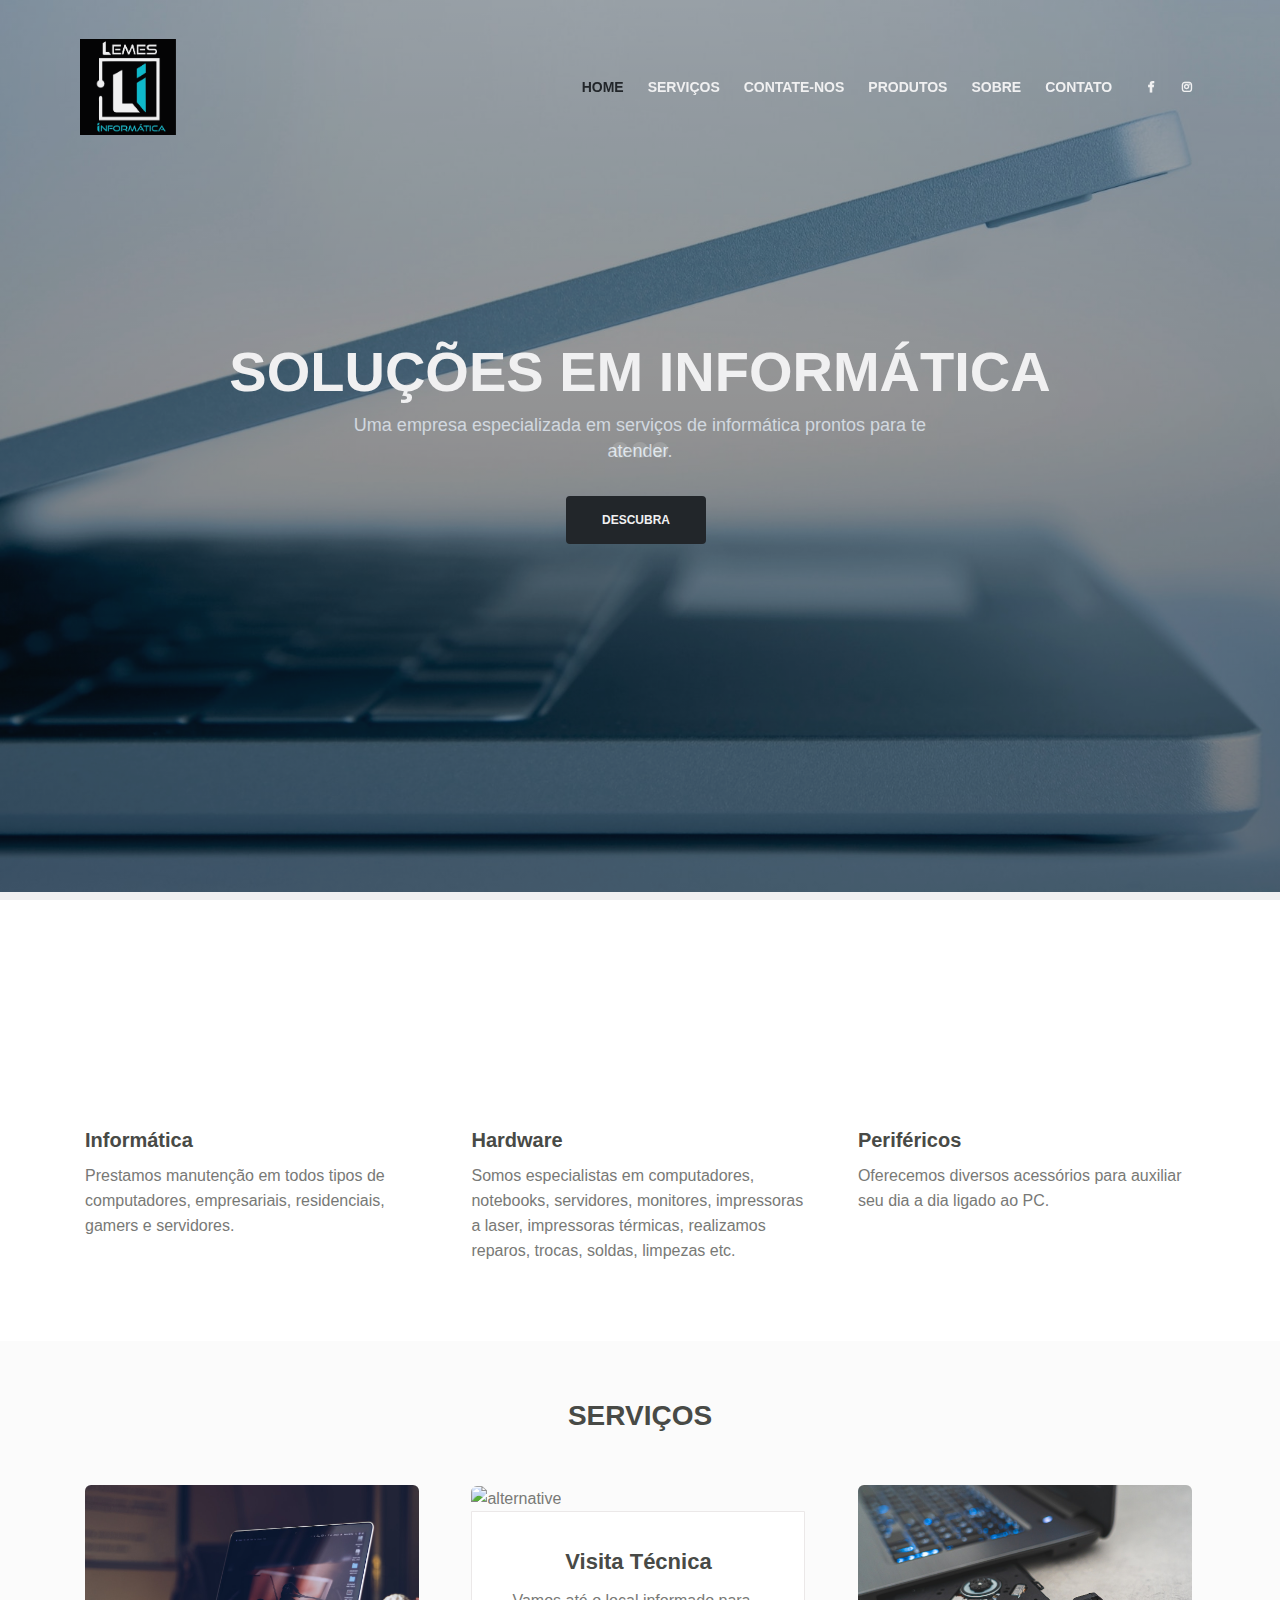
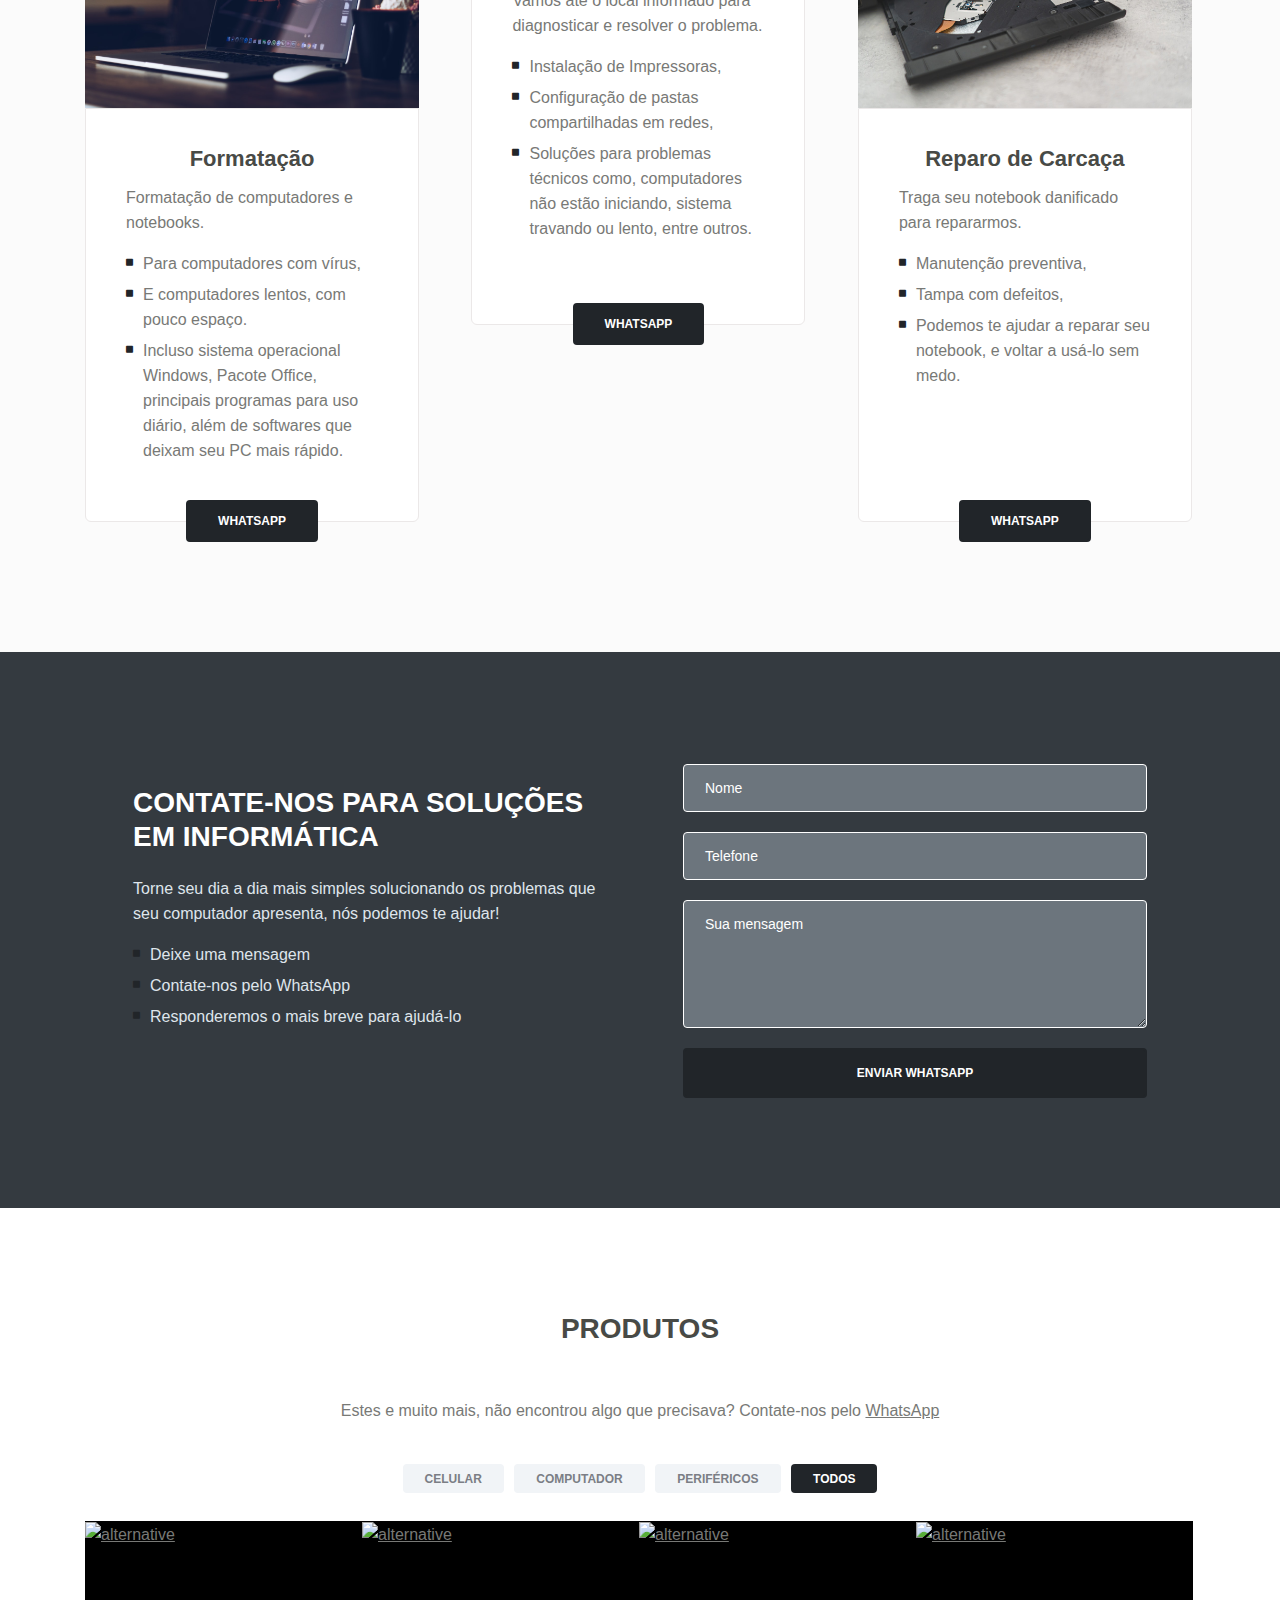
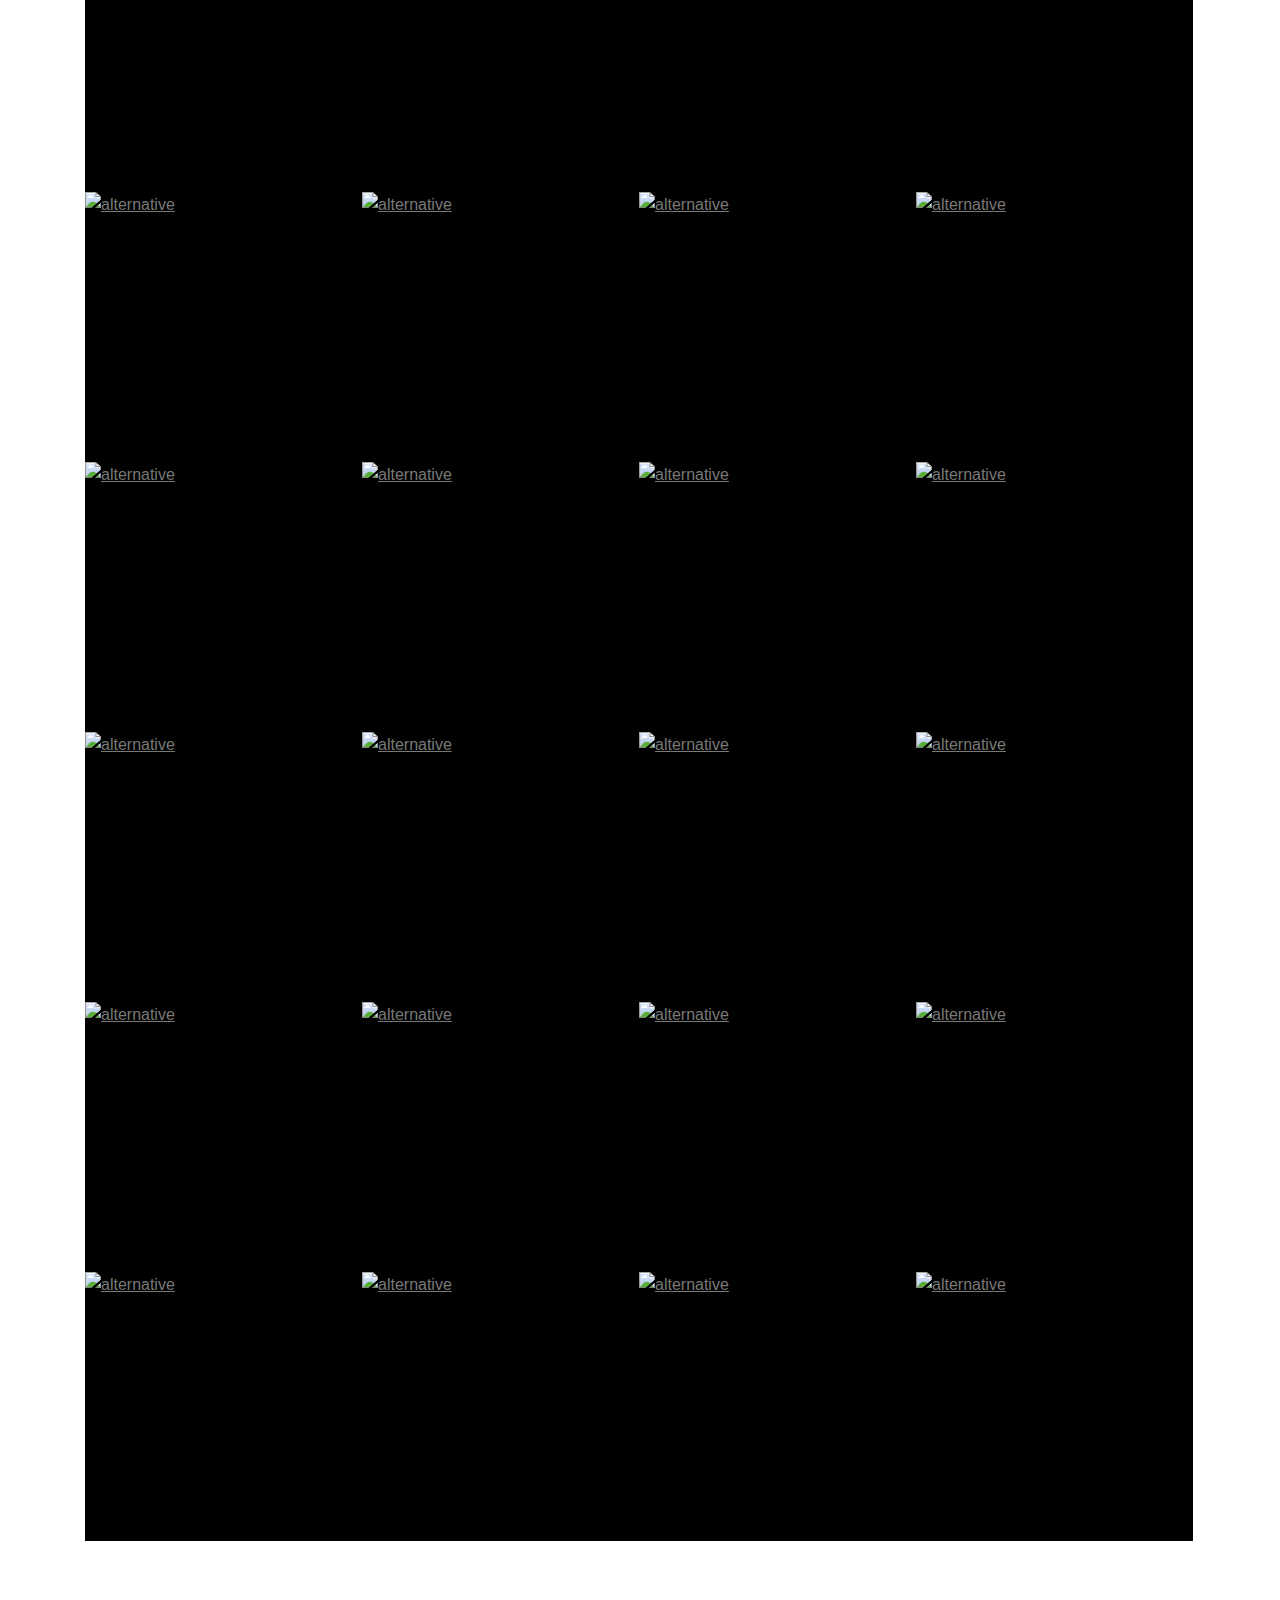
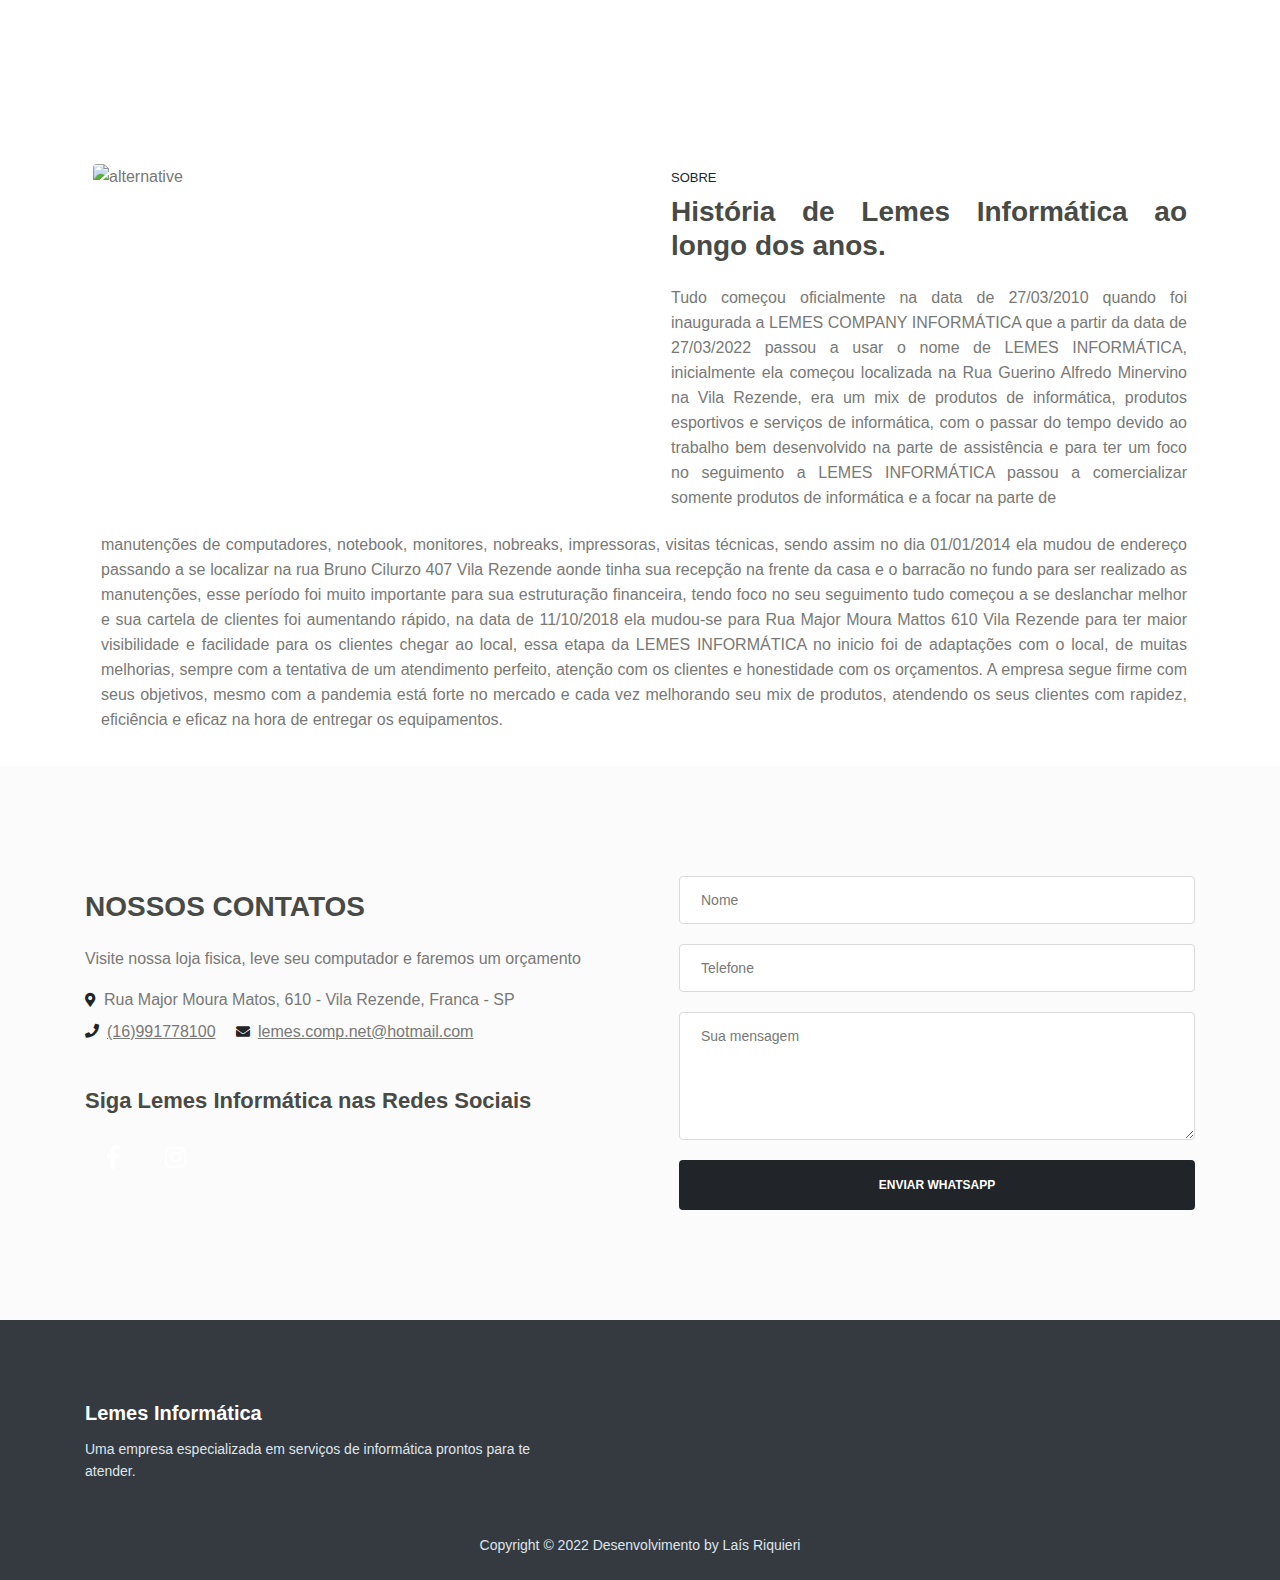
==== commit 5b0e49f3: "logo novo" ====
--- a/index.html
+++ b/index.html
@@ -30,7 +30,7 @@
 	<link href="css/styles.css" rel="stylesheet">
 	
 	<!-- Favicon  -->
-    <link rel="icon" href="images/favicon.ico">
+    <link rel="icon" href="images/logonovo.jpeg">
 </head>
 <body data-spy="scroll" data-target=".fixed-top">
     
@@ -51,7 +51,7 @@
         <!-- <a class="navbar-brand logo-text page-scroll" href="index.html">Aria</a> -->
 
         <!-- Image Logo -->
-        <a class="navbar-brand logo-image" href="index.html"><img src="images/logo.png" alt="alternative"></a>
+        <a class="navbar-brand logo-image" href="index.html"><img src="images/logonovo.jpeg" alt="alternative"></a>
         
         <!-- Mobile Menu Toggle Button -->
         <button class="navbar-toggler" type="button" data-toggle="collapse" data-target="#navbarsExampleDefault" aria-controls="navbarsExampleDefault" aria-expanded="false" aria-label="Toggle navigation">
@@ -141,7 +141,7 @@
                         </span>
                         <div class="card-body">
                             <h4 class="card-title">Informática</h4>
-                            <p>Prestamos manutenção em todos tipos de computadores, empresariais, residenciais e gamers.</p>
+                            <p>Prestamos manutenção em todos tipos de computadores, empresariais, residenciais, gamers e servidores.</p>
                         </div>
                     </div>
                     <!-- end of card -->
@@ -154,7 +154,7 @@
                         </span>
                         <div class="card-body">
                             <h4 class="card-title">Hardware</h4>
-                            <p>Somos especialistas em computadores e notebooks, monitores, impressoras a laser, impressoras térmicas, realizamos reparos, trocas, soldas, limpezas etc.</p>
+                            <p>Somos especialistas em computadores, notebooks, servidores, monitores, impressoras a laser, impressoras térmicas, realizamos reparos, trocas, soldas, limpezas etc.</p>
                         </div>
                     </div>
                     <!-- end of card -->
@@ -1023,8 +1023,10 @@
                     </div> <!-- end of text-container -->    
                 </div> <!-- end of col -->
             </div> <!-- end of row -->
-            <br>
-            <p>manutenções de computadores, notebook, monitores, nobreaks, impressoras, visitas técnicas, sendo assim no dia 01/01/2014 ela mudou de endereço passando a se localizar na rua Bruno Cilurzo 407 Vila Rezende aonde tinha sua recepção na frente da casa e o barracão no fundo para ser realizado as manutenções, esse período foi muito importante para sua estruturação financeira, tendo foco no seu seguimento tudo começou a se deslanchar melhor e sua cartela de clientes foi aumentando rápido, na data de 11/10/2019 ela mudou-se para Rua Major Moura Mattos 610 Vila Rezende para ter maior visibilidade e facilidade para os clientes chegar ao local, essa etapa da LEMES INFORMÁTICA foi no inicio foi de adaptações com o local e de muitas melhorias, sempre com a tentativa de um atendimento perfeito, atenção com os clientes e honestidade com os orçamentos. a empresa segue firme com seus objetivos, mesmo com a pandemia está forte no mercado e cada vez melhorando seu mix de produtos e cada vez mais atendendo os seus clientes com rapidez, eficiência e eficaz na hora de entregar os equipamentos.</p>       
+        
+            <div class="text-container">
+            <p>manutenções de computadores, notebook, monitores, nobreaks, impressoras, visitas técnicas, sendo assim no dia 01/01/2014 ela mudou de endereço passando a se localizar na rua Bruno Cilurzo 407 Vila Rezende aonde tinha sua recepção na frente da casa e o barracão no fundo para ser realizado as manutenções, esse período foi muito importante para sua estruturação financeira, tendo foco no seu seguimento tudo começou a se deslanchar melhor e sua cartela de clientes foi aumentando rápido, na data de 11/10/2018 ela mudou-se para Rua Major Moura Mattos 610 Vila Rezende para ter maior visibilidade e facilidade para os clientes chegar ao local, essa etapa da LEMES INFORMÁTICA no inicio foi de adaptações com o local, de muitas melhorias, sempre com a tentativa de um atendimento perfeito, atenção com os clientes e honestidade com os orçamentos. A empresa segue firme com seus objetivos, mesmo com a pandemia está forte no mercado e cada vez melhorando seu mix de produtos, atendendo os seus clientes com rapidez, eficiência e eficaz na hora de entregar os equipamentos.</p>       
+            </div>
         </div> <!-- end of container -->
     </div> <!-- end of counter -->
     <!-- end of about -->
--- a/css/styles.css
+++ b/css/styles.css
@@ -518,7 +518,7 @@
 }
 
 .navbar-custom .navbar-brand.logo-image img {
-    width: 5rem;
+    width: 6rem;
 	height: 6rem;
 	
 }
@@ -1772,7 +1772,7 @@
 
 	/* About */
 	.counter #counter {
-		text-align: left;
+		text-align: justify;
 	}
 
 	
@@ -2172,6 +2172,7 @@
 		margin-top: 0.375rem;
 		margin-right: 0.5rem;
 		margin-left: 1rem;
+		text-align: justify;
 	}
 	/* end of about */
 	
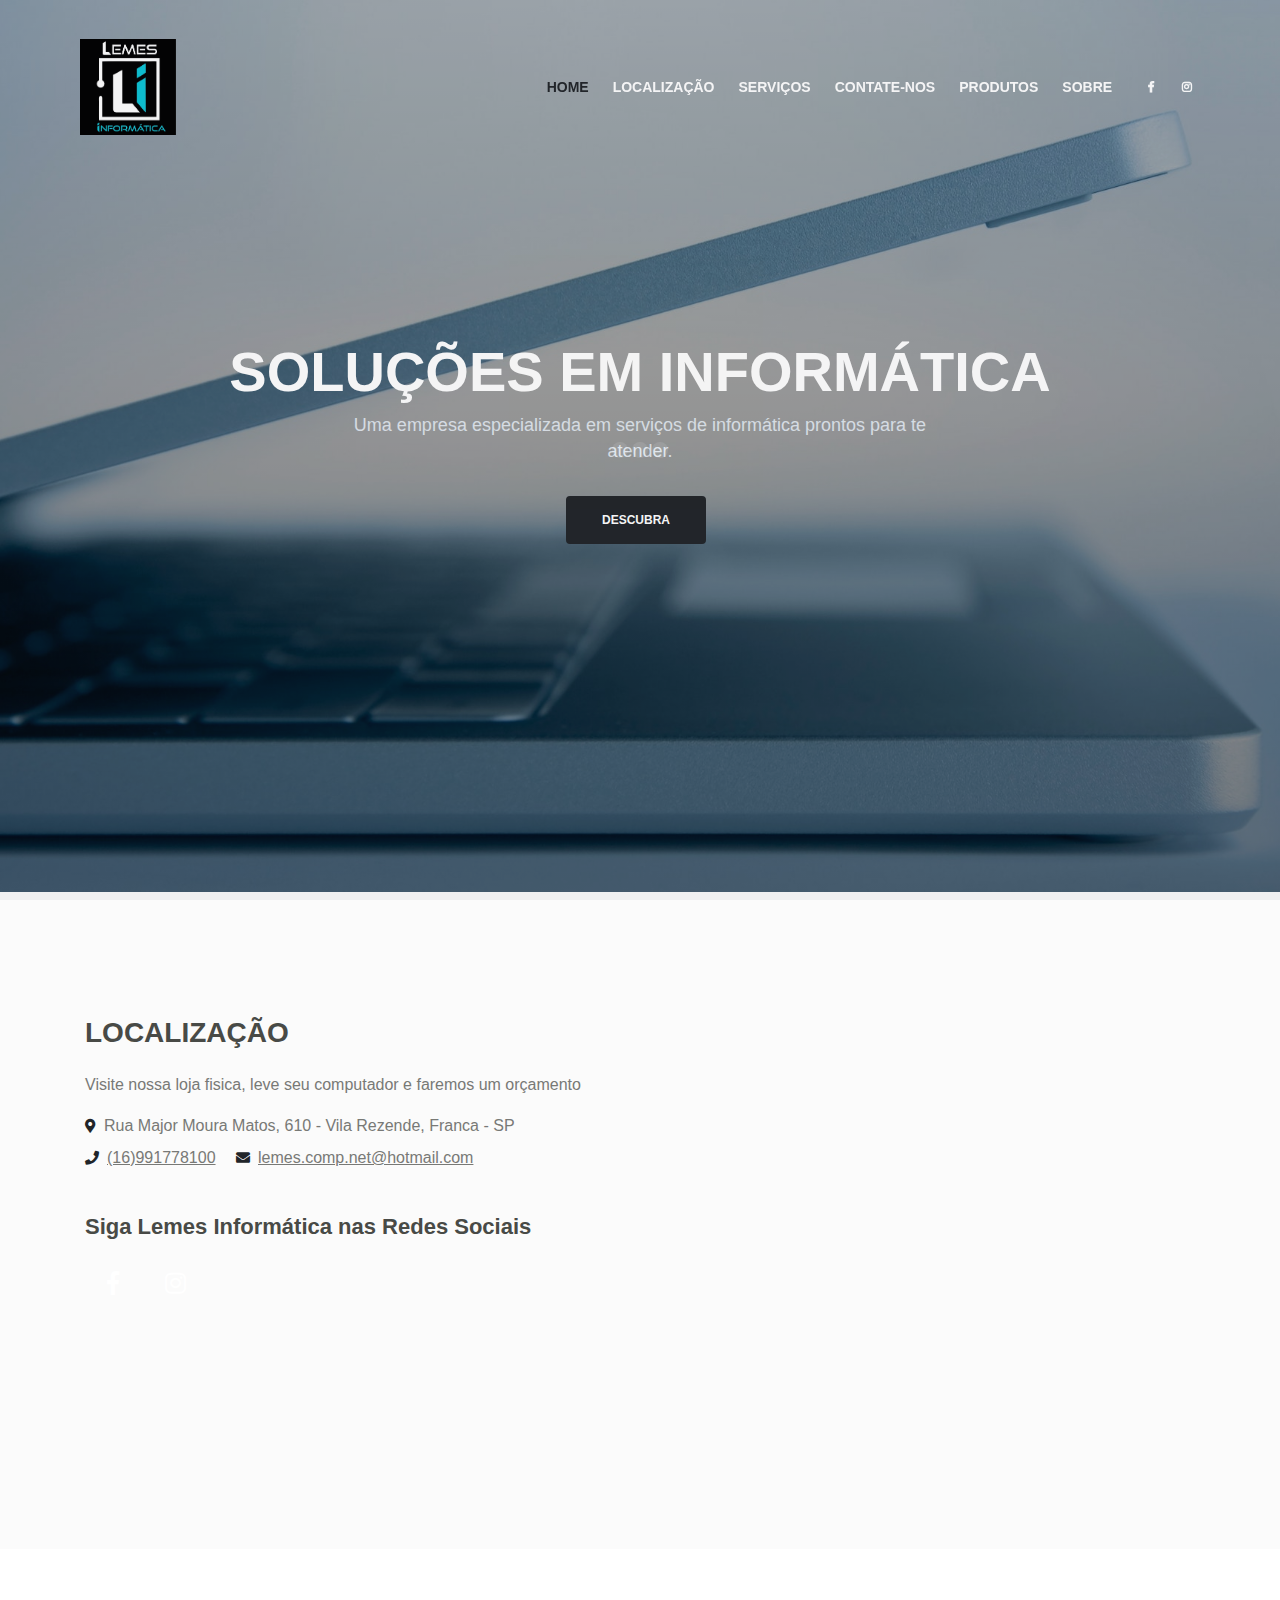
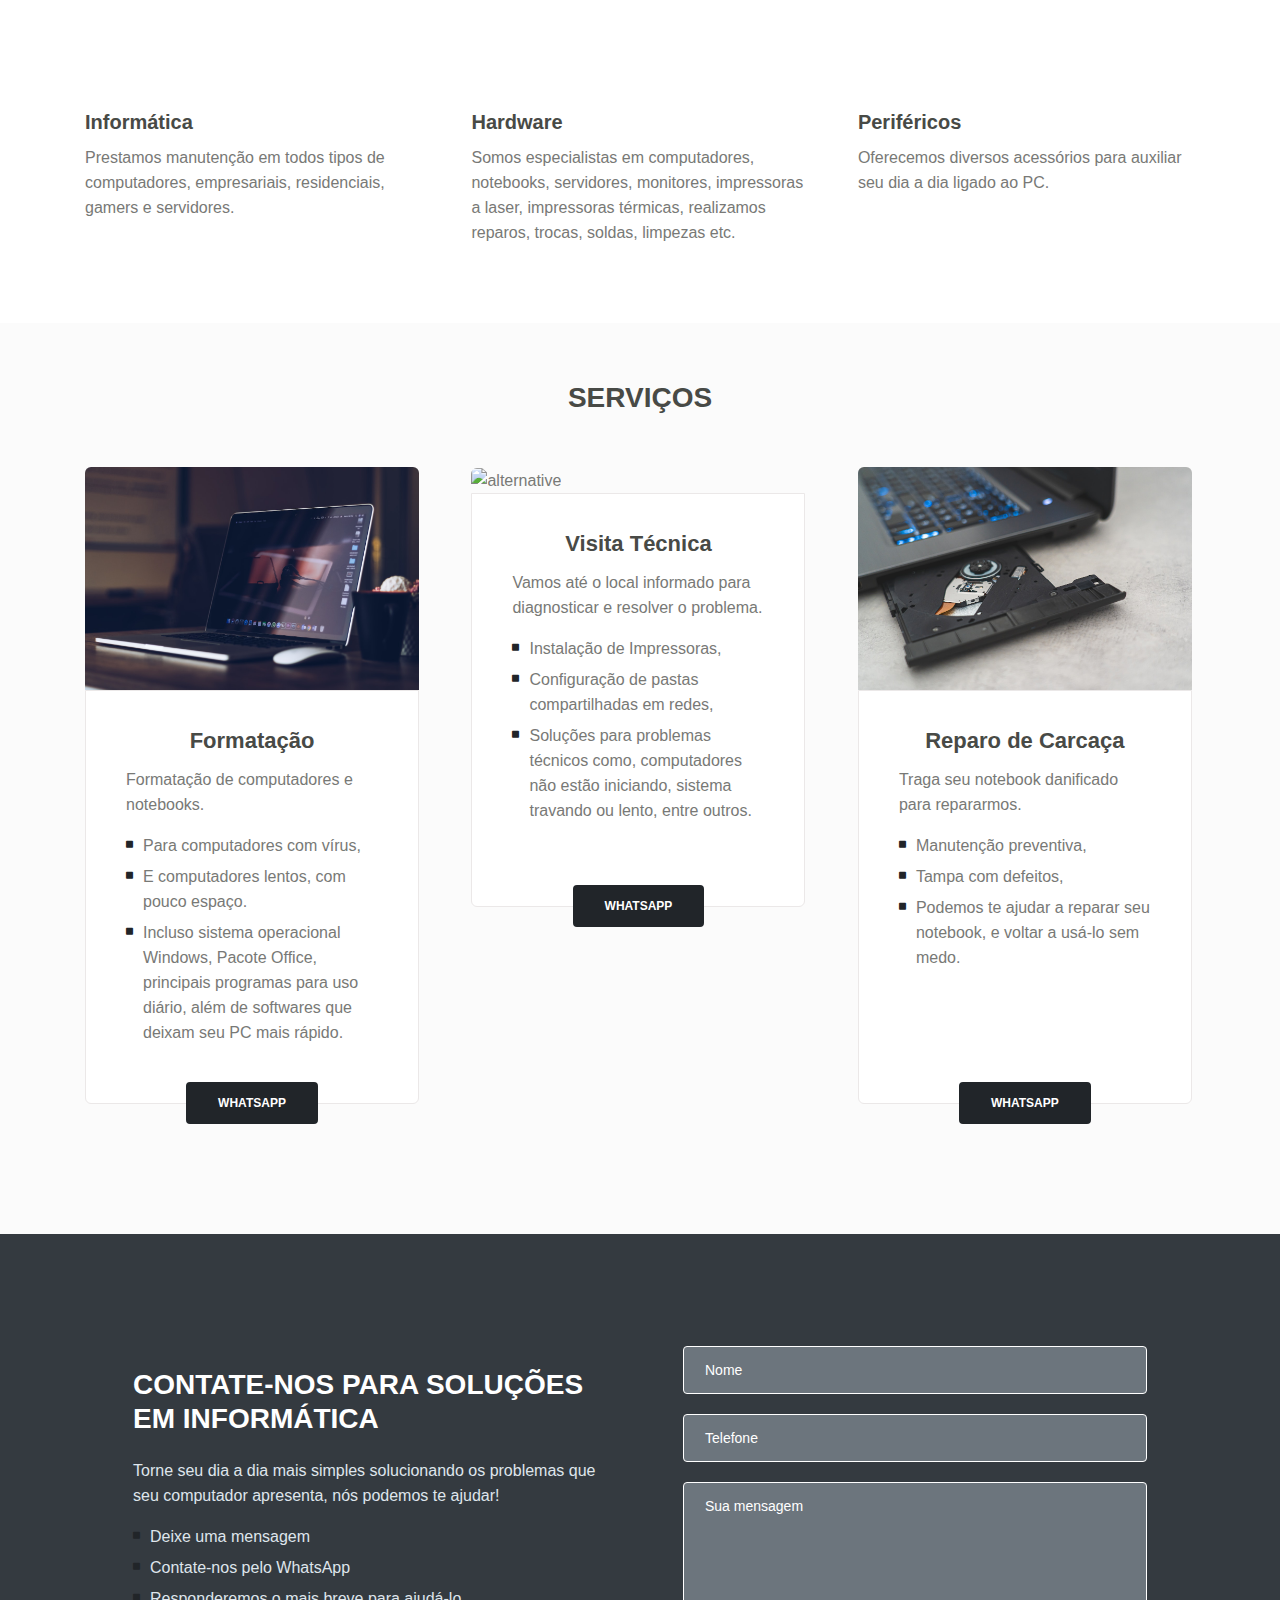
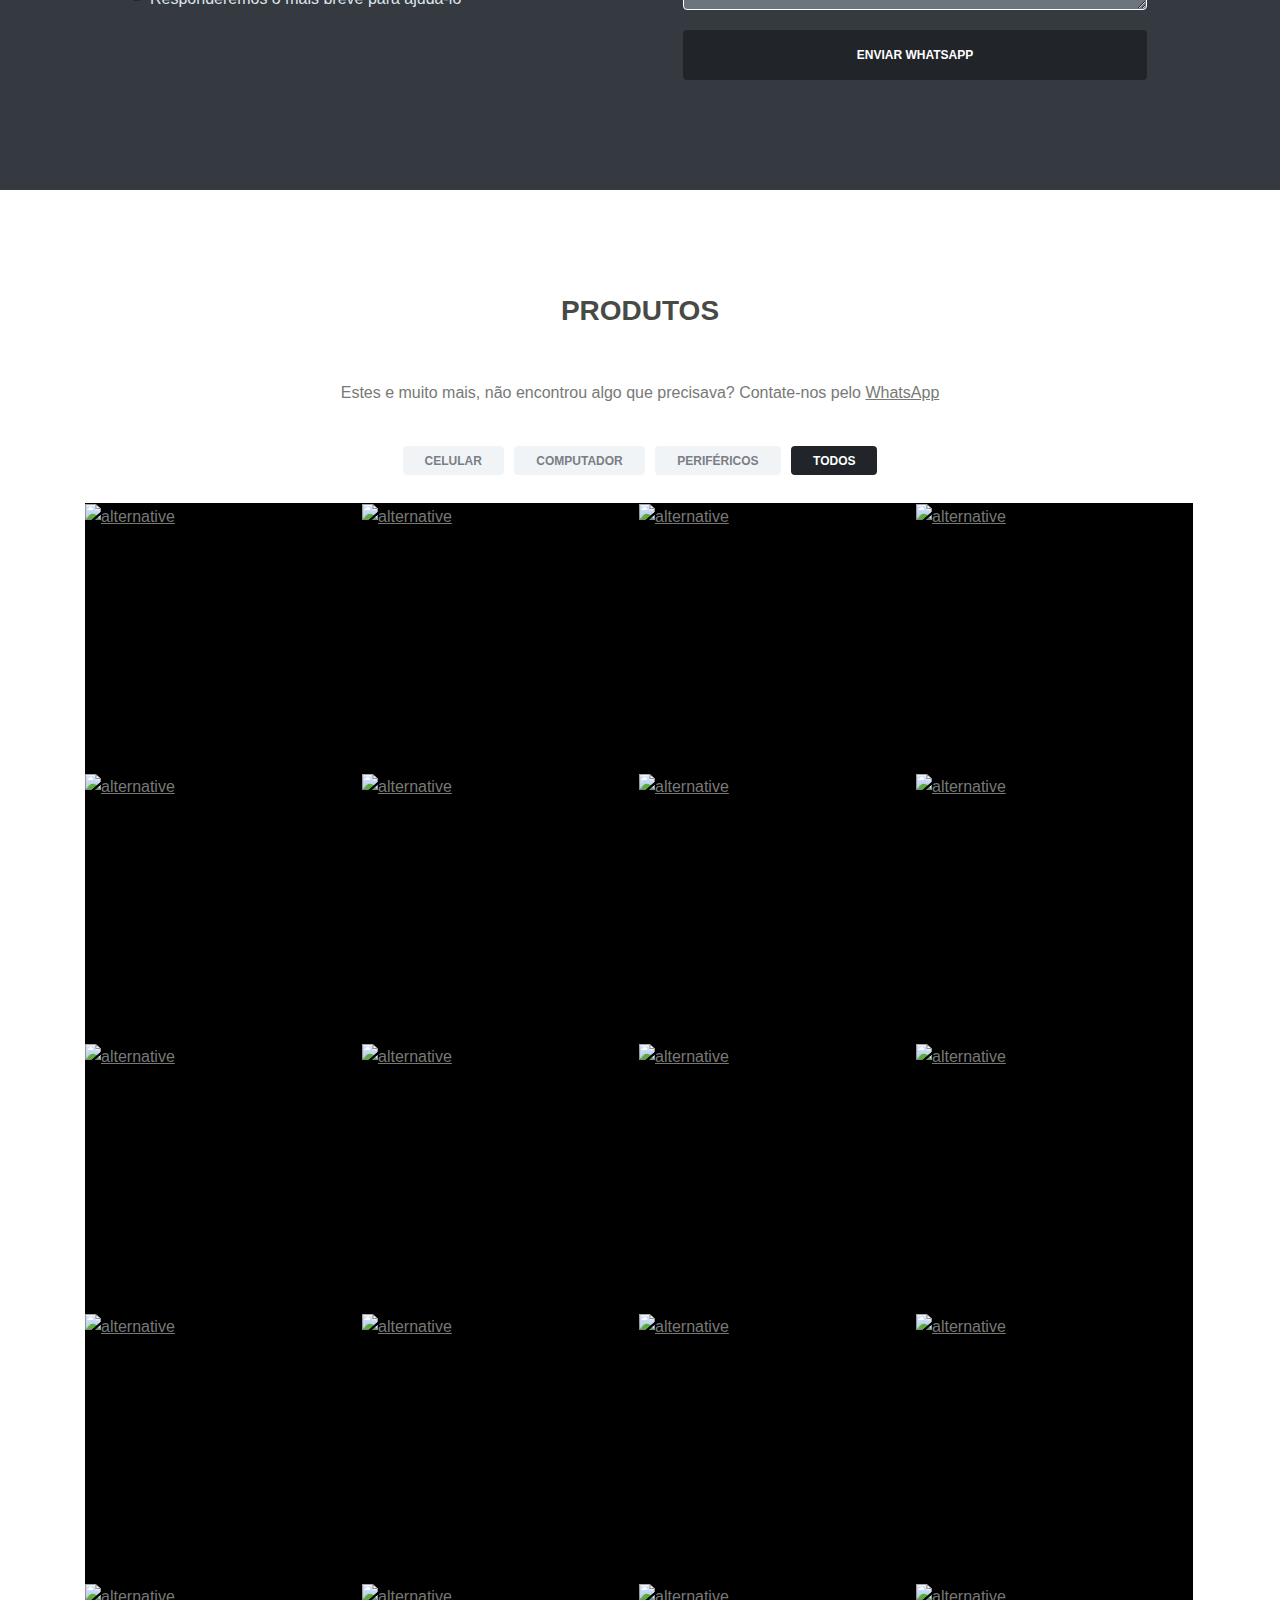
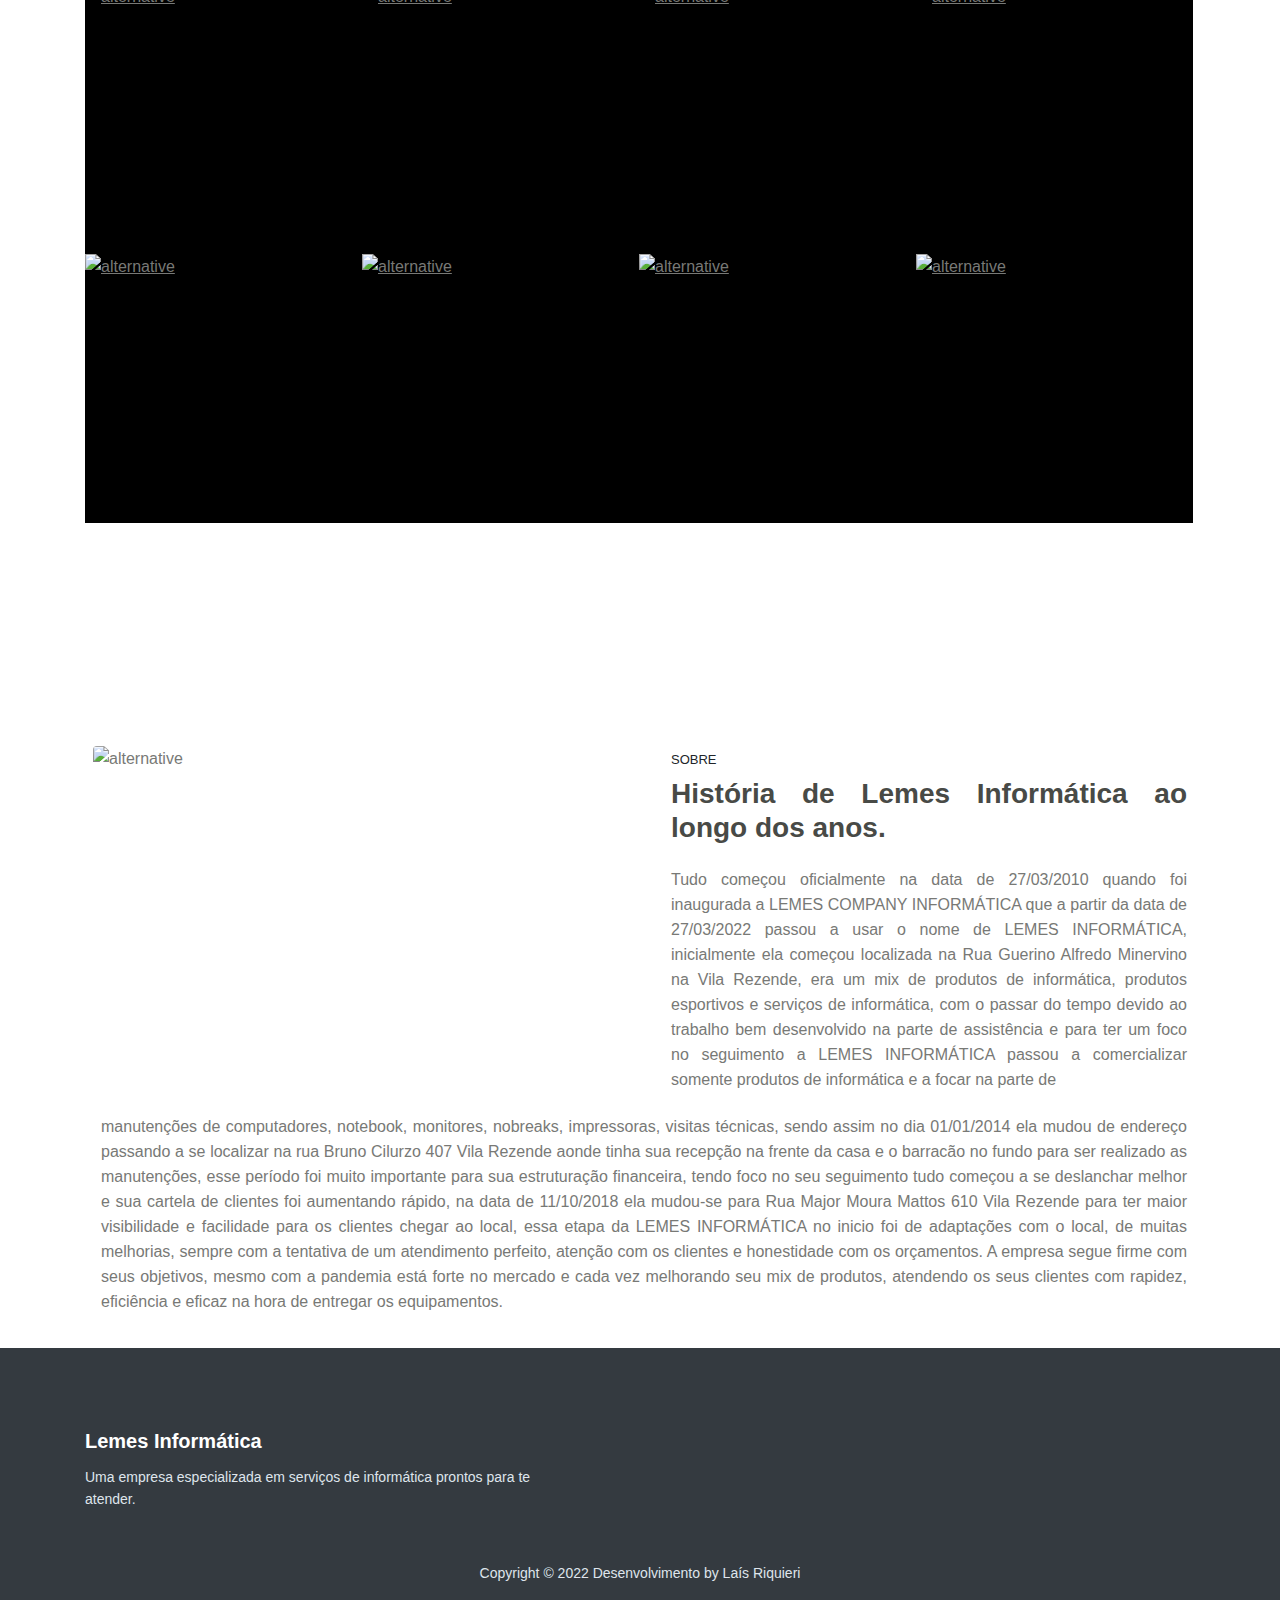
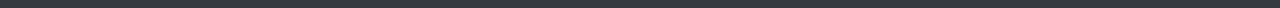
==== commit 7c89be8a: "Destaque endereco e adicao de maps" ====
--- a/index.html
+++ b/index.html
@@ -66,6 +66,9 @@
                     <a class="nav-link page-scroll" href="#header">HOME <span class="sr-only">(current)</span></a>
                 </li>
                 <li class="nav-item">
+                    <a class="nav-link page-scroll" href="#contact">LOCALIZAÇÃO</a>
+                </li>
+                <li class="nav-item">
                     <a class="nav-link page-scroll" href="#services">SERVIÇOS</a>
                 </li>
                 <li class="nav-item">
@@ -82,19 +85,16 @@
                 </li>
                 <!-- end of dropdown menu -->
 
-                <li class="nav-item">
-                    <a class="nav-link page-scroll" href="#contact">CONTATO</a>
-                </li>
             </ul>
             <span class="nav-item social-icons">
                 <span class="fa-stack">
-                    <a href="https://www.facebook.com/lemescompany.lemes/" target="_blank">
+                    <a href="https://www.facebook.com/lemesinformatica/" target="_blank">
                         <span class="hexagon"></span>
                         <i class="fab fa-facebook-f fa-stack-1x"></i>
                     </a>
                 </span>
                 <span class="fa-stack">
-                    <a href="https://www.instagram.com/lemes.company.informatica/?hl=pt-br" target="_blank">
+                    <a href="https://www.instagram.com/lemesinformatica/?hl=pt-br" target="_blank">
                         <span class="hexagon"></span>
                         <i class="fab fa-instagram fa-stack-1x"></i>
                     </a>
@@ -124,10 +124,54 @@
     <!-- end of header -->
 
 
-    <!-- Description -->
-    <br>
-    <br>
-    <br>
+   
+    <!-- Contact -->
+<div id="contact" class="form-2">
+    <div class="container">
+        <div class="row">
+            <div class="col-lg-6">
+                <div class="text-container">
+                    
+                    <h2>LOCALIZAÇÃO</h2>
+                    <p>Visite nossa loja fisica, leve seu computador e faremos um orçamento</p>
+                    <ul class="list-unstyled li-space-lg">
+                        <li class="address"><i class="fas fa-map-marker-alt"></i>Rua Major Moura Matos, 610 - Vila Rezende, Franca - SP</li>
+                        <li><i class="fas fa-phone"></i><a href="https://wa.me/+5519691778100?text=%20" target="_blank">(16)991778100</a></li>
+                        <li><i class="fas fa-envelope"></i><a href="mailto:lemes.comp.net@hotmail.com">lemes.comp.net@hotmail.com</a></li>
+                    </ul>
+                    <h3>Siga Lemes Informática nas Redes Sociais</h3>
+
+                    <span class="fa-stack">
+                        <a href="https://www.facebook.com/lemesinformatica/" target="_blank">
+                            <span class="hexagon"></span>
+                            <i class="fab fa-facebook-f fa-stack-1x"></i>
+                        </a>
+                    </span>
+                    
+                    <span class="fa-stack">
+                        <a href="https://www.instagram.com/lemesinformatica/?hl=pt-br" target="_blank">
+                            <span class="hexagon"></span>
+                            <i class="fab fa-instagram fa-stack-1x"></i>
+                        </a>
+                    </span>
+                    
+                    
+                </div> <!-- end of text-container -->
+            </div> <!-- end of col -->
+            <div class="col-lg-6">
+                
+                <iframe src="https://www.google.com/maps/embed?pb=!1m18!1m12!1m3!1d3736.4335020220283!2d-47.428770189967125!3d-20.52943658091856!2m3!1f0!2f0!3f0!3m2!1i1024!2i768!4f13.1!3m3!1m2!1s0x94b0a717053b80ad%3A0x999430186575ea00!2sLemes%20Inform%C3%A1tica!5e0!3m2!1spt-BR!2sbr!4v1673736406136!5m2!1spt-BR!2sbr" 
+                    width="600" height="450" style="border:0;" allowfullscreen="" loading="lazy" 
+                    referrerpolicy="no-referrer-when-downgrade">
+                </iframe>
+
+            </div> <!-- end of col -->
+        </div> <!-- end of row -->
+    </div> <!-- end of container -->
+</div> <!-- end of form-2 -->
+<!-- end of contact -->
+
+ <!-- Description -->
     <div class="cards-1">
         <div class="container">
             <div class="row">
@@ -177,7 +221,6 @@
         </div> <!-- end of container -->
     </div> <!-- end of cards-1 -->
     <!-- end of description -->
-
 
     <!-- Services -->
     <div id="services" class="cards-2">
@@ -1032,77 +1075,10 @@
     <!-- end of about -->
 
 
-    <!-- Contact -->
-    <div id="contact" class="form-2">
-        <div class="container">
-            <div class="row">
-                <div class="col-lg-6">
-                    <div class="text-container">
-                        
-                        <h2>NOSSOS CONTATOS</h2>
-                        <p>Visite nossa loja fisica, leve seu computador e faremos um orçamento</p>
-                        <ul class="list-unstyled li-space-lg">
-                            <li class="address"><i class="fas fa-map-marker-alt"></i>Rua Major Moura Matos, 610 - Vila Rezende, Franca - SP</li>
-                            <li><i class="fas fa-phone"></i><a href="https://wa.me/+5519691778100?text=%20" target="_blank">(16)991778100</a></li>
-                            <li><i class="fas fa-envelope"></i><a href="mailto:lemes.comp.net@hotmail.com">lemes.comp.net@hotmail.com</a></li>
-                        </ul>
-                        <h3>Siga Lemes Informática nas Redes Sociais</h3>
-
-                        <span class="fa-stack">
-                            <a href="https://www.facebook.com/lemescompany.lemes/" target="_blank">
-                                <span class="hexagon"></span>
-                                <i class="fab fa-facebook-f fa-stack-1x"></i>
-                            </a>
-                        </span>
-                        
-                        <span class="fa-stack">
-                            <a href="https://www.instagram.com/lemes.company.informatica/?hl=pt-br" target="_blank">
-                                <span class="hexagon"></span>
-                                <i class="fab fa-instagram fa-stack-1x"></i>
-                            </a>
-                        </span>
-                        
-                        
-                    </div> <!-- end of text-container -->
-                </div> <!-- end of col -->
-                <div class="col-lg-6">
-                    
-                    <!-- Contact Form -->
-                    <form id="formulario">
-                        <div class="form-group">
-                            <input type="text" class="form-control-input" id="nomeid2" name="nome" required="required">
-                            <label class="label-control" for="nome">Nome</label>
-                            <div class="help-block with-errors"></div>
-                        </div>
-                        <div class="form-group">
-                            <input type="text" class="form-control-input" id="telefoneid2" name="telefone" required="required">
-                            <label class="label-control" for="telefone">Telefone</label>
-                            <div class="help-block with-errors"></div>
-                        </div>
-                        <div class="form-group">
-                            <textarea class="form-control-textarea" id="mensagemid2" name="mensagem" required="required"></textarea>
-                            <label class="label-control" for="mensagem">Sua mensagem</label>
-                            <div class="help-block with-errors"></div>
-                        </div>
-                        
-                        <div class="form-group">
-                            <input type="submit" class="form-control-submit-button" onclick="Enviar2();" value="ENVIAR WHATSAPP">
-                        </div>
-                        
-                    </form>
-                    <!-- end of contact form -->
-
-                </div> <!-- end of col -->
-            </div> <!-- end of row -->
-        </div> <!-- end of container -->
-    </div> <!-- end of form-2 -->
-    <!-- end of contact -->
-
-
     <!-- Footer -->
     <div class="footer">
         <div class="container">
-            <div class="row">
+            <div class="row"> 
                 <div class="col-md-6">
                     <div class="text-container about">
                         <h4>Lemes Informática</h4>
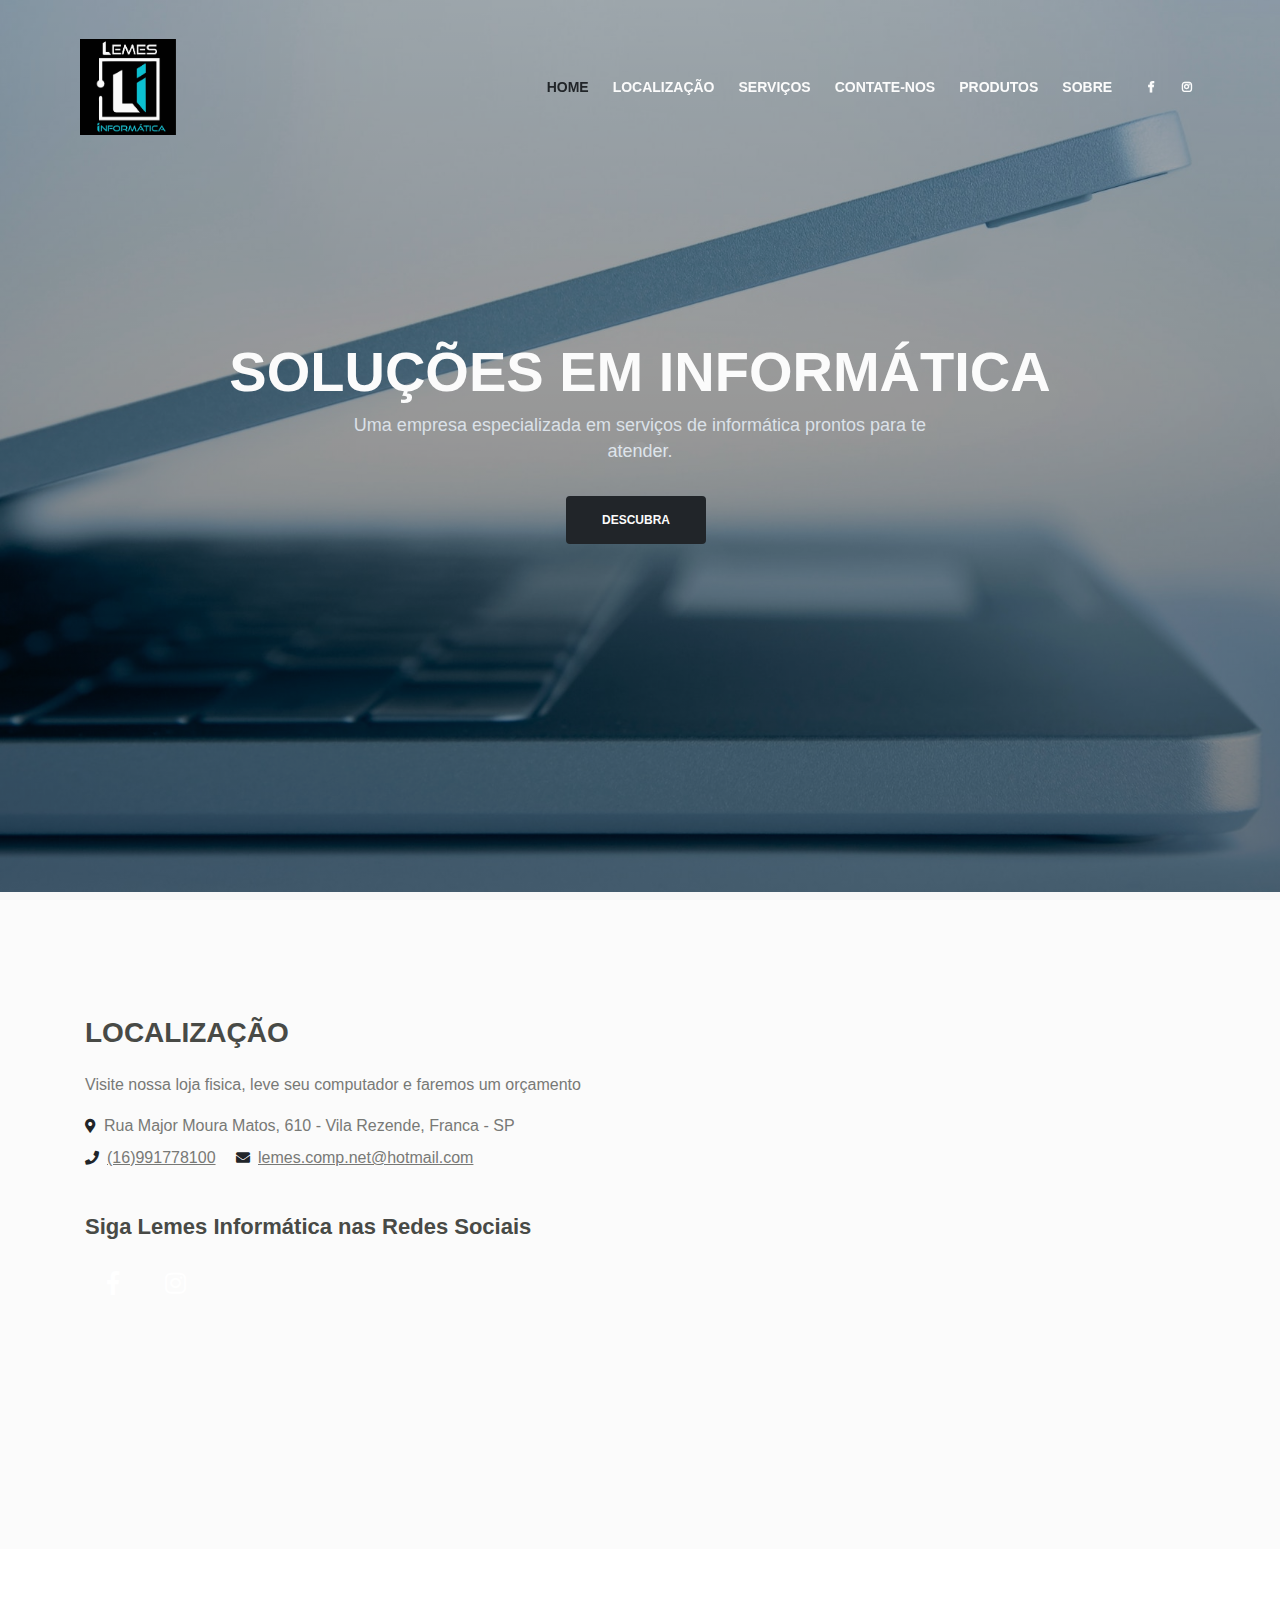
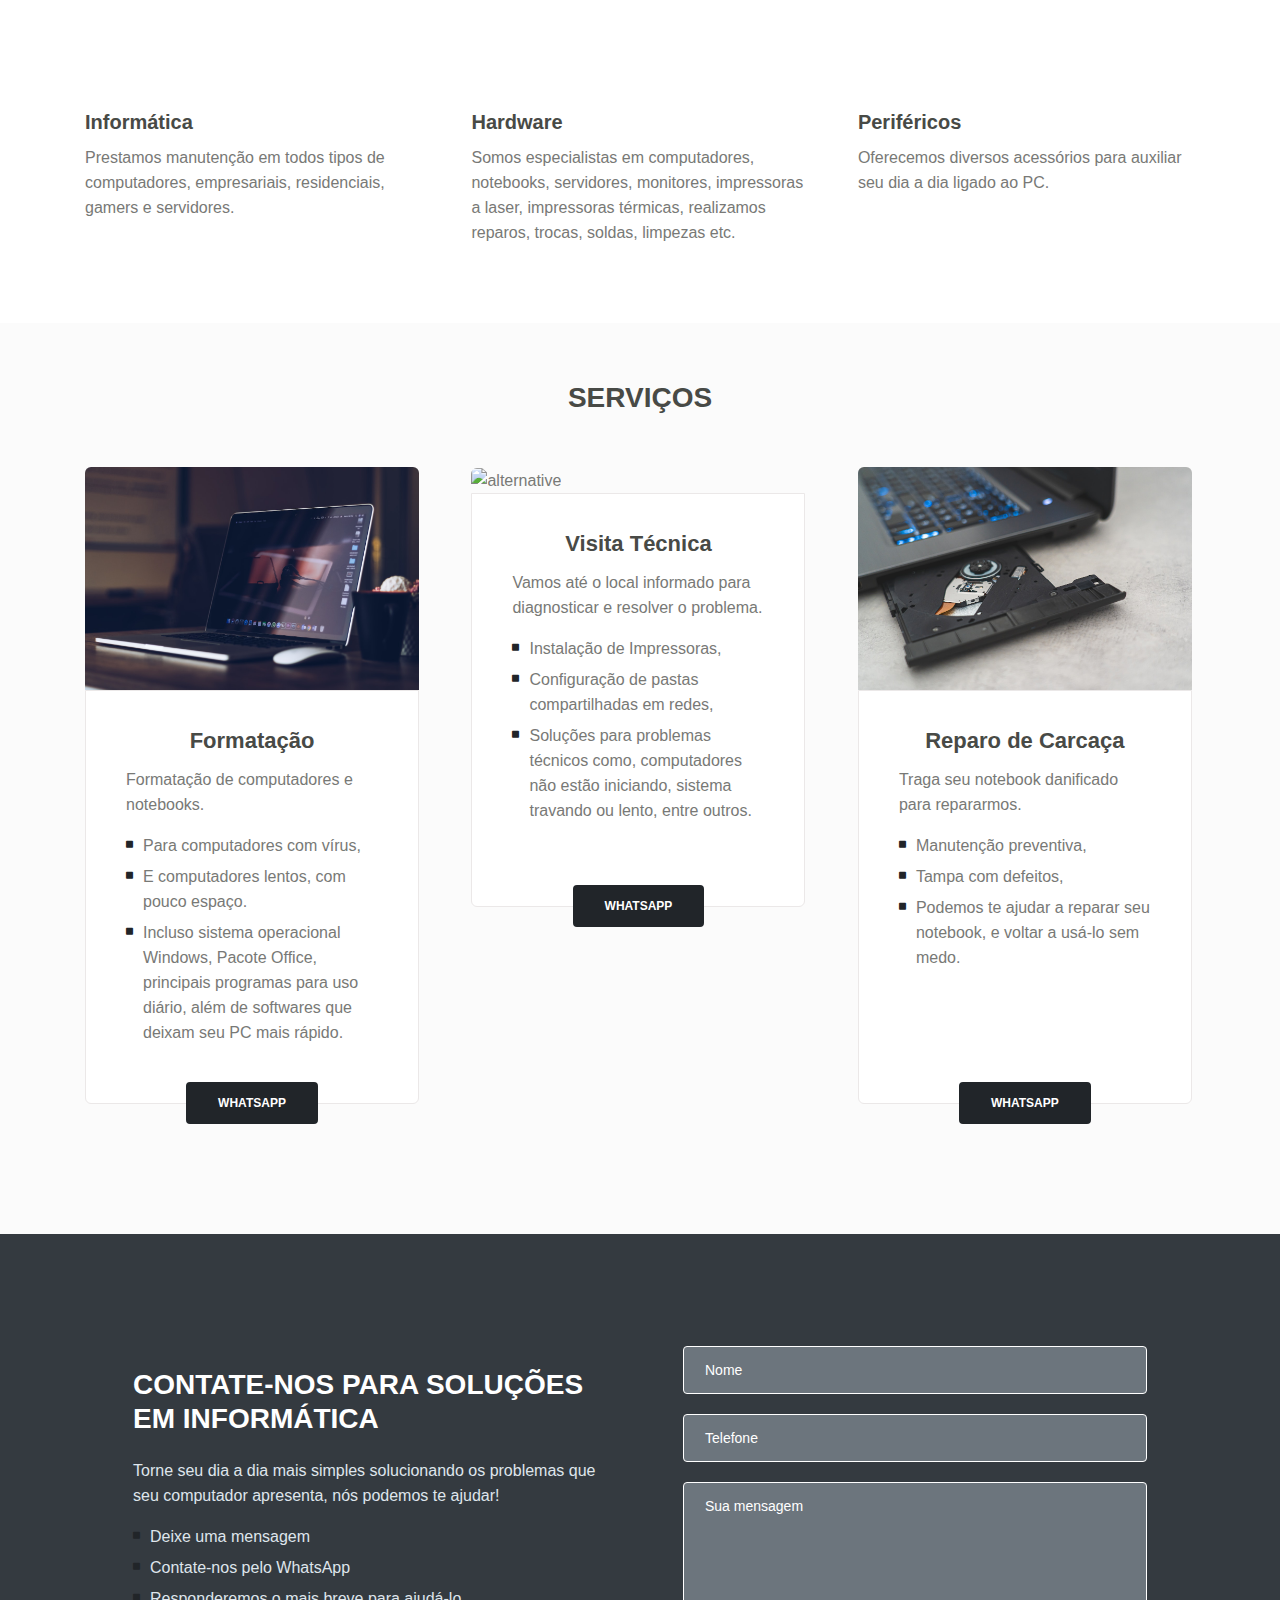
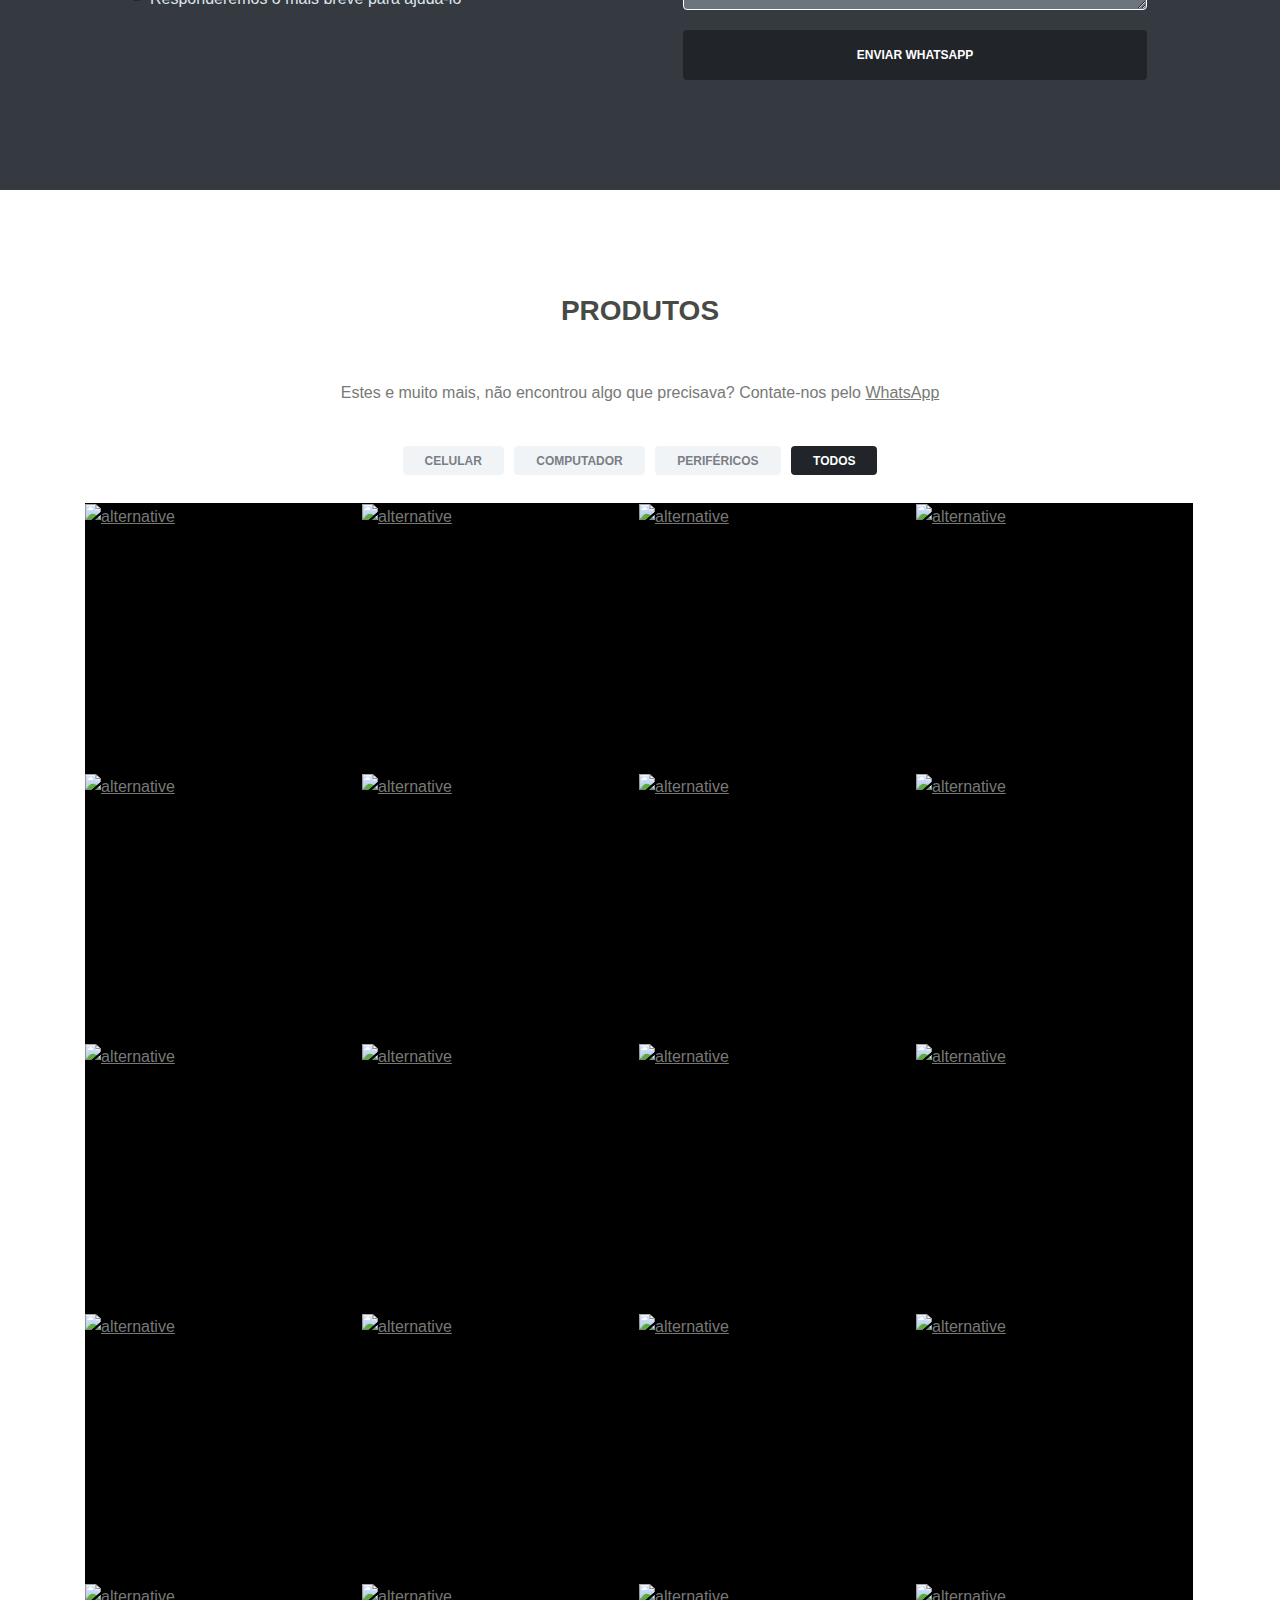
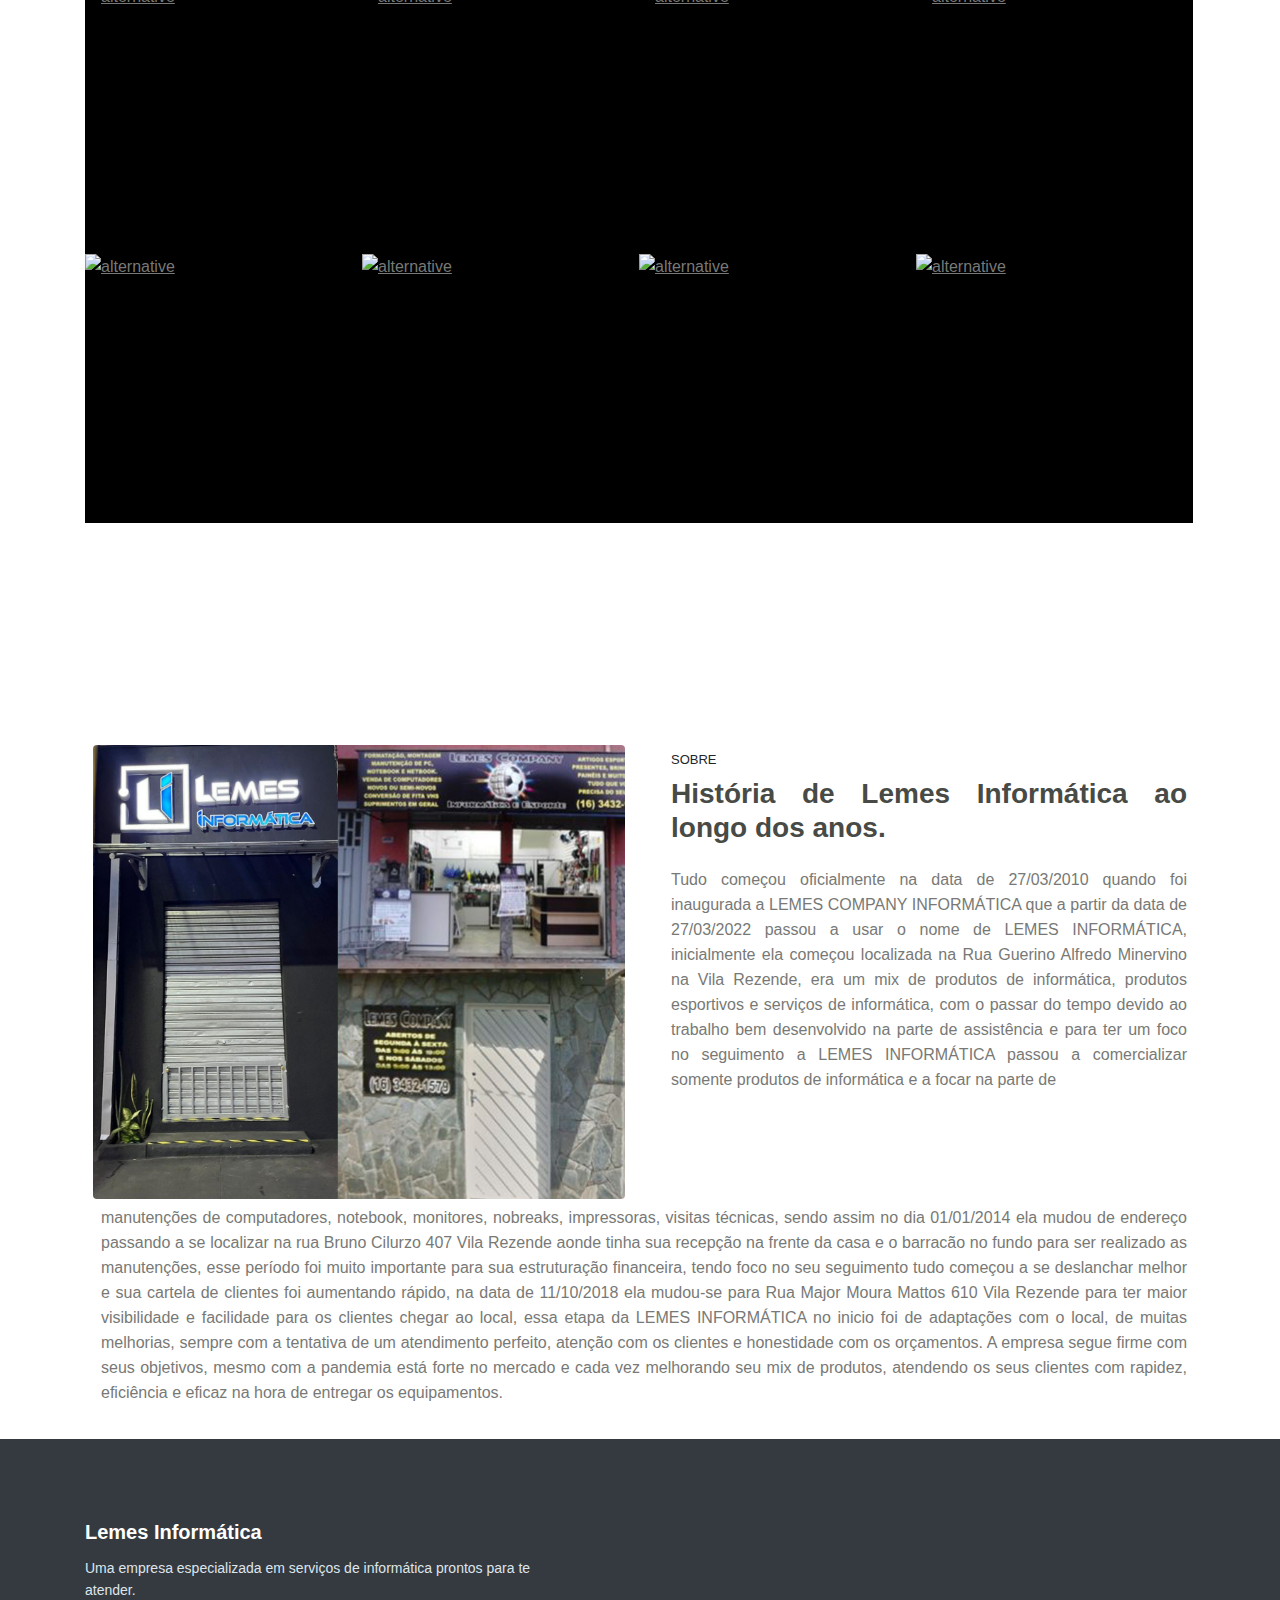
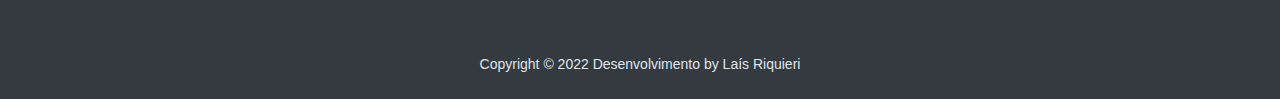
==== commit f7e2ffdb: "nova img sobre" ====
--- a/index.html
+++ b/index.html
@@ -1055,7 +1055,7 @@
             <div class="row">
                 <div class="col-lg-5 col-xl-6">
                     <div class="image-container">
-                        <img class="img-fluid" src="images/sobre.jpeg" alt="alternative">
+                        <img class="img-fluid" src="images/sobre.png" alt="alternative">
                     </div> <!-- end of image-container -->
                 </div> <!-- end of col -->
                 <div class="col-lg-7 col-xl-6">
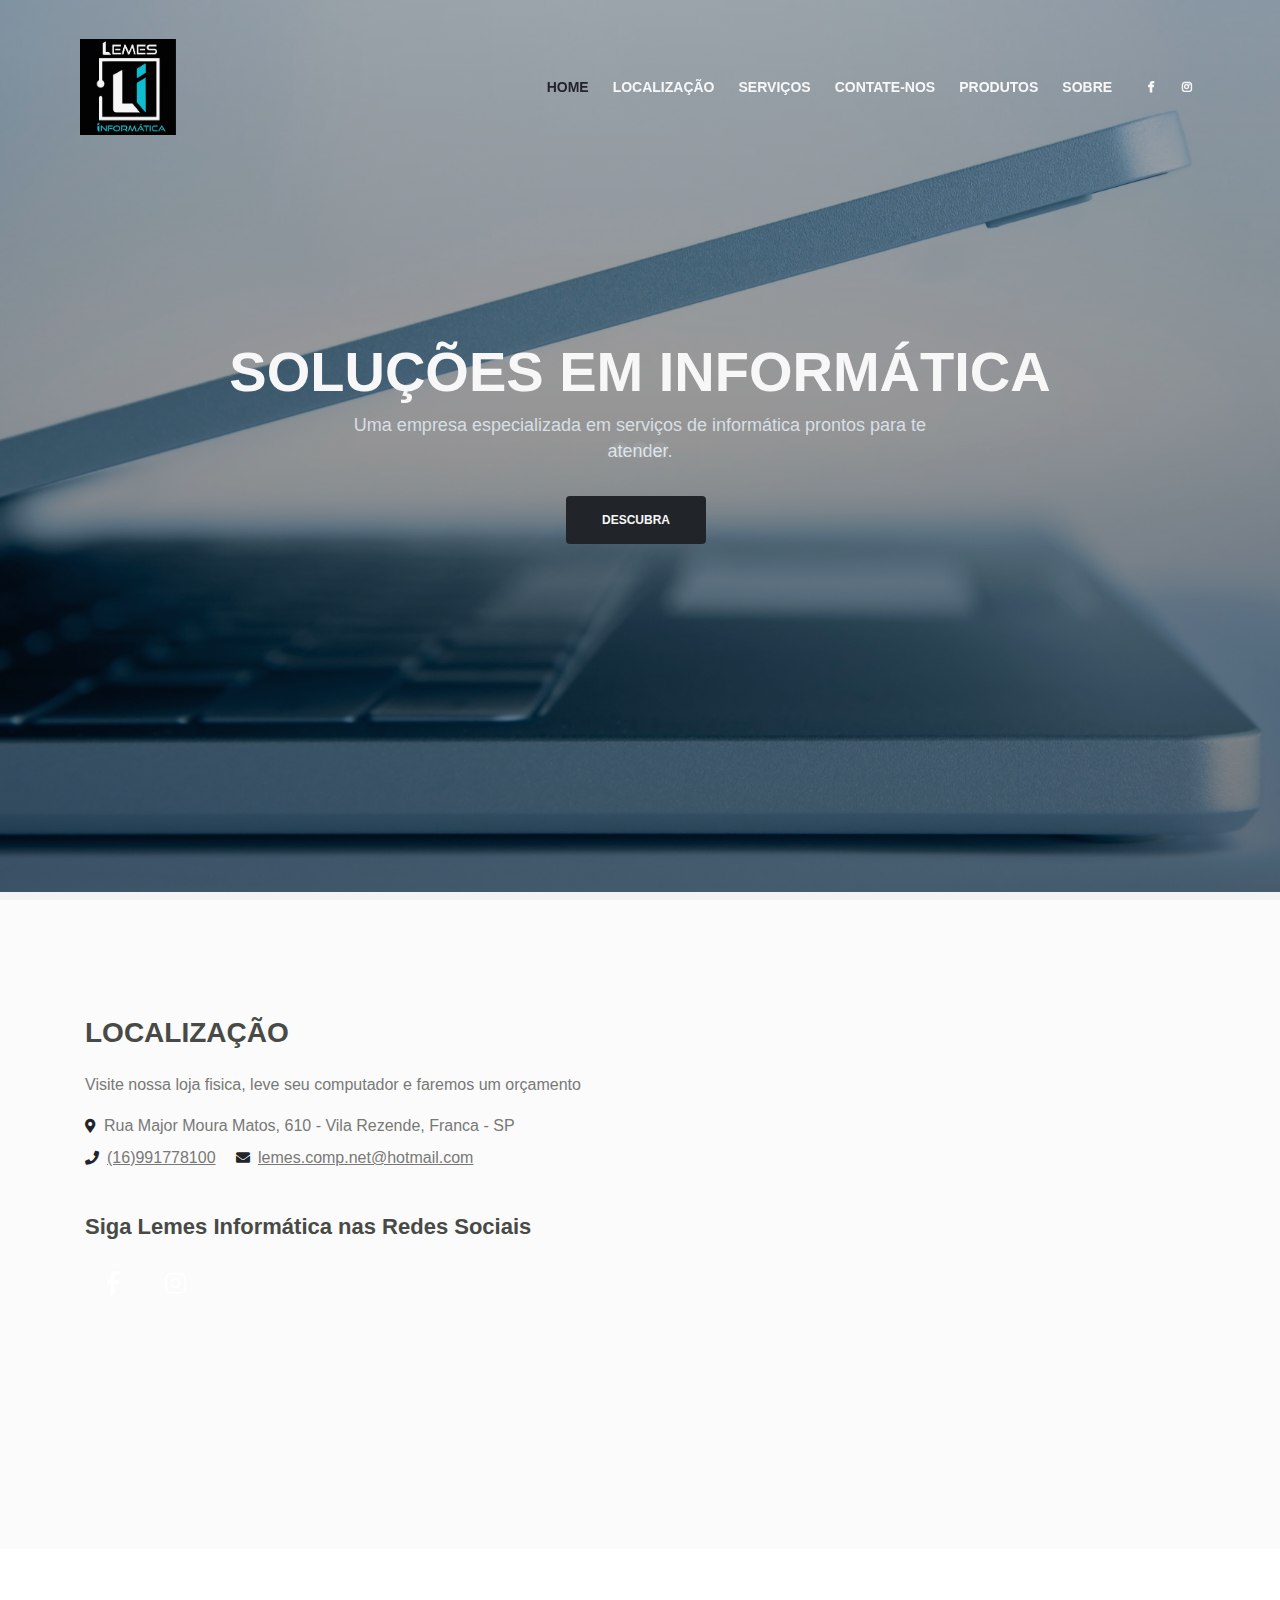
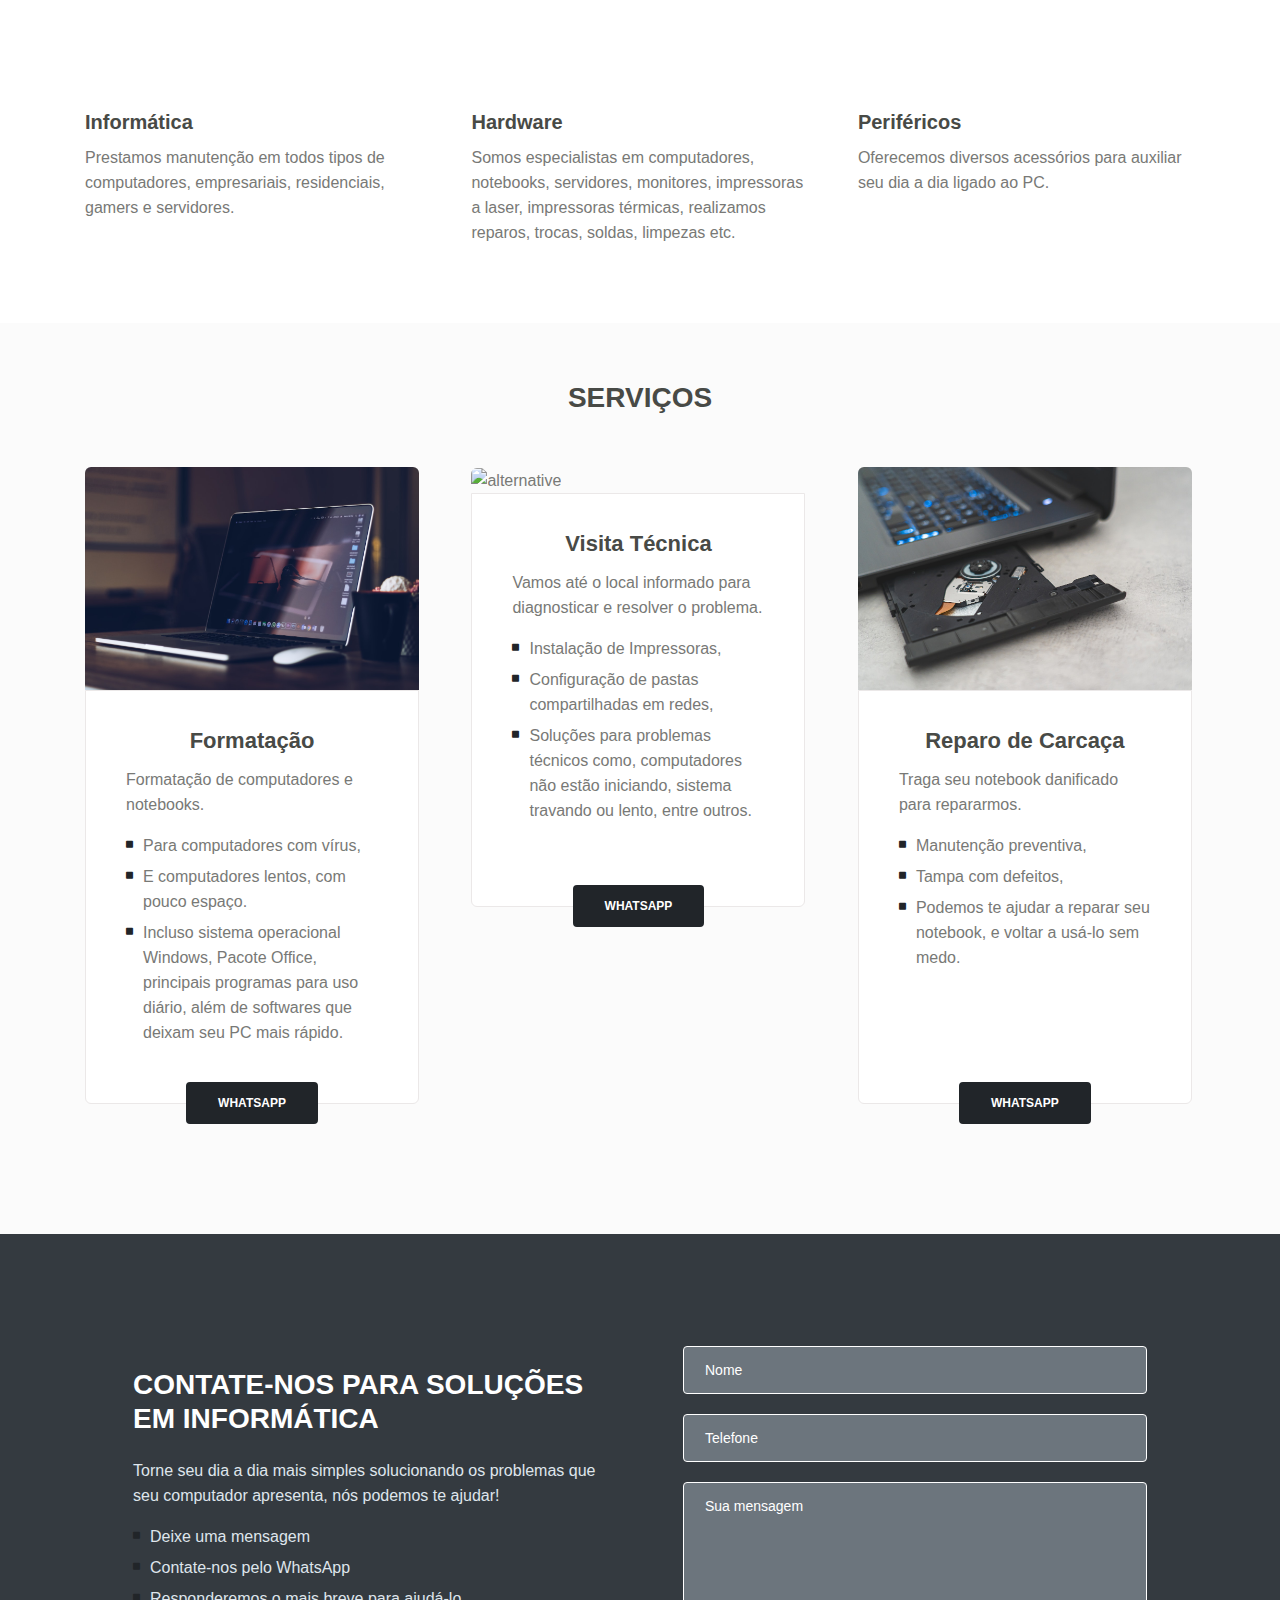
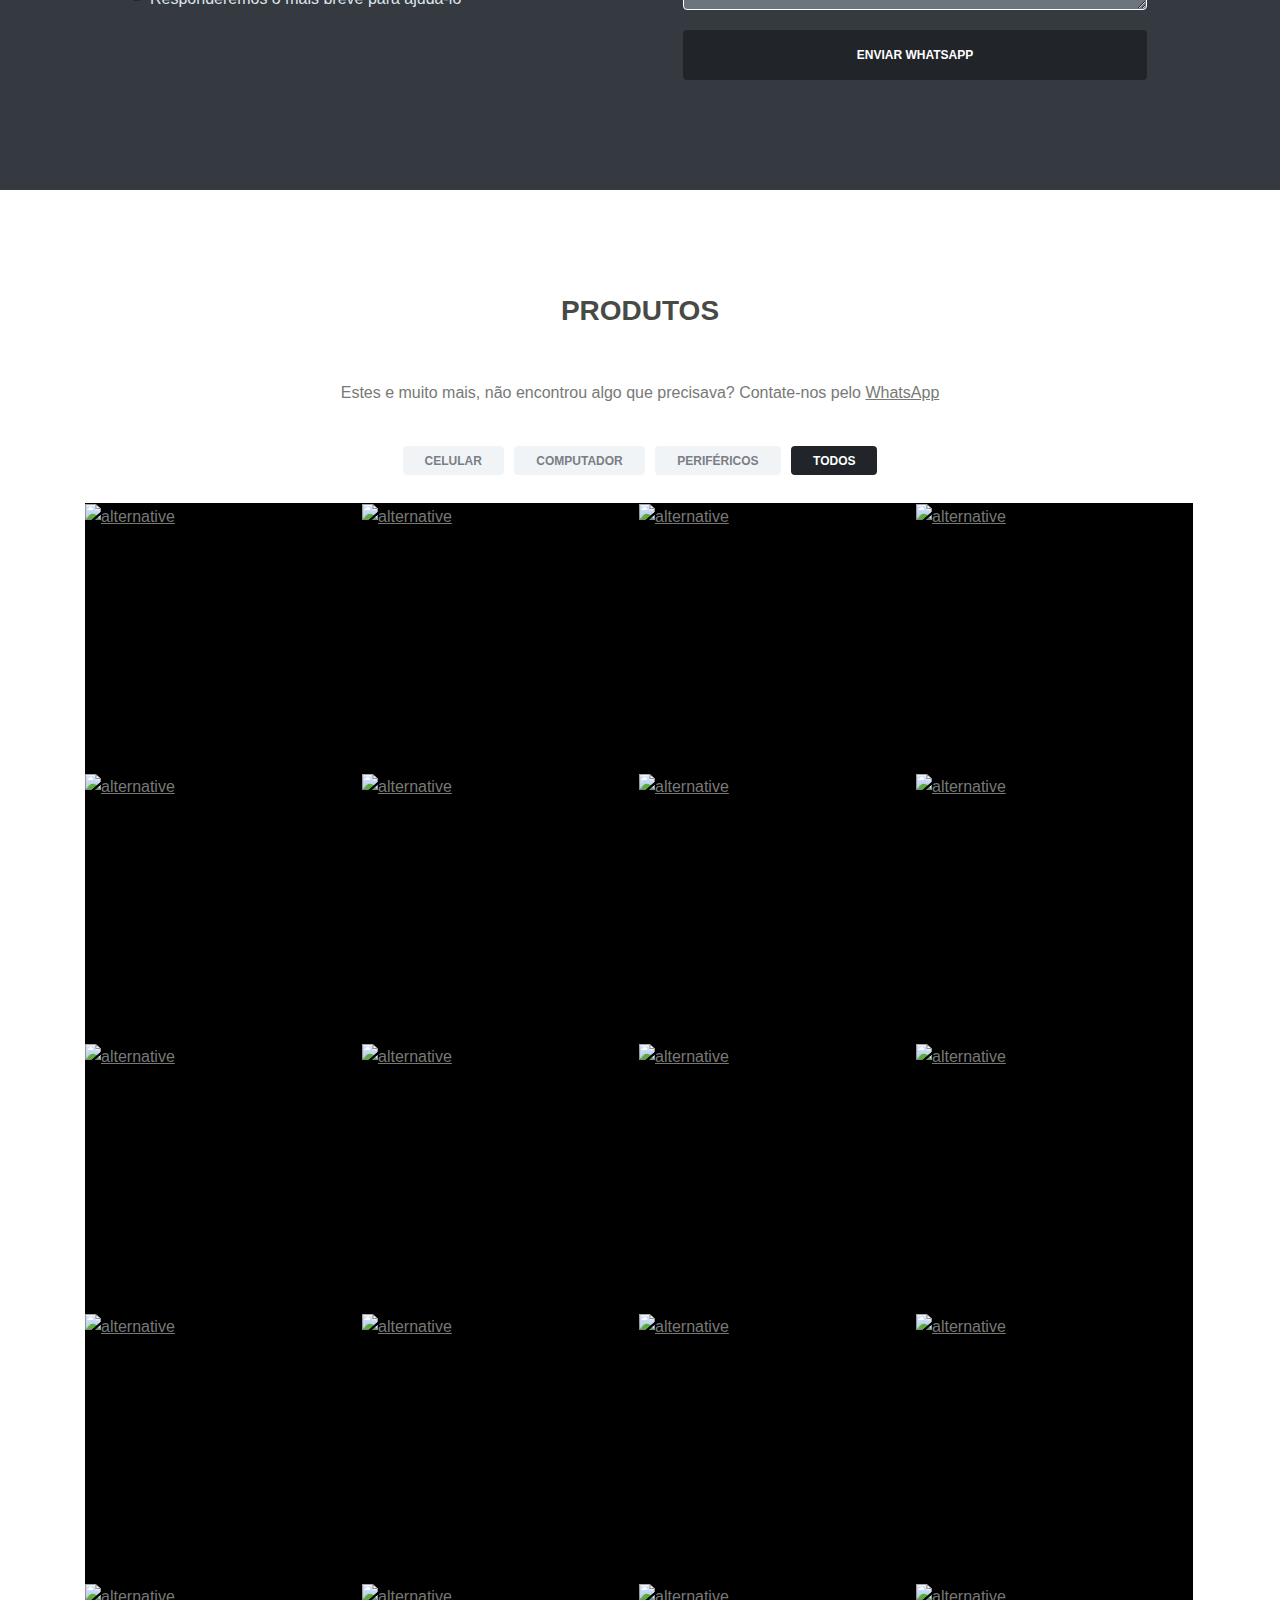
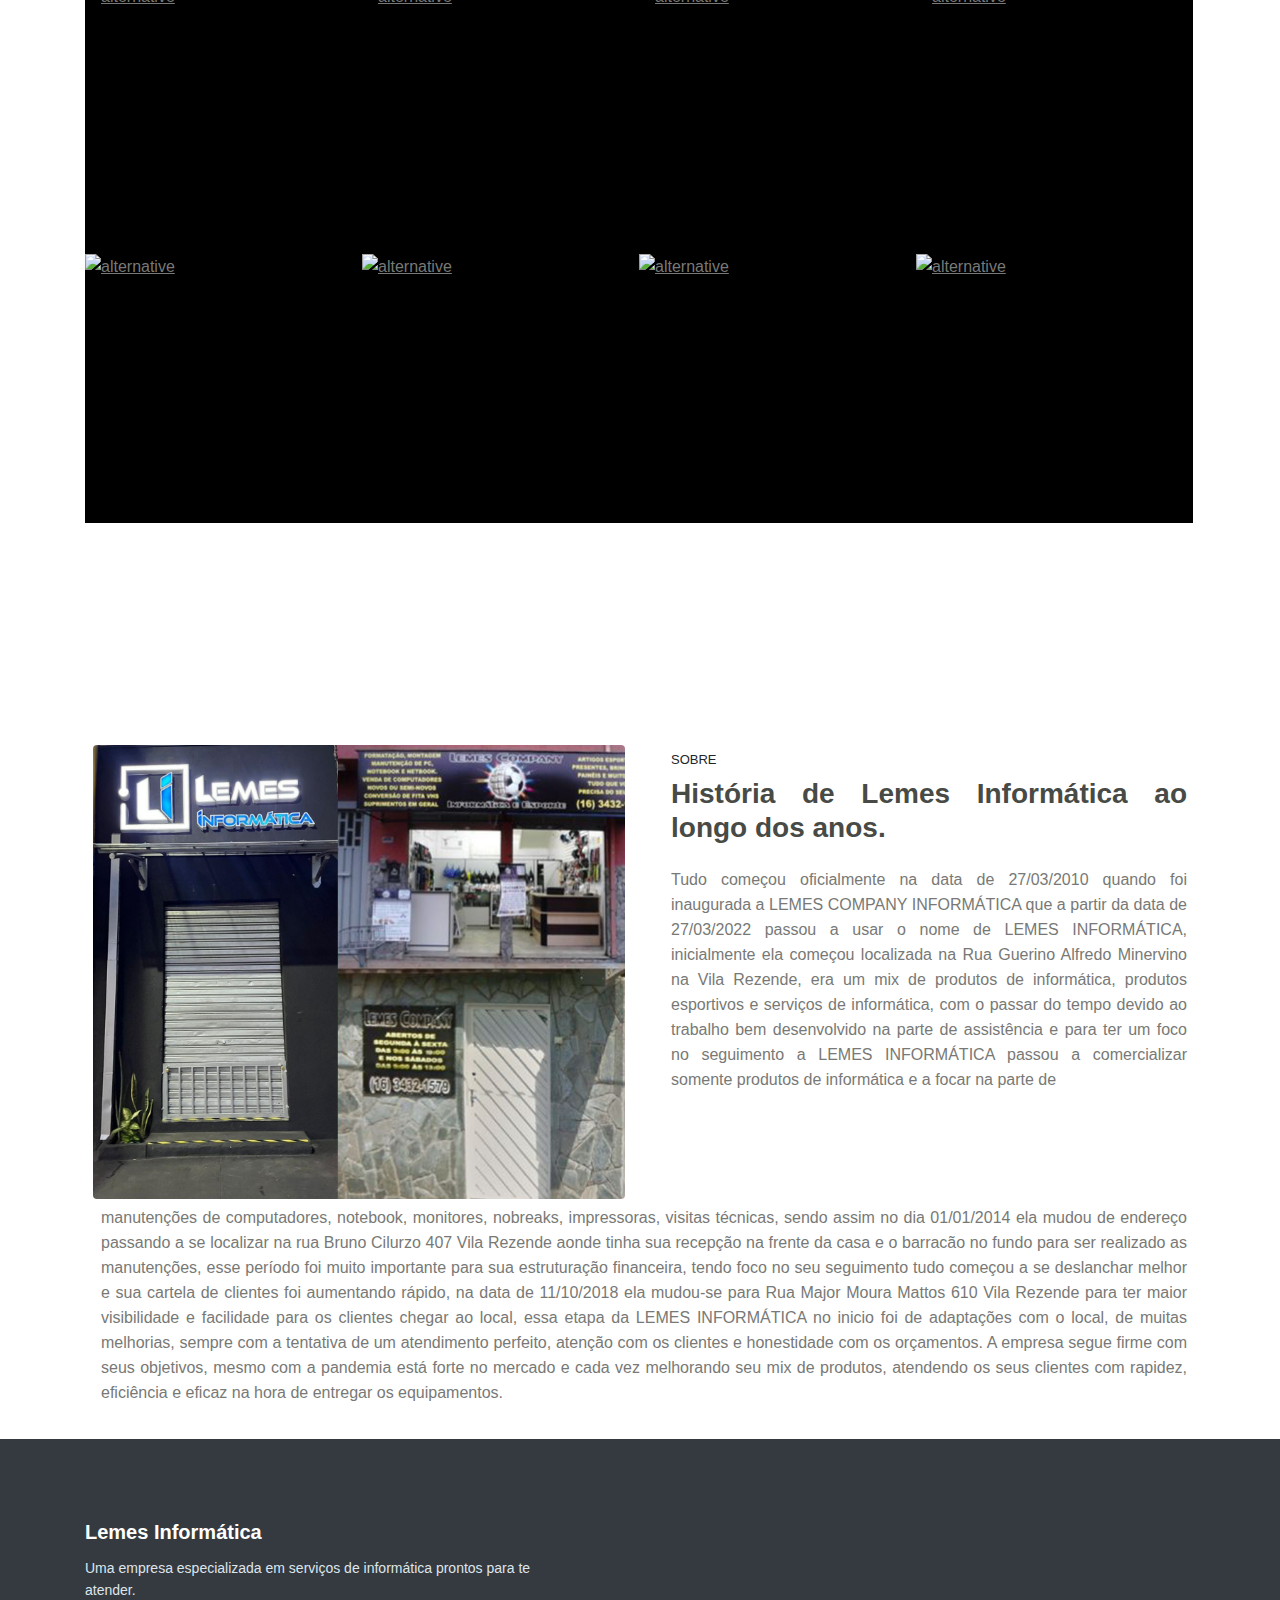
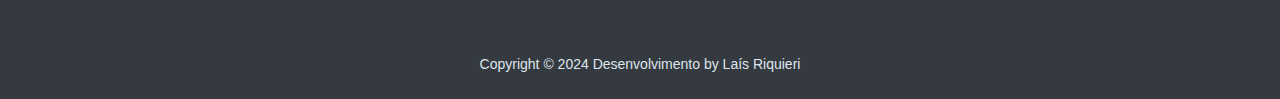
==== commit 1895c6e3: "update Copyright" ====
--- a/index.html
+++ b/index.html
@@ -47,8 +47,6 @@
 
     <!-- Navbar -->
     <nav class="navbar navbar-expand-md navbar-dark navbar-custom fixed-top">
-        <!-- Text Logo - Use this if you don't have a graphic logo -->
-        <!-- <a class="navbar-brand logo-text page-scroll" href="index.html">Aria</a> -->
 
         <!-- Image Logo -->
         <a class="navbar-brand logo-image" href="index.html"><img src="images/logonovo.jpeg" alt="alternative"></a>
@@ -1099,7 +1097,7 @@
         <div class="container">
             <div class="row">
                 <div class="col-lg-12">
-                    <p class="p-small">Copyright © 2022 Desenvolvimento by Laís Riquieri</a></p>
+                    <p class="p-small">Copyright © 2024 Desenvolvimento by Laís Riquieri</a></p>
                 </div> <!-- end of col -->
             </div> <!-- enf of row -->
         </div> <!-- end of container -->
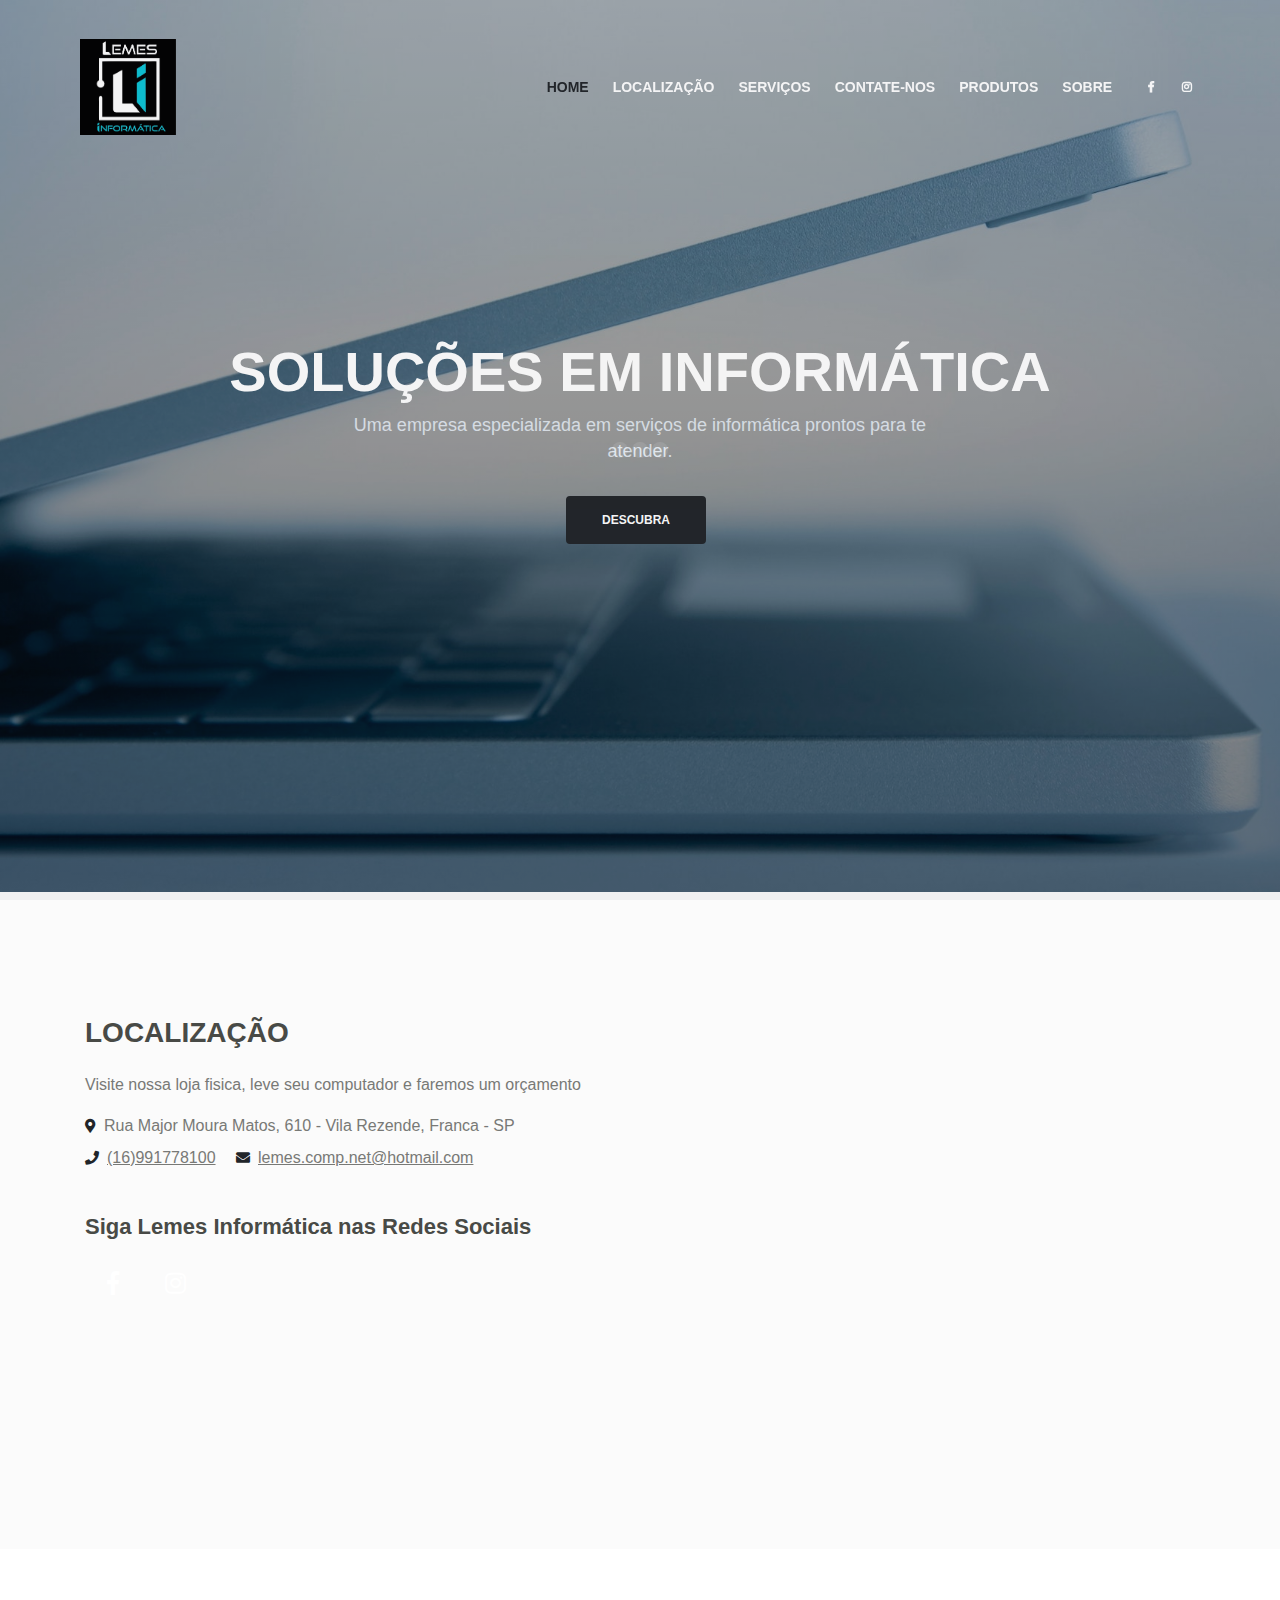
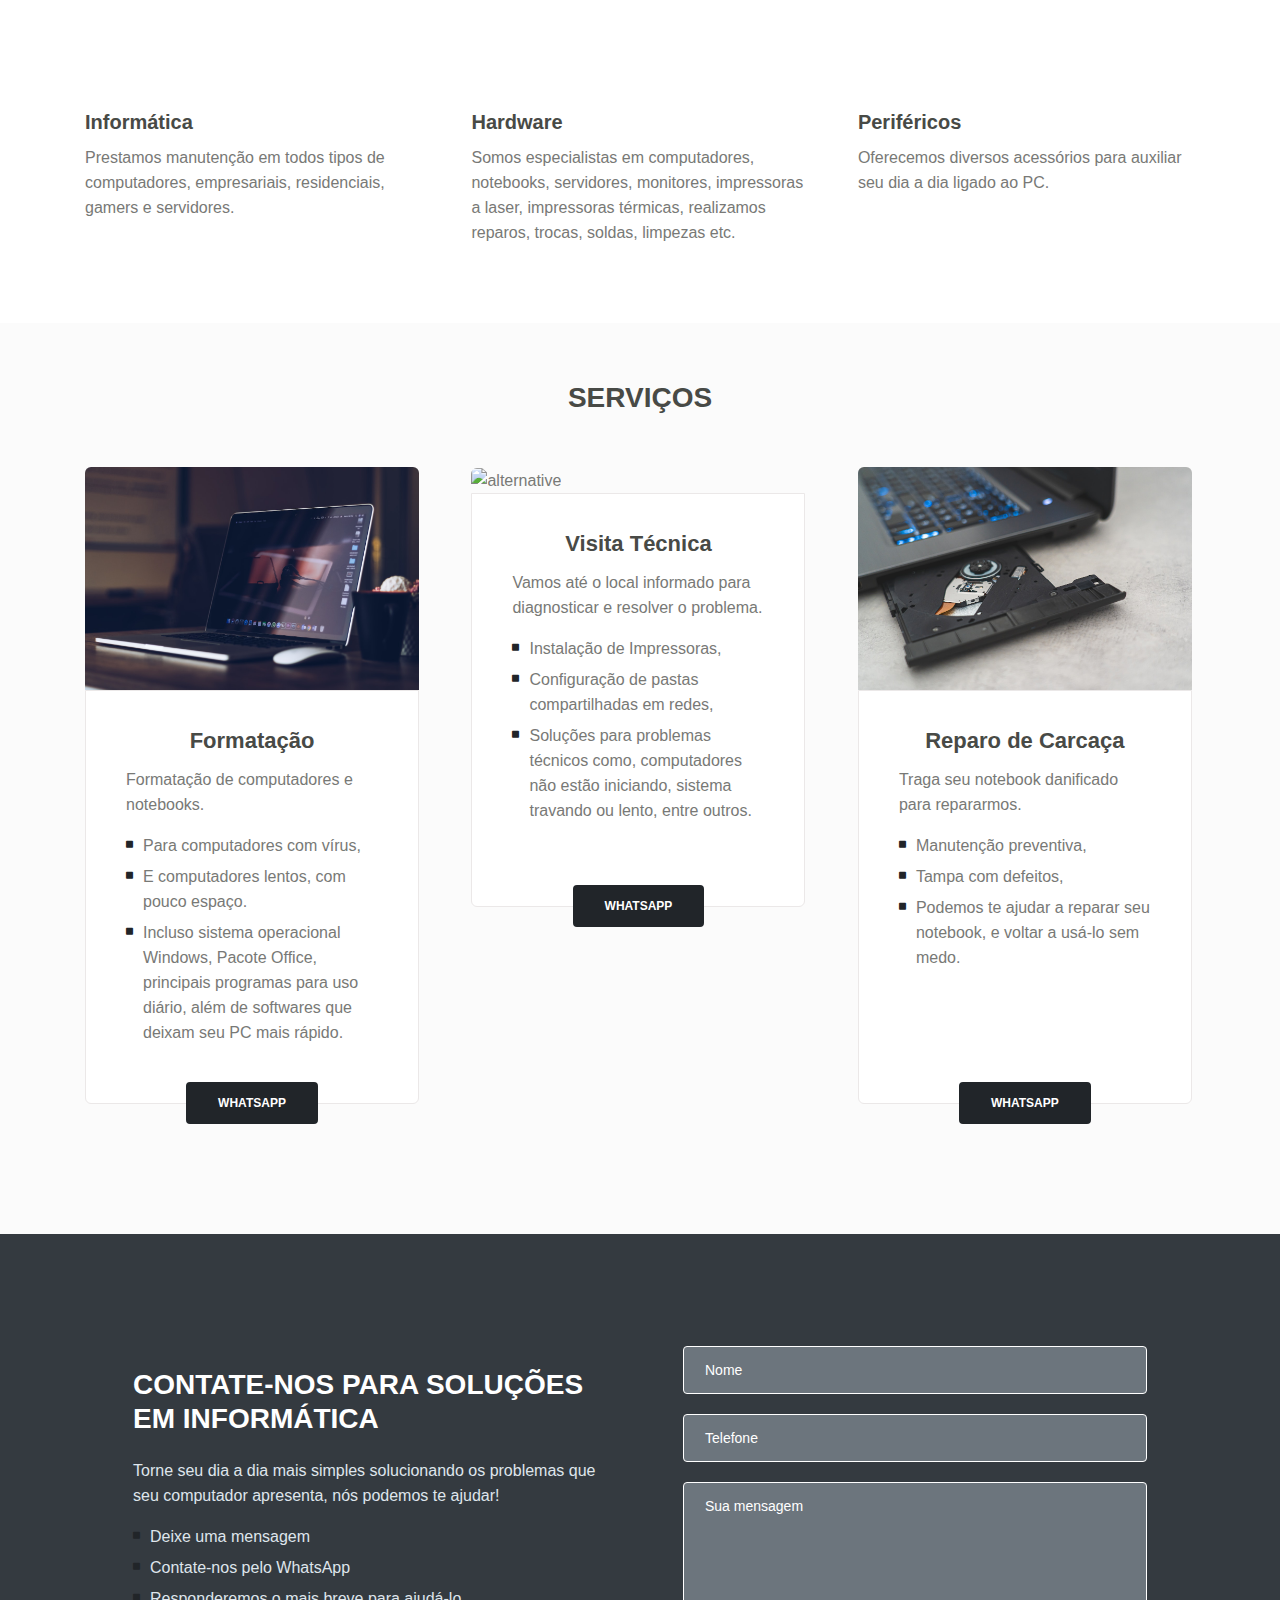
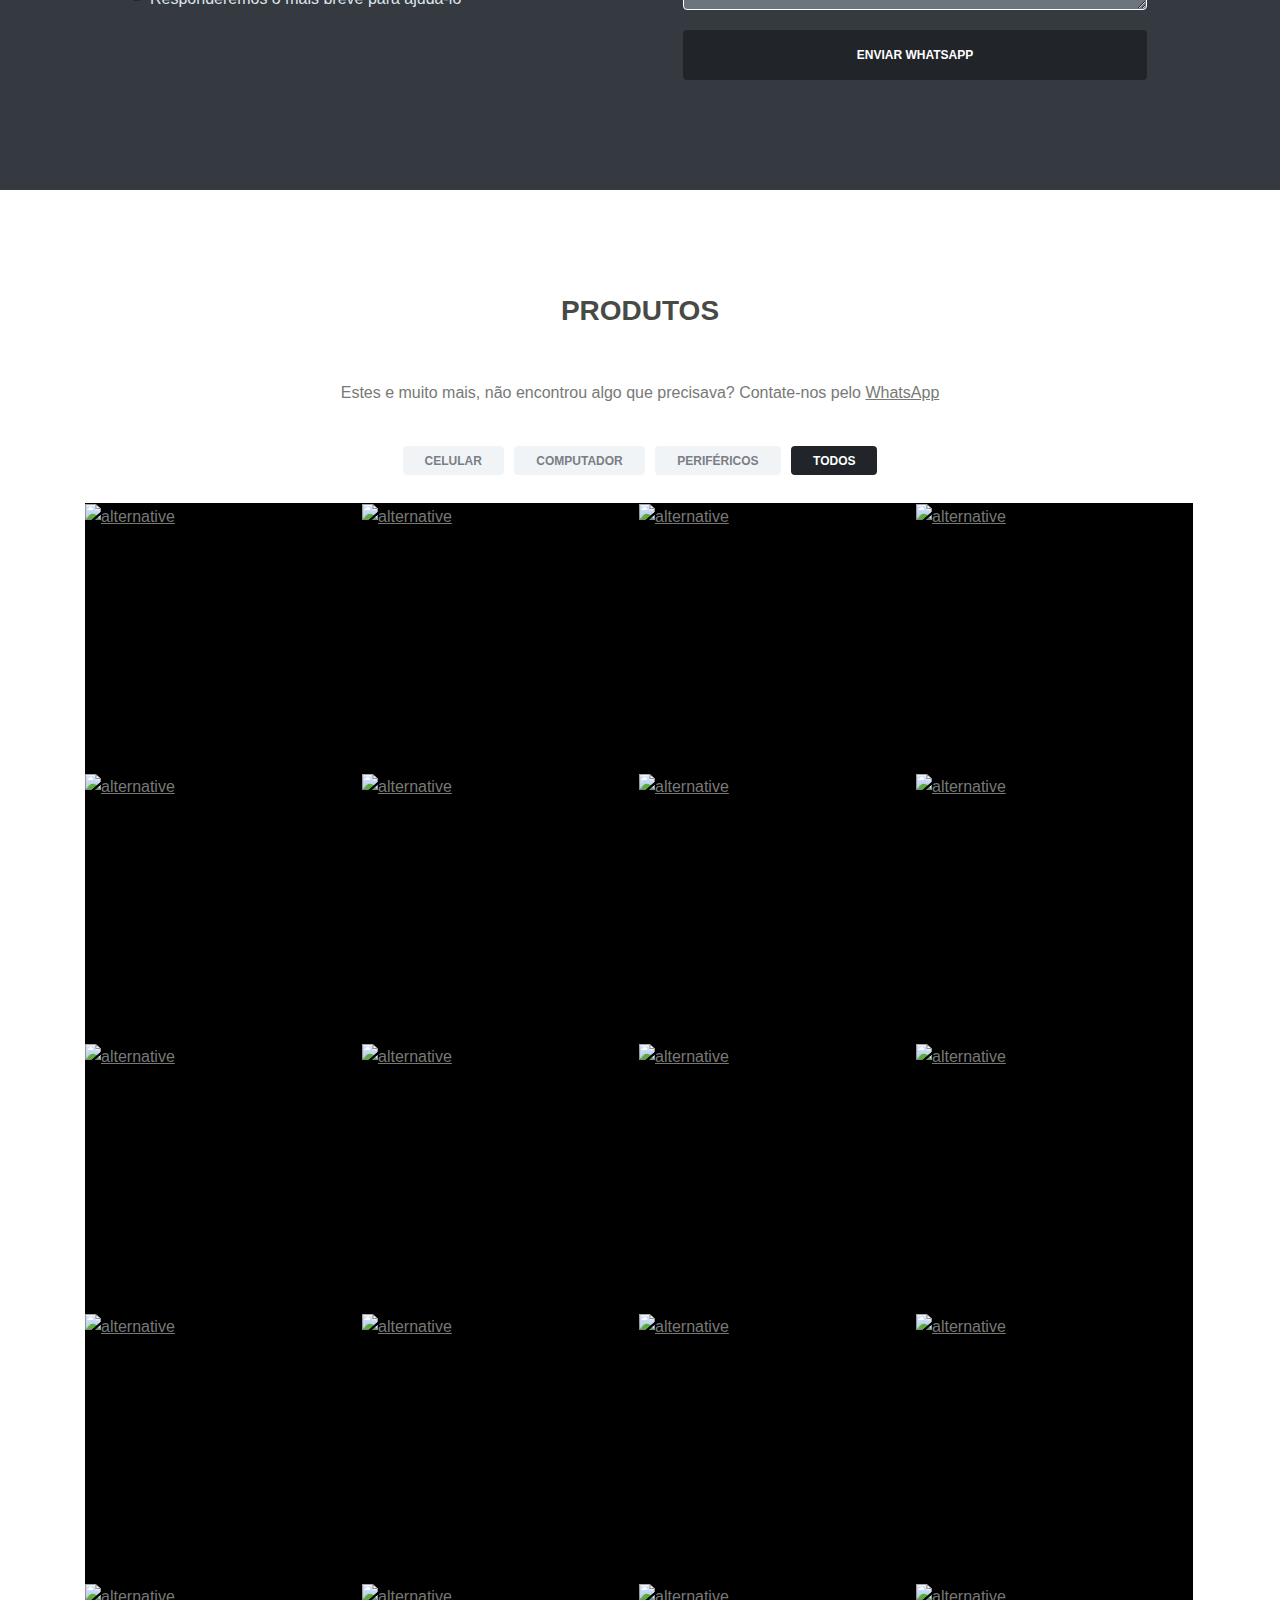
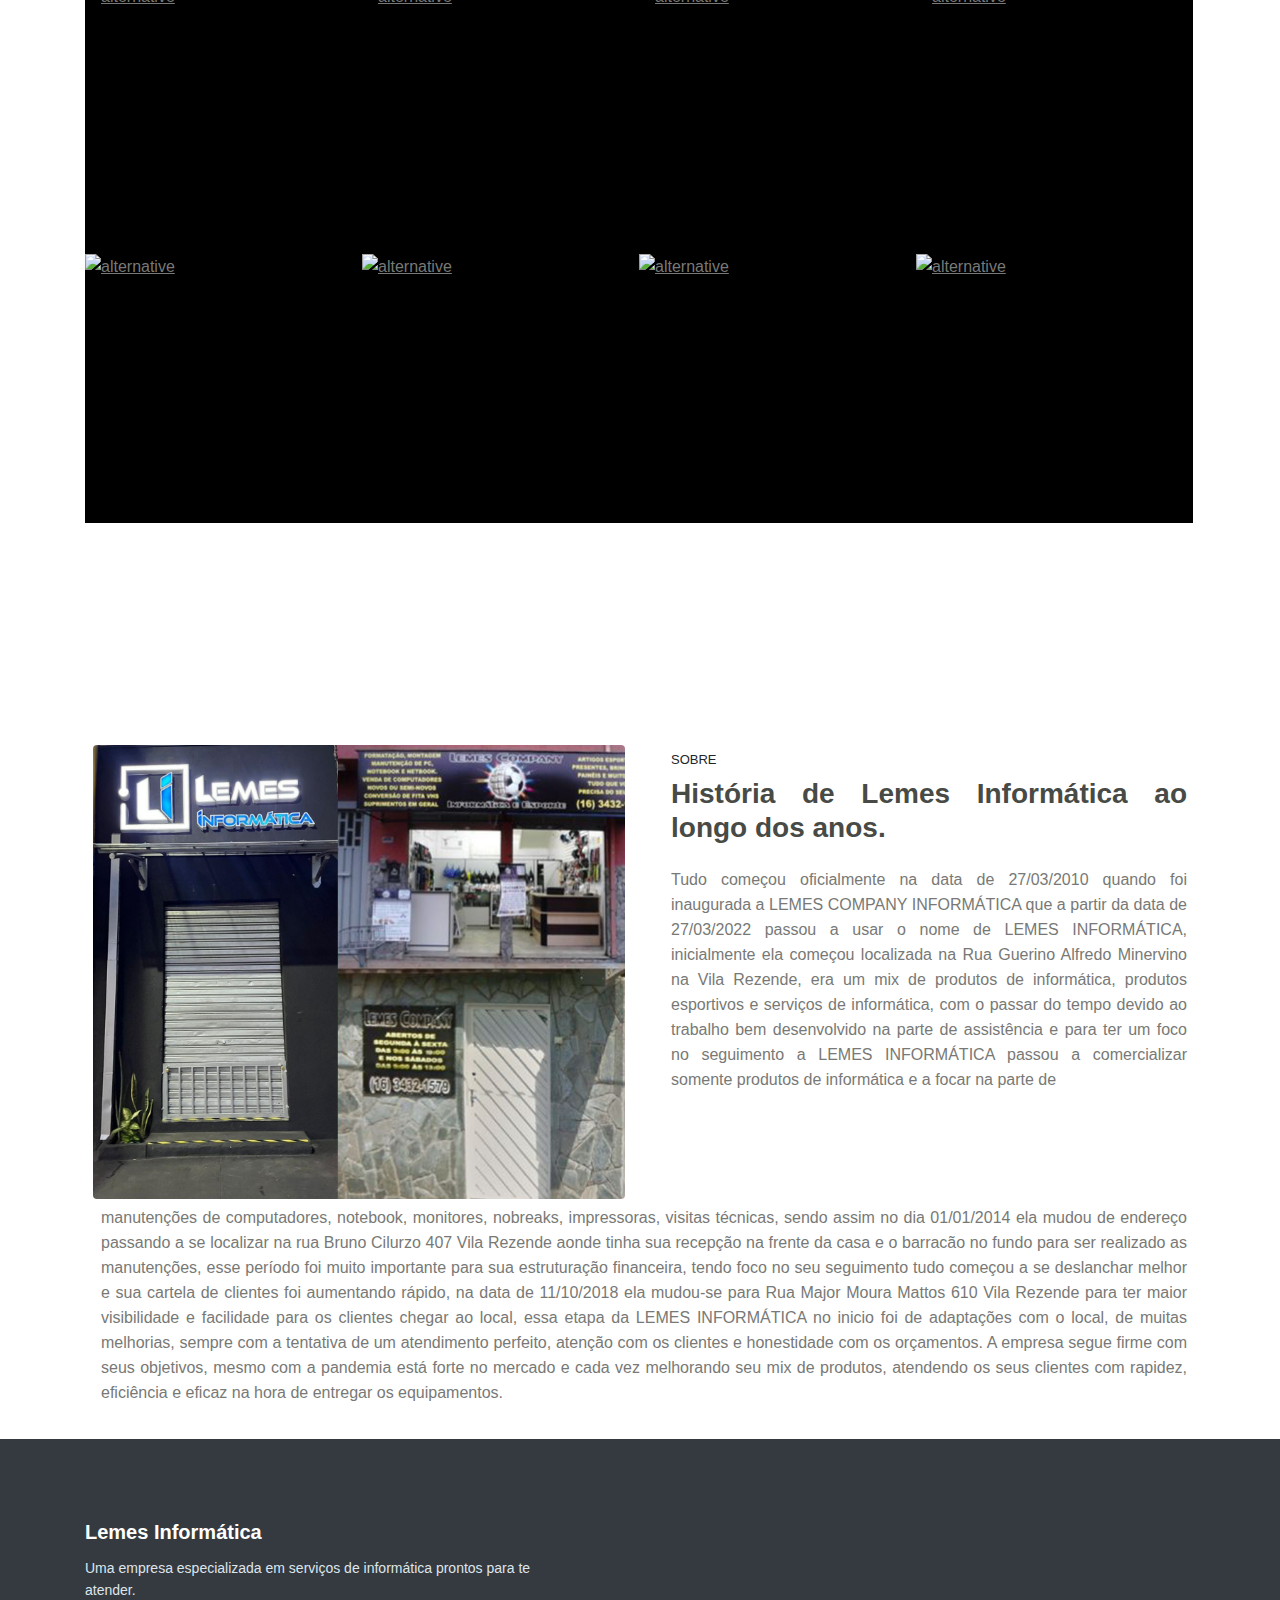
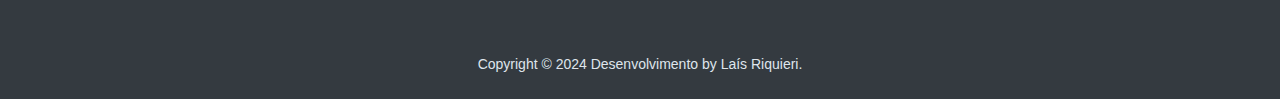
==== commit 83671d9c: "dot" ====
--- a/index.html
+++ b/index.html
@@ -1097,7 +1097,7 @@
         <div class="container">
             <div class="row">
                 <div class="col-lg-12">
-                    <p class="p-small">Copyright © 2024 Desenvolvimento by Laís Riquieri</a></p>
+                    <p class="p-small">Copyright © 2024 Desenvolvimento by Laís Riquieri.</a></p>
                 </div> <!-- end of col -->
             </div> <!-- enf of row -->
         </div> <!-- end of container -->
